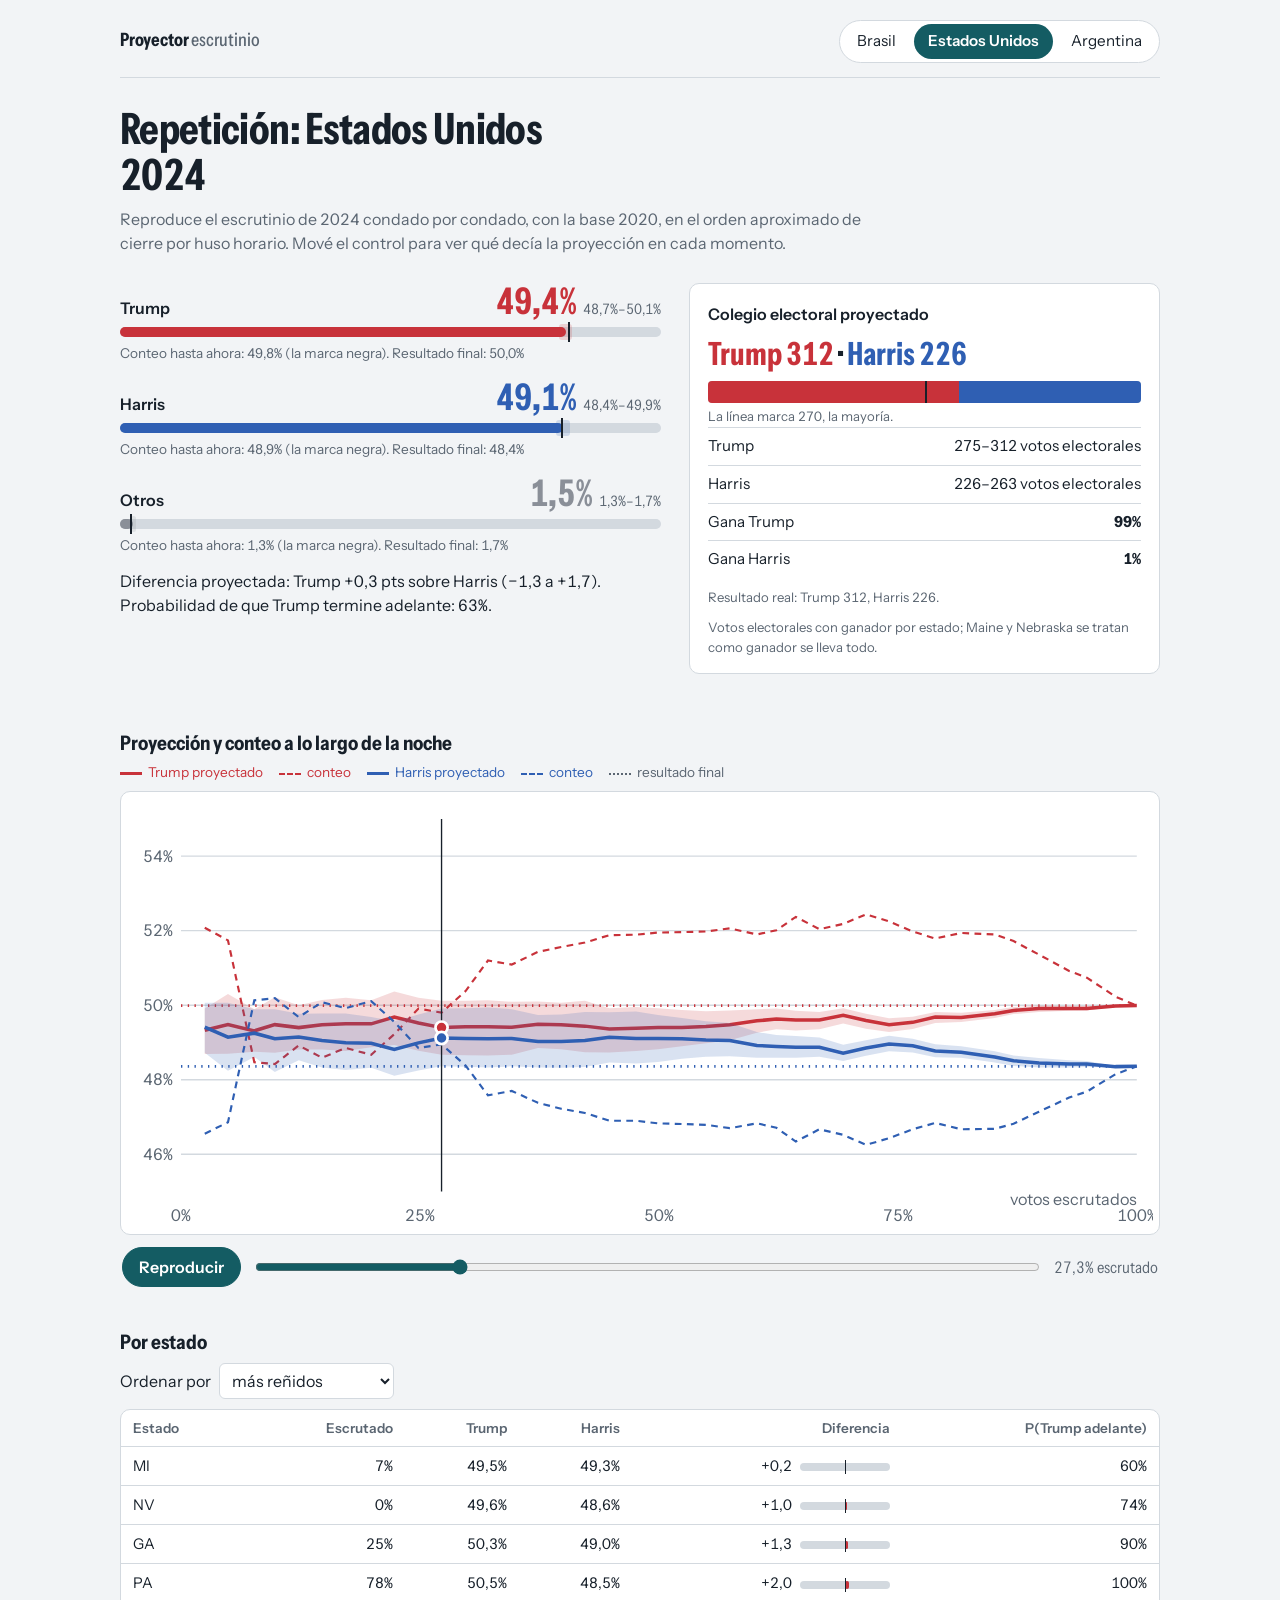
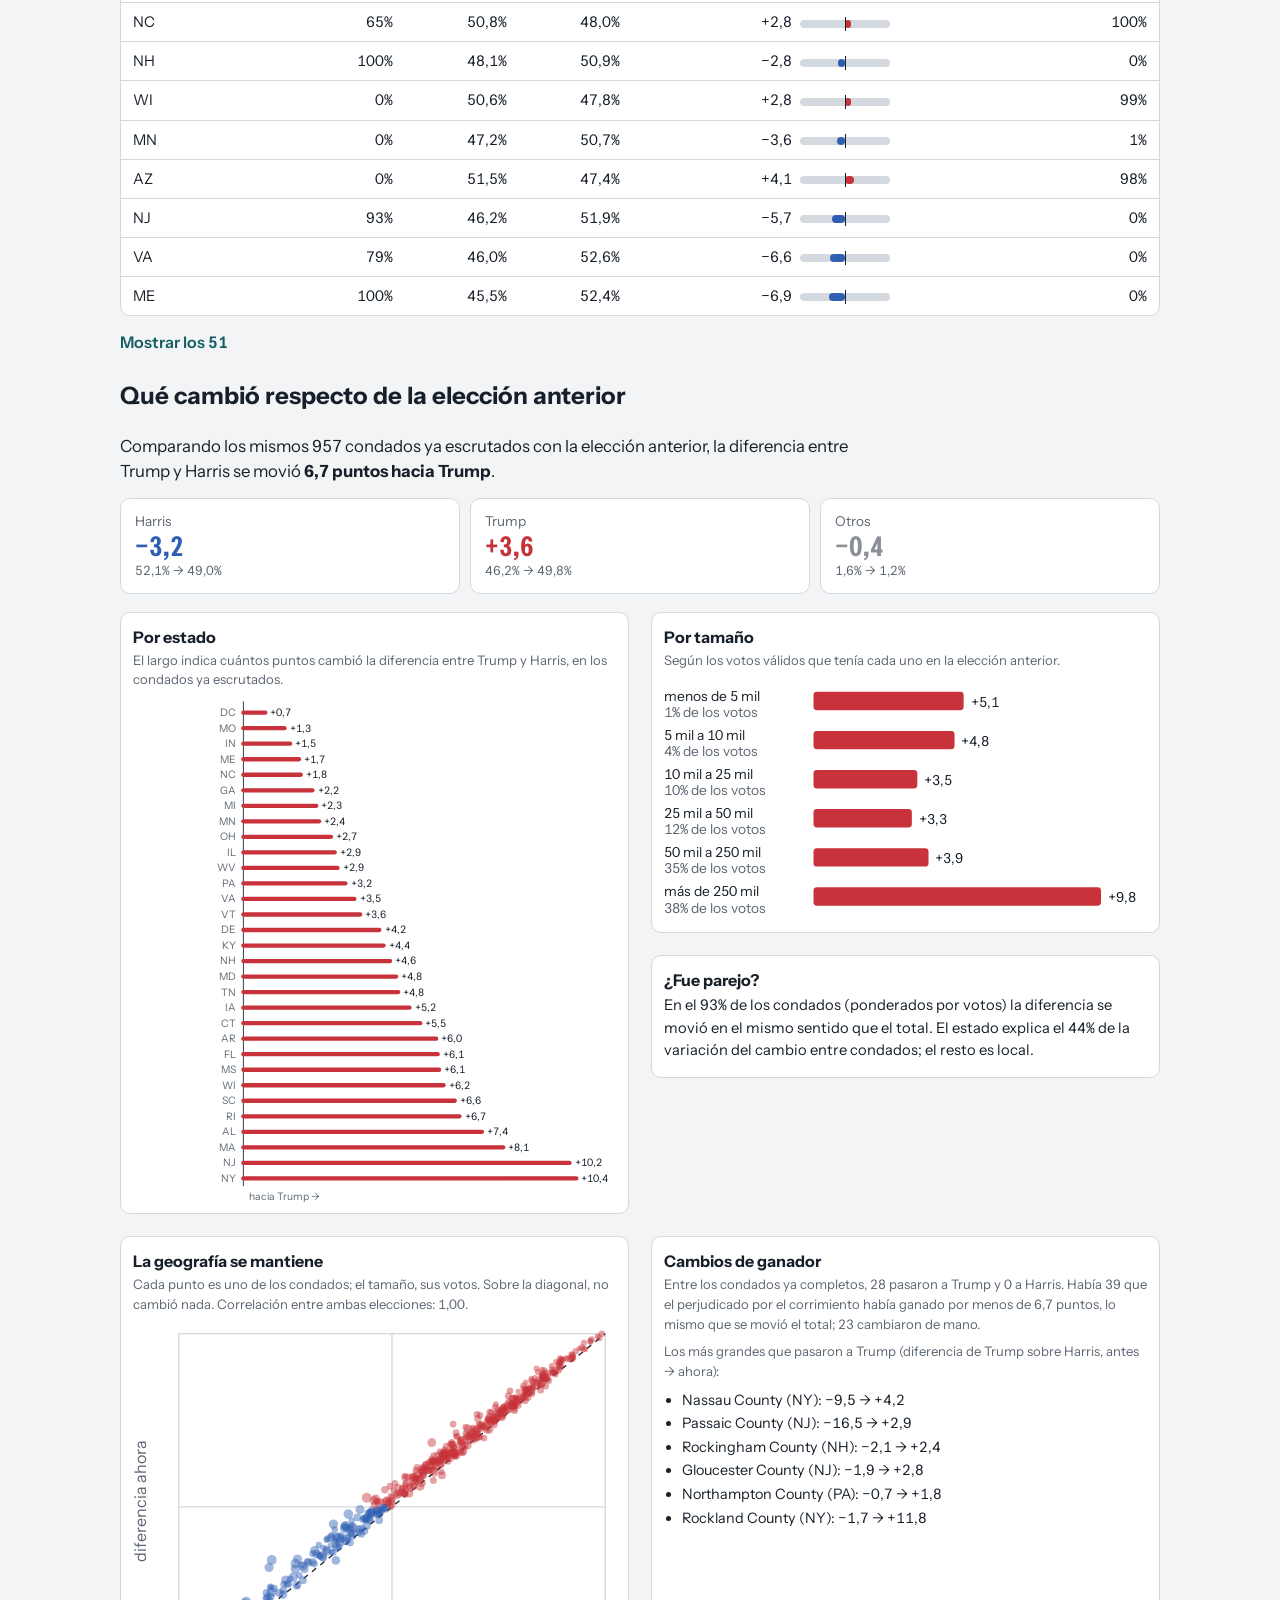
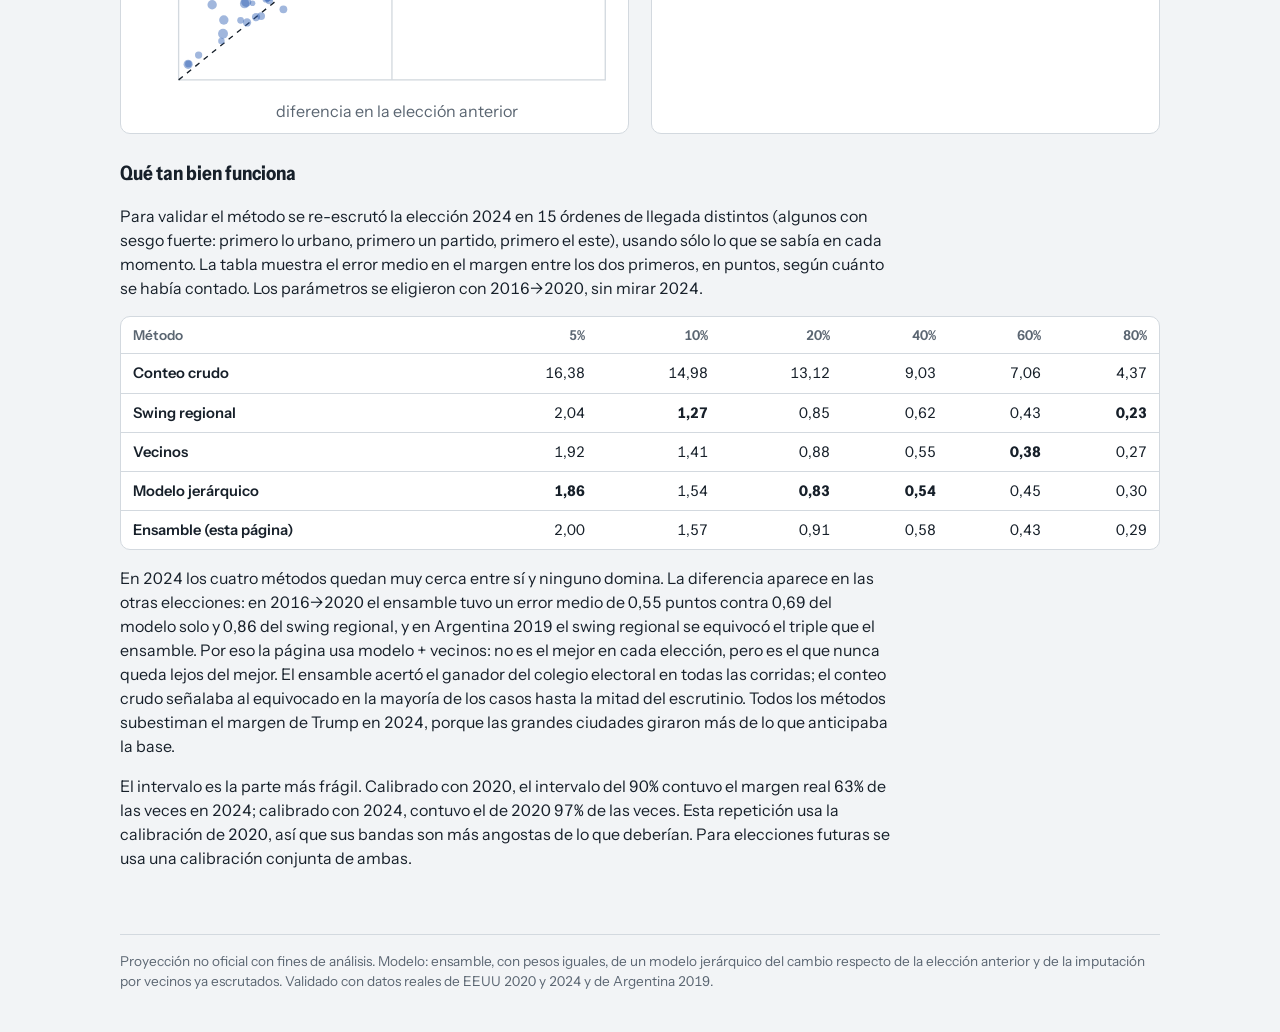
==== site/index.html @ 5b88365a "Brasil: configuración y backtest para la segunda vuelta - config/br.json pasa al balotaje (Lula vs F" ====
<!doctype html>
<html lang="es">
<head>
<meta charset="utf-8">
<meta name="viewport" content="width=device-width, initial-scale=1, viewport-fit=cover">
<title>Proyector electoral</title>
<link rel="preconnect" href="https://fonts.googleapis.com">
<link rel="preconnect" href="https://fonts.gstatic.com" crossorigin>
<link href="https://fonts.googleapis.com/css2?family=Instrument+Sans:wdth,wght@75..100,400..700&display=swap" rel="stylesheet">
<style>
:root{
  --paper:#f2f4f6; --sheet:#ffffff; --ink:#17202a; --muted:#5b6672; --rule:#d3d9df; --ctl:#145c63; --ctl-ink:#ffffff; --band:.18;
  box-sizing:border-box; padding-top:env(safe-area-inset-top,0px); padding-bottom:env(safe-area-inset-bottom,0px);
}
@media (prefers-color-scheme:dark){ :root:not([data-theme="light"]){
  --paper:#11161c; --sheet:#171e26; --ink:#e5e9ed; --muted:#8c97a3; --rule:#2a333d; --ctl:#6fc1c4; --ctl-ink:#0c1216; --band:.28;
}}
:root[data-theme="dark"]{ --paper:#11161c; --sheet:#171e26; --ink:#e5e9ed; --muted:#8c97a3; --rule:#2a333d; --ctl:#6fc1c4; --ctl-ink:#0c1216; --band:.28; }
html{scroll-padding-top:env(safe-area-inset-top,0px)}
*,*::before,*::after{box-sizing:inherit}
body{margin:0;background:var(--paper);color:var(--ink);font-family:"Instrument Sans",system-ui,-apple-system,"Segoe UI",sans-serif;
  font-size:16px;line-height:1.5;font-variant-numeric:tabular-nums;-webkit-text-size-adjust:100%}
.wrap{max-width:1080px;margin:0 auto;padding:0 20px}
a{color:var(--ctl)}
:focus-visible{outline:2px solid var(--ctl);outline-offset:2px;border-radius:3px}

header.top{display:flex;flex-wrap:wrap;align-items:baseline;justify-content:space-between;gap:12px;padding:20px 0 14px;border-bottom:1px solid var(--rule)}
.brand{font-weight:700;font-stretch:80%;font-size:1.15rem;letter-spacing:-.01em}
.brand span{color:var(--muted);font-weight:500}
nav.countries{display:flex;gap:4px;background:var(--sheet);border:1px solid var(--rule);border-radius:999px;padding:3px}
nav.countries button{font:inherit;font-size:.95rem;border:0;background:transparent;color:var(--ink);padding:6px 14px;border-radius:999px;cursor:pointer}
nav.countries button[aria-selected="true"]{background:var(--ctl);color:var(--ctl-ink);font-weight:600}

.headline{padding:28px 0 6px}
.headline h1{font-size:clamp(1.7rem,4.6vw,2.7rem);line-height:1.08;font-stretch:78%;font-weight:700;letter-spacing:-.015em;margin:0 0 8px;max-width:22ch}
.headline p{margin:0;color:var(--muted);max-width:68ch}

.grid{display:grid;grid-template-columns:minmax(0,1.15fr) minmax(0,1fr);gap:28px;padding:22px 0}
@media (max-width:820px){.grid{grid-template-columns:minmax(0,1fr);gap:20px}}

.cands{display:flex;flex-direction:column;gap:16px}
.cand .row1{display:flex;align-items:baseline;justify-content:space-between;gap:10px}
.cand .name{font-weight:600}
.cand .pct{font-stretch:75%;font-weight:700;font-size:2.3rem;line-height:1}
.cand .ci{color:var(--muted);font-size:.9rem;margin-left:6px;font-stretch:90%}
.track{position:relative;height:10px;background:var(--rule);border-radius:5px;margin-top:6px}
.track .bar{position:absolute;left:0;top:0;bottom:0;border-radius:5px}
.track .band{position:absolute;top:-3px;bottom:-3px;border-radius:3px}
.track .tick{position:absolute;top:-5px;width:2px;height:20px;background:var(--ink)}
.cand .sub{font-size:.85rem;color:var(--muted);margin-top:6px}

.outcome{background:var(--sheet);border:1px solid var(--rule);border-radius:10px;padding:18px 18px 16px}
.outcome h2{font-size:1rem;margin:0 0 10px;font-weight:600}
.big{font-stretch:75%;font-weight:700;font-size:2rem;line-height:1.1}
.outcome .line{display:flex;justify-content:space-between;gap:10px;padding:7px 0;border-top:1px solid var(--rule);font-size:.95rem}
.outcome .line:first-of-type{border-top:0}
.outcome .note{font-size:.82rem;color:var(--muted);margin-top:10px}
.ev{display:flex;height:22px;border-radius:4px;overflow:hidden;margin:10px 0 4px;position:relative;background:var(--rule)}
.ev div{height:100%}
.ev .half{position:absolute;left:50%;top:-4px;bottom:-4px;width:2px;background:var(--ink)}

section.chart{padding:8px 0 4px}
.chart h2,.regions h2,.method h2{font-size:1.25rem;font-stretch:85%;margin:24px 0 4px}
.legend{display:flex;flex-wrap:wrap;gap:16px;font-size:.85rem;color:var(--muted);margin:4px 0 8px}
.legend i{display:inline-block;width:22px;height:0;border-top:3px solid currentColor;vertical-align:middle;margin-right:6px}
.legend i.dash{border-top-style:dashed;border-top-width:2px}
.legend i.dot{border-top-style:dotted;border-top-width:2px}
.svgwrap{background:var(--sheet);border:1px solid var(--rule);border-radius:10px;padding:8px 6px 2px}
svg{display:block;width:100%;height:auto}
svg text{font-family:inherit;fill:var(--muted);font-size:12px}
.scrub{display:flex;flex-wrap:wrap;align-items:center;gap:10px 12px;padding:12px 2px}
.scrub button{font:inherit;font-weight:600;border:1px solid var(--ctl);background:var(--ctl);color:var(--ctl-ink);border-radius:999px;padding:7px 16px;cursor:pointer;min-width:96px}
.scrub input{flex:1 1 160px;accent-color:var(--ctl);min-width:0}
.scrub output{font-stretch:85%;min-width:9ch;text-align:right;color:var(--muted)}

.regions .tools{display:flex;flex-wrap:wrap;gap:8px;align-items:center;margin:6px 0 10px}
.regions select{font:inherit;padding:6px 8px;border-radius:6px;border:1px solid var(--rule);background:var(--sheet);color:var(--ink)}
.tablewrap{overflow-x:auto;background:var(--sheet);border:1px solid var(--rule);border-radius:10px}
table{border-collapse:collapse;width:100%;font-size:.92rem}
th,td{padding:8px 12px;text-align:right;border-bottom:1px solid var(--rule);white-space:nowrap}
th:first-child,td:first-child{text-align:left}
th{font-weight:600;color:var(--muted);font-size:.85rem}
tr:last-child td{border-bottom:0}
.mbar{display:inline-block;width:90px;height:8px;background:var(--rule);border-radius:4px;position:relative;vertical-align:middle;margin-left:8px}
.mbar span{position:absolute;top:0;bottom:0;border-radius:4px}
.mbar::after{content:"";position:absolute;left:50%;top:-3px;bottom:-3px;width:1px;background:var(--ink)}
.more{font:inherit;margin-top:10px;background:none;border:0;color:var(--ctl);cursor:pointer;padding:4px 0;font-weight:600}

.method{padding-bottom:48px}
.method p{max-width:70ch}
.method table td:first-child{font-weight:600}
.best{font-weight:700;color:var(--ink)}
.empty{background:var(--sheet);border:1px dashed var(--rule);border-radius:10px;padding:22px;margin:22px 0}
.empty h2{margin-top:0;font-stretch:85%}
.empty code{font-size:.9em;background:var(--paper);padding:1px 5px;border-radius:4px}
.empty ol{padding-left:20px}
footer{border-top:1px solid var(--rule);padding:16px 0 40px;color:var(--muted);font-size:.85rem}
.changes .lead{font-size:1.05rem;max-width:68ch;margin:6px 0 14px}
.cards{display:grid;grid-template-columns:repeat(auto-fit,minmax(170px,1fr));gap:10px;margin:8px 0 18px}
.card{background:var(--sheet);border:1px solid var(--rule);border-radius:10px;padding:12px 14px}
.card .k{font-size:.85rem;color:var(--muted)}
.card .v{font-stretch:75%;font-weight:700;font-size:1.7rem;line-height:1.1}
.card .s{font-size:.8rem;color:var(--muted)}
.two{display:grid;grid-template-columns:minmax(0,1fr) minmax(0,1fr);gap:22px}
@media (max-width:820px){.two{grid-template-columns:minmax(0,1fr)}}
.panel{background:var(--sheet);border:1px solid var(--rule);border-radius:10px;padding:12px 12px 8px}
.panel h3{font-size:1rem;margin:0 0 2px}
.panel .cap{font-size:.82rem;color:var(--muted);margin:0 0 8px}
.flips{font-size:.9rem;margin:0;padding-left:18px}
.flips li{margin:2px 0}
@media (prefers-reduced-motion:reduce){*{transition:none!important}}
</style>
</head>
<body>
<div class="wrap">
  <header class="top">
    <div class="brand">Proyector <span>escrutinio</span></div>
    <nav class="countries" role="tablist" aria-label="País"></nav>
  </header>
  <main id="app"></main>
  <footer>Proyección no oficial con fines de análisis. Modelo: ensamble, con pesos iguales, de un modelo jerárquico del cambio respecto de la elección anterior y de la imputación por vecinos ya escrutados. Validado con datos reales de EEUU 2020 y 2024 y de Argentina 2019.</footer>
</div>

<script>
// Configuración base por país (se usa si no hay datos todavía)
const CONFIGS = {
  br:{country:"br",title:"Brasil",office:"Presidente, 2ª vuelta",candidates:{"Lula":"lula","Flávio Bolsonaro":"bolsonaro"},
      colors:{"Lula":"#c8323a","Flávio Bolsonaro":"#1f4e9c"},rule_kind:"runoff",region_label:"Estado",unit_label:"municipios",
      note:"Segunda vuelta: gana quien tiene más votos válidos. Base: 1ª vuelta 2026, municipio por municipio.",
      setup:["Bajá la 1ª vuelta 2026 por municipio: <code>python -m adapters.br_live data/br_1t_2026.csv --turno 1 --config br_1t</code>.",
             "Armá la base del balotaje: <code>python -m adapters.br base2t data/br_1t_2026.csv</code>.",
             "Durante el escrutinio: <code>python en_vivo.py br --turno 2</code>."]},
  us:{country:"us",title:"Estados Unidos",office:"Presidente",rule_kind:"ec"},
  ar:{country:"ar",title:"Argentina",office:"Presidente, primera vuelta",candidates:{"La Libertad Avanza":"lla","Peronismo":"peronismo","Juntos por el Cambio":"jxc","Otros":"otros"},
      colors:{"La Libertad Avanza":"#6b3fa0","Peronismo":"#2a8fd6","Juntos por el Cambio":"#e0b21b","Otros":"#8a8f98"},rule_kind:"two_round",region_label:"Provincia",unit_label:"circuitos",
      note:"Gana en primera vuelta con 45% de los votos afirmativos, o con 40% y 10 puntos de ventaja. Base: primera vuelta 2023.",
      setup:["Bajá los resultados 2023 por mesa de la DINE y corré <code>python -m adapters.ar archivo.csv</code> (agrega por circuito).",
             "Cuando se oficialicen los candidatos 2027, completá el mapeo de frentes en <code>config/ar.json</code>.",
             "Escribí un conversor del escrutinio provisorio y corré <code>python run_live.py ar escrutinio.csv</code>."]}
};
const ORDER = ["br","us","ar"];
const STATE = {country:"us", data:{}, idx:{}, playing:null, showAll:false, sort:"close"};
const $ = s => document.querySelector(s);
const pct = (x,d=1) => (x*100).toFixed(d).replace(".",",")+"%";
const pts = (x,d=1) => (x>=0?"+":"−")+Math.abs(x*100).toFixed(d).replace(".",",");
const esc = s => String(s).replace(/[&<>"]/g,c=>({"&":"&amp;","<":"&lt;",">":"&gt;",'"':"&quot;"}[c]));

async function load(c){
  if (STATE.data[c] !== undefined) return STATE.data[c];
  let d = (window.__DATA__||{})[c];
  if (!d && !window.__DATA__) { try { const r = await fetch(`data/${c}.json`,{cache:"no-store"}); if (r.ok) d = await r.json(); } catch(e){} }
  STATE.data[c] = d || null;
  if (d) STATE.idx[c] = d.mode === "replay" ? Math.min(10, d.history.length-1) : d.history.length-1;
  return STATE.data[c];
}

function nav(){
  const n = $("nav.countries"); n.innerHTML = "";
  ORDER.forEach(c => {
    const b = document.createElement("button");
    b.textContent = CONFIGS[c].title; b.setAttribute("role","tab");
    b.setAttribute("aria-selected", c===STATE.country); b.onclick = () => { stop(); STATE.country=c; STATE.showAll=false; history.replaceState(null,"","#"+c); render(); };
    n.appendChild(b);
  });
}

async function render(){
  nav();
  const c = STATE.country, d = await load(c), app = $("#app");
  if (!d) { app.innerHTML = emptyView(CONFIGS[c]); return; }
  const cfg = d.config, C = Object.keys(cfg.candidates), f = d.history[STATE.idx[c]];
  const order = C.map((n,i)=>i).sort((a,b)=>f.proj[b]-f.proj[a]);
  const lead = C[order[0]], second = C[order[1]];
  const mg = f.margin;
  const head = d.mode === "replay"
    ? `Repetición: ${esc(cfg.title)}${d.country === "us" ? " 2024" : ""}`
    : `${esc(cfg.title)}: ${esc(lead)} ${mg && mg.p_a_ahead>0.95 ? "proyectado adelante" : "levemente arriba"}`;
  const sub = d.mode === "replay"
    ? (d.replay_sub || `Reproduce el escrutinio de 2024 condado por condado, con la base 2020, en el orden aproximado de cierre por huso horario. Mové el control para ver qué decía la proyección en cada momento.`)
    : `Proyección del resultado final con ${pct(f.counted)} de los votos esperados ya escrutados (${f.units[0].toLocaleString("es-AR")} de ${f.units[1].toLocaleString("es-AR")} ${esc(cfg.unit_label)}). No es un resultado oficial.`;

  app.innerHTML = `
  <div class="headline"><h1>${head}</h1><p>${sub}</p></div>
  <div class="grid">
    <div><div class="cands">${order.map(i=>candRow(cfg,C,i,f,d)).join("")}</div>
      ${mg ? `<p class="cand sub" style="margin-top:14px">Diferencia proyectada: ${esc(mg.a)} ${pts(mg.mid)} pts sobre ${esc(mg.b)} (${pts(mg.lo)} a ${pts(mg.hi)}). Probabilidad de que ${esc(mg.a)} termine adelante: ${pct(mg.p_a_ahead,0)}.</p>`:""}
    </div>
    ${outcome(cfg,C,f,d)}
  </div>
  <section class="chart">
    <h2>Proyección y conteo a lo largo de la noche</h2>
    <div class="legend">${order.slice(0,2).map(i=>`<span style="color:${cfg.colors[C[i]]}"><i></i>${esc(C[i])} proyectado</span><span style="color:${cfg.colors[C[i]]}"><i class="dash"></i>conteo</span>`).join("")}${d.truth?`<span><i class="dot"></i>resultado final</span>`:""}</div>
    <div class="svgwrap">${chart(d,cfg,C,order.slice(0,2))}</div>
    ${d.history.length>1?`<div class="scrub">
      <button id="play" type="button">${STATE.playing?"Pausar":"Reproducir"}</button>
      <input id="slider" type="range" min="0" max="${d.history.length-1}" value="${STATE.idx[c]}" aria-label="Momento del escrutinio">
      <output id="sout">${pct(f.counted)} escrutado</output></div>`:""}
  </section>
  ${regionsView(d,cfg,C,f,order)}
  ${changesView(d,cfg,f)}
  ${d.backtest?methodView(d):""}`;
  const s = $("#slider");
  if (s) { s.oninput = e => { stop(); STATE.idx[c] = +e.target.value; render(); }; $("#play").onclick = togglePlay; }
  const m = $("#more"); if (m) m.onclick = () => { STATE.showAll = !STATE.showAll; render(); };
  const so = $("#sort"); if (so) so.onchange = e => { STATE.sort = e.target.value; render(); };
}

function candRow(cfg,C,i,f,d){
  const col = cfg.colors[C[i]], lo = f.lo?f.lo[i]:null, hi = f.hi?f.hi[i]:null, max = 0.6;
  const x = v => Math.min(100, v/max*100);
  return `<div class="cand">
    <div class="row1"><span class="name">${esc(C[i])}</span><span><span class="pct" style="color:${col}">${pct(f.proj[i])}</span>${lo!=null?`<span class="ci">${pct(lo)}–${pct(hi)}</span>`:""}</span></div>
    <div class="track" aria-hidden="true">
      ${lo!=null?`<div class="band" style="left:${x(lo)}%;width:${Math.max(.6,x(hi)-x(lo))}%;background:${col};opacity:var(--band)"></div>`:""}
      <div class="bar" style="width:${x(f.proj[i])}%;background:${col}"></div>
      <div class="tick" style="left:calc(${x(f.crude[i])}% - 1px)" title="Conteo"></div>
    </div>
    <div class="sub">Conteo hasta ahora: ${pct(f.crude[i])} (la marca negra)${d.truth?`. Resultado final: ${pct(d.truth.shares[i])}`:""}</div>
  </div>`;
}

function outcome(cfg,C,f,d){
  const r = f.rule;
  if (!r) return `<div class="outcome"><h2>Resultado</h2><p class="note">Todavía hay muy pocas unidades escrutadas para simular escenarios.</p></div>`;
  if (cfg.rule_kind === "ec") {
    const evs = C.map(n=>({n, v:r["ev_"+n]})).filter(o=>o.v && o.v.mid>0).sort((a,b)=>b.v.mid-a.v.mid);
    const tot = 538, sum = evs.reduce((s,o)=>s+o.v.mid,0);
    const winners = Object.entries(r.ganador||{}).sort((a,b)=>b[1]-a[1]);
    return `<div class="outcome"><h2>Colegio electoral proyectado</h2>
      <div class="big">${evs.map(o=>`<span style="color:${cfg.colors[o.n]}">${esc(o.n)} ${Math.round(o.v.mid)}</span>`).join(" · ")}</div>
      <div class="ev" role="img" aria-label="Votos electorales proyectados">${evs.map(o=>`<div style="width:${o.v.mid/tot*100}%;background:${cfg.colors[o.n]}"></div>`).join("")}<span class="half"></span></div>
      <div class="note" style="margin-top:0">La línea marca 270, la mayoría.</div>
      ${evs.map(o=>`<div class="line"><span>${esc(o.n)}</span><span>${Math.round(o.v.lo)}–${Math.round(o.v.hi)} votos electorales</span></div>`).join("")}
      ${winners.map(([n,p])=>`<div class="line"><span>${n==="sin mayoría"?"Nadie llega a 270":"Gana "+esc(n)}</span><strong>${pct(p,0)}</strong></div>`).join("")}
      ${d.truth&&d.truth.ev?`<div class="note">Resultado real: Trump 312, Harris 226.</div>`:""}
      <div class="note">${esc(cfg.note||"")}</div></div>`;
  }
  if (cfg.rule_kind === "runoff") {
    const w = Object.entries(r.ganador||{}).sort((a,b)=>b[1]-a[1]);
    return `<div class="outcome"><h2>¿Quién gana?</h2>
      ${w.length?`<div class="big"><span style="color:${cfg.colors[w[0][0]]||"inherit"}">${esc(w[0][0])}</span> ${pct(w[0][1],0)}</div>`:""}
      ${w.map(([k,p])=>`<div class="line"><span>Gana ${esc(k)}</span><strong>${pct(p,0)}</strong></div>`).join("")}
      ${d.truth&&d.truth.text?`<div class="note">${esc(d.truth.text)}</div>`:""}
      <div class="note">${esc(cfg.note||"")}</div></div>`;
  }
  const res = Object.entries(r.resultado||{}).sort((a,b)=>b[1]-a[1]);
  const pb = typeof r.balotaje === "number" ? r.balotaje : null;
  return `<div class="outcome"><h2>¿Hay balotaje?</h2>
    ${pb!=null?`<div class="big">${pct(pb,0)} <span style="font-size:1rem;font-weight:500;font-stretch:100%">de probabilidad de segunda vuelta</span></div>`:""}
    ${res.map(([k,p])=>`<div class="line"><span>${esc(k)}</span><strong>${pct(p,0)}</strong></div>`).join("")}
    ${d.truth&&d.truth.text?`<div class="note">${esc(d.truth.text)}</div>`:""}
    <div class="note">${esc(cfg.note||"")}</div></div>`;
}

function chart(d,cfg,C,idx){
  const H = d.history, W = Math.round(Math.max(340, Math.min(760, (document.querySelector(".wrap").clientWidth||760) - 16))), Ht = W < 520 ? 280 : 320, m = {l:40,r:12,t:14,b:30};
  const xs = v => m.l + v*(W-m.l-m.r);
  let lo = 1, hi = 0;
  H.forEach(f => idx.forEach(i => { [f.proj[i], f.crude[i], f.lo?f.lo[i]:f.proj[i], f.hi?f.hi[i]:f.proj[i]].forEach(v=>{lo=Math.min(lo,v);hi=Math.max(hi,v);}); }));
  if (d.truth) idx.forEach(i=>{lo=Math.min(lo,d.truth.shares[i]);hi=Math.max(hi,d.truth.shares[i]);});
  lo = Math.floor(lo*50)/50 - .01; hi = Math.ceil(hi*50)/50 + .01;
  const ys = v => m.t + (hi-v)/(hi-lo)*(Ht-m.t-m.b);
  const path = (get) => H.map((f,k)=>`${k?"L":"M"}${xs(f.counted).toFixed(1)},${ys(get(f)).toFixed(1)}`).join("");
  let g = "";
  const step = (hi - lo) > .2 ? .04 : .02;
  for (let v = Math.ceil(lo/step)*step; v <= hi + 1e-9; v += step) g += `<line x1="${m.l}" x2="${W-m.r}" y1="${ys(v)}" y2="${ys(v)}" stroke="var(--rule)"/><text x="${m.l-6}" y="${ys(v)+4}" text-anchor="end">${Math.round(v*100)}%</text>`;
  [0,.25,.5,.75,1].forEach(v => g += `<text x="${xs(v)}" y="${Ht-8}" text-anchor="middle">${Math.round(v*100)}%</text>`);
  g += `<text x="${W-m.r}" y="${Ht-20}" text-anchor="end">votos escrutados</text>`;
  idx.forEach(i => {
    const col = cfg.colors[C[i]];
    const withCI = H.filter(f=>f.lo);
    if (withCI.length > 1) {
      const top = withCI.map((f,k)=>`${k?"L":"M"}${xs(f.counted).toFixed(1)},${ys(f.hi[i]).toFixed(1)}`).join("");
      const bot = withCI.slice().reverse().map(f=>`L${xs(f.counted).toFixed(1)},${ys(f.lo[i]).toFixed(1)}`).join("");
      g += `<path d="${top}${bot}Z" fill="${col}" opacity="var(--band)" style="opacity:var(--band)"/>`;
    }
    g += `<path d="${path(f=>f.crude[i])}" fill="none" stroke="${col}" stroke-width="1.6" stroke-dasharray="5 4"/>`;
    g += `<path d="${path(f=>f.proj[i])}" fill="none" stroke="${col}" stroke-width="2.6"/>`;
    if (d.truth) g += `<line x1="${m.l}" x2="${W-m.r}" y1="${ys(d.truth.shares[i])}" y2="${ys(d.truth.shares[i])}" stroke="${col}" stroke-dasharray="1 4" stroke-width="2"/>`;
  });
  const cur = H[STATE.idx[STATE.country]];
  g += `<line x1="${xs(cur.counted)}" x2="${xs(cur.counted)}" y1="${m.t}" y2="${Ht-m.b}" stroke="var(--ink)" stroke-width="1"/>`;
  idx.forEach(i => g += `<circle cx="${xs(cur.counted)}" cy="${ys(cur.proj[i])}" r="4.5" fill="${cfg.colors[C[i]]}" stroke="var(--sheet)" stroke-width="2"/>`);
  return `<svg viewBox="0 0 ${W} ${Ht}" role="img" aria-label="Evolución de la proyección y del conteo">${g}</svg>`;
}

function regionsView(d,cfg,C,f,order){
  const a = order[0], b = order[1], R = d.regions;
  let rows = R.map((name,r)=>({name, cnt:f.regions.counted[r], p:f.regions.proj[r], v:f.regions.votes[r], pa:f.regions.p_ahead?f.regions.p_ahead[r]:null}));
  const key = {close:o=>Math.abs(o.p[a]-o.p[b]), votes:o=>-o.v, counted:o=>o.cnt, name:o=>o.name}[STATE.sort];
  rows.sort((x,y)=> STATE.sort==="name" ? x.name.localeCompare(y.name) : key(x)-key(y));
  const shown = STATE.showAll ? rows : rows.slice(0,12);
  const ca = cfg.colors[C[a]], cb = cfg.colors[C[b]];
  return `<section class="regions"><h2>Por ${esc(cfg.region_label.toLowerCase())}</h2>
  <div class="tools"><label for="sort">Ordenar por</label><select id="sort">
    ${[["close","más reñidos"],["votes","más votos"],["counted","menos escrutados"],["name","nombre"]].map(([k,l])=>`<option value="${k}" ${STATE.sort===k?"selected":""}>${l}</option>`).join("")}</select></div>
  <div class="tablewrap"><table><thead><tr><th>${esc(cfg.region_label)}</th><th>Escrutado</th><th>${esc(C[a])}</th><th>${esc(C[b])}</th><th>Diferencia</th>${rows[0].pa!=null?`<th>P(${esc(C[a])} adelante)</th>`:""}</tr></thead><tbody>
  ${shown.map(o=>{ const dm=o.p[a]-o.p[b], w=Math.min(50,Math.abs(dm)*250);
    return `<tr><td>${esc(o.name)}</td><td>${pct(o.cnt,0)}</td><td>${pct(o.p[a])}</td><td>${pct(o.p[b])}</td>
    <td>${pts(dm)}<span class="mbar"><span style="${dm>=0?`left:50%;width:${w}%;background:${ca}`:`right:50%;width:${w}%;background:${cb}`}"></span></span></td>
    ${o.pa!=null?`<td>${pct(o.pa,0)}</td>`:""}</tr>`;}).join("")}
  </tbody></table></div>
  ${rows.length>12?`<button class="more" id="more" type="button">${STATE.showAll?"Mostrar menos":`Mostrar los ${rows.length}`}</button>`:""}</section>`;
}

function changesView(d,cfg,f){
  const A = f.analysis; if (!A) return "";
  const ca = cfg.colors[A.a], cb = cfg.colors[A.b], md = A.margin_delta, toward = md >= 0 ? A.a : A.b;
  const u = esc(cfg.unit_label||"unidades"), rl = esc((cfg.region_label||"región").toLowerCase());
  const art = /[aá]$|ón$/.test(rl) ? "La" : "El";
  const chg = Object.entries(A.change).filter(([n,v]) => Math.abs(v.delta) > 0.001 || v.now > 0.02);
  const lead = `Comparando los mismos ${A.units.toLocaleString("es-AR")} ${u} ya escrutados con la elección anterior, la diferencia entre ${esc(A.a)} y ${esc(A.b)} se movió <strong>${Math.abs(md*100).toFixed(1).replace(".",",")} puntos hacia ${esc(toward)}</strong>.`;
  const cards = chg.map(([n,v]) => `<div class="card"><div class="k">${esc(n)}${v.shared_group?" (grupo)":""}</div>
     <div class="v" style="color:${cfg.colors[n]||"var(--ink)"}">${pts(v.delta)}</div>
     <div class="s">${pct(v.base)} → ${pct(v.now)}${v.shared_group?", contra el grupo de la base":""}</div></div>`).join("")
   + (A.polls && A.polls.error!=null ? `<div class="card"><div class="k">Contra las encuestas</div><div class="v">${pts(A.polls.error)}</div><div class="s">La proyección da ${esc(A.a)} ${pts(f.margin.mid)}; las encuestas, ${pts(A.polls.margin)}${A.polls.source?` (${esc(A.polls.source)})`:""}</div></div>` : "");
  // flechas por región
  const R = A.by_region, W = 560, rowH = 18, H = R.length*rowH + 30, nameW = 128, valW = 46;
  const lo = Math.min(0, ...R.map(r=>r.delta)), hi = Math.max(0, ...R.map(r=>r.delta)), span = Math.max(hi - lo, .01);
  const xL = nameW + (lo < 0 ? valW : 0), xR = W - (hi > 0 ? valW : 6), sc = (xR - xL)/span, x0 = xL - lo*sc;
  let g = `<line x1="${x0}" x2="${x0}" y1="4" y2="${H-22}" stroke="var(--ink)" stroke-width="1"/>`;
  R.forEach((r,i) => { const y = 8 + i*rowH + rowH/2, x1 = x0 + r.delta*sc, col = r.delta >= 0 ? ca : cb;
    g += `<text x="${nameW-8}" y="${y+4}" text-anchor="end">${esc(r.region)}</text>`;
    g += `<line x1="${x0}" x2="${x1}" y1="${y}" y2="${y}" stroke="${col}" stroke-width="5" stroke-linecap="round"/>`;
    g += `<text x="${x1 + (r.delta>=0?6:-6)}" y="${y+4}" text-anchor="${r.delta>=0?"start":"end"}" style="fill:var(--ink)">${pts(r.delta)}</text>`; });
  g += `${hi>0?`<text x="${x0+6}" y="${H-6}">hacia ${esc(A.a)} →</text>`:""}${lo<0?`<text x="${x0-6}" y="${H-6}" text-anchor="end">← hacia ${esc(A.b)}</text>`:""}`;
  const arrows = `<svg viewBox="0 0 ${W} ${H}" role="img" aria-label="Cambio de la diferencia por ${rl}">${g}</svg>`;
  // por tamaño
  const Z = A.by_size, mz = Math.max(...Z.map(z=>Math.abs(z.delta)), .01), W2 = 420, H2 = Z.length*34 + 10;
  let g2 = ""; Z.forEach((z,i) => { const y = 6 + i*34, w = Math.abs(z.delta)/mz*(W2-170), col = z.delta>=0?ca:cb;
    g2 += `<text x="0" y="${y+14}" style="fill:var(--ink)">${esc(z.label)}</text><text x="0" y="${y+28}" font-size="11">${Math.round(z.share_votes*100)}% de los votos</text>`;
    g2 += `<rect x="130" y="${y+6}" width="${Math.max(2,w)}" height="16" rx="3" fill="${col}"/><text x="${136+w}" y="${y+19}" style="fill:var(--ink)">${pts(z.delta)}</text>`; });
  const sizes = `<svg viewBox="0 0 ${W2} ${H2}" role="img" aria-label="Cambio por tamaño">${g2}</svg>`;
  // persistencia: el frame más cercano con muestra
  let sf = null; const H0 = d.history, k0 = STATE.idx[STATE.country];
  for (let k = k0; k >= 0; k--) if (H0[k].analysis && H0[k].analysis.scatter) { sf = H0[k].analysis; break; }
  let scat = "";
  if (sf) { const P = sf.scatter, Ws = 360, Hs = 300, m = 34, lim = Math.min(1, Math.max(.3, ...P.map(p=>Math.max(Math.abs(p[0]),Math.abs(p[1])))));
    const X = v => m + (v+lim)/(2*lim)*(Ws-m-8), Y = v => 8 + (lim-v)/(2*lim)*(Hs-m-8);
    let gs = `<rect x="${m}" y="8" width="${Ws-m-8}" height="${Hs-m-8}" fill="none" stroke="var(--rule)"/>`;
    gs += `<line x1="${X(0)}" x2="${X(0)}" y1="8" y2="${Hs-m}" stroke="var(--rule)"/><line x1="${m}" x2="${Ws-8}" y1="${Y(0)}" y2="${Y(0)}" stroke="var(--rule)"/>`;
    gs += `<line x1="${X(-lim)}" y1="${Y(-lim)}" x2="${X(lim)}" y2="${Y(lim)}" stroke="var(--ink)" stroke-dasharray="4 4"/>`;
    P.forEach(p => { const col = p[1] >= 0 ? ca : cb; gs += `<circle cx="${X(p[0]).toFixed(1)}" cy="${Y(p[1]).toFixed(1)}" r="${(1+ (p[2]-2)*0.7).toFixed(1)}" fill="${col}" fill-opacity=".45"/>`; });
    gs += `<text x="${(Ws+m)/2}" y="${Hs-6}" text-anchor="middle">diferencia en la elección anterior</text><text x="10" y="${(Hs-m)/2}" transform="rotate(-90 10 ${(Hs-m)/2})" text-anchor="middle">diferencia ahora</text>`;
    scat = `<div class="panel"><h3>La geografía se mantiene</h3><p class="cap">Cada punto es uno de los ${u}; el tamaño, sus votos. Sobre la diagonal, no cambió nada. Correlación entre ambas elecciones: ${sf.persistence.toFixed(2).replace(".",",")}.</p><svg viewBox="0 0 ${Ws} ${Hs}" role="img" aria-label="Diferencia anterior contra actual">${gs}</svg></div>`; }
  const F = A.flips, flipList = (arr, who) => arr.length ? `<ul class="flips">${arr.slice(0,6).map(x=>`<li>${esc(x.name)} (${esc(x.region)}): ${pts(x.base)} → ${pts(x.now)}</li>`).join("")}</ul>` : "";
  const flipsTxt = `<div class="panel"><h3>Cambios de ganador</h3>
    <p class="cap">Entre los ${u} ya completos, ${F.to_a.toLocaleString("es-AR")} pasaron a ${esc(A.a)} y ${F.to_b.toLocaleString("es-AR")} a ${esc(A.b)}. Había ${F.vulnerable.toLocaleString("es-AR")} que el perjudicado por el corrimiento había ganado por menos de ${Math.abs(md*100).toFixed(1).replace(".",",")} puntos, lo mismo que se movió el total; ${F.vulnerable_flipped.toLocaleString("es-AR")} cambiaron de mano.</p>
    ${F.to_a?`<p class="cap" style="margin-top:6px">Los más grandes que pasaron a ${esc(A.a)} (diferencia de ${esc(A.a)} sobre ${esc(A.b)}, antes → ahora):</p>${flipList(F.top_to_a, A.a)}`:""}
    ${F.to_b?`<p class="cap" style="margin-top:6px">Los más grandes que pasaron a ${esc(A.b)}:</p>${flipList(F.top_to_b, A.b)}`:""}</div>`;
  return `<section class="changes"><h2>Qué cambió respecto de la elección anterior</h2>
   <p class="lead">${lead}</p><div class="cards">${cards}</div>
   <div class="two"><div class="panel"><h3>Por ${rl}</h3><p class="cap">El largo indica cuántos puntos cambió la diferencia entre ${esc(A.a)} y ${esc(A.b)}, en los ${u} ya escrutados.</p>${arrows}</div>
   <div style="display:flex;flex-direction:column;gap:22px"><div class="panel"><h3>Por tamaño</h3><p class="cap">Según los votos válidos que tenía cada uno en la elección anterior.</p>${sizes}</div>
   <div class="panel"><h3>¿Fue parejo?</h3><p class="cap" style="font-size:.92rem;color:var(--ink)">En el ${pct(A.same_dir,0)} de los ${u} (ponderados por votos) la diferencia se movió en el mismo sentido que el total. ${art} ${rl} explica el ${pct(Math.max(0,A.r2_region),0)} de la variación del cambio entre ${u}; el resto es local.</p></div></div></div>
   <div class="two" style="margin-top:22px">${scat}${flipsTxt}</div></section>`;
}

function methodView(d){
  if (d.backtest.cal === "EEUU") return methodViewOther(d);
  const bt = d.backtest, show = [0,1,2,4,6,8], names = {crudo:"Conteo crudo",swing_reg:"Swing regional",vecinos:"Vecinos",modelo:"Modelo jerárquico",ensamble:"Ensamble (esta página)"};
  const best = show.map(k => Math.min(...bt.methods.filter(m=>m!=="crudo").map(m=>bt.mae[m][k])));
  return `<section class="method"><h2>Qué tan bien funciona</h2>
  <p>Para validar el método se re-escrutó la elección 2024 en ${bt.n_orders} órdenes de llegada distintos (algunos con sesgo fuerte: primero lo urbano, primero un partido, primero el este), usando sólo lo que se sabía en cada momento. La tabla muestra el error medio en el margen entre los dos primeros, en puntos, según cuánto se había contado. Los parámetros se eligieron con 2016→2020, sin mirar 2024.</p>
  <div class="tablewrap"><table><thead><tr><th>Método</th>${show.map(k=>`<th>${Math.round(bt.cuts[k]*100)}%</th>`).join("")}</tr></thead><tbody>
  ${bt.methods.map(m=>`<tr><td>${names[m]}</td>${show.map((k,j)=>{const v=bt.mae[m][k];return `<td class="${m!=="crudo"&&Math.abs(v-best[j])<1e-9?"best":""}">${v.toFixed(2).replace(".",",")}</td>`;}).join("")}</tr>`).join("")}
  </tbody></table></div>
  <p>En 2024 los cuatro métodos quedan muy cerca entre sí y ninguno domina. La diferencia aparece en las otras elecciones: en 2016→2020 el ensamble tuvo un error medio de ${(bt.mae_2020.ensamble).toFixed(2).replace(".",",")} puntos contra ${(bt.mae_2020.modelo).toFixed(2).replace(".",",")} del modelo solo y ${(bt.mae_2020.swing_reg).toFixed(2).replace(".",",")} del swing regional, y en Argentina 2019 el swing regional se equivocó el triple que el ensamble. Por eso la página usa modelo + vecinos: no es el mejor en cada elección, pero es el que nunca queda lejos del mejor. El ensamble acertó el ganador del colegio electoral en todas las corridas; el conteo crudo señalaba al equivocado en la mayoría de los casos hasta la mitad del escrutinio. Todos los métodos subestiman el margen de Trump en 2024, porque las grandes ciudades giraron más de lo que anticipaba la base.</p>
  <p>El intervalo es la parte más frágil. Calibrado con 2020, el intervalo del 90% contuvo el margen real ${pct(bt.coverage_global,0)} de las veces en 2024; calibrado con 2024, contuvo el de 2020 ${pct(bt.coverage_other,0)} de las veces. Esta repetición usa la calibración de 2020, así que sus bandas son más angostas de lo que deberían. Para elecciones futuras se usa una calibración conjunta de ambas.</p>
  </section>`;
}

function methodViewOther(d){
  const bt = d.backtest, show = [0,1,2,4,6,8], names = {crudo:"Conteo crudo",swing_reg:"Swing regional",vecinos:"Vecinos",modelo:"Modelo jerárquico",ensamble:"Ensamble (esta página)"};
  const best = show.map(k => Math.min(...bt.methods.filter(m=>m!=="crudo").map(m=>bt.mae[m][k])));
  const ok = m => pct(bt.regla[m],0);
  return `<section class="method"><h2>Qué tan bien funciona</h2>
  <p>Se re-escrutó ${esc(bt.eval)} en ${bt.n_orders} órdenes de llegada distintos (${bt.units.toLocaleString("es-AR")} unidades), con los parámetros y la calibración elegidos en Estados Unidos, sin ajustar nada para este país. Es una prueba fuera de muestra doble: otra elección y otro sistema político. La tabla muestra el error medio en el margen entre los dos primeros, en puntos.</p>
  <div class="tablewrap"><table><thead><tr><th>Método</th>${show.map(k=>`<th>${Math.round(bt.cuts[k]*100)}%</th>`).join("")}<th>Escenario correcto</th></tr></thead><tbody>
  ${bt.methods.map(m=>`<tr><td>${names[m]}</td>${show.map((k,j)=>{const v=bt.mae[m][k];return `<td class="${m!=="crudo"&&Math.abs(v-best[j])<1e-9?"best":""}">${v.toFixed(2).replace(".",",")}</td>`;}).join("")}<td>${ok(m)}</td></tr>`).join("")}
  </tbody></table></div>
  ${d.country === "ar" ? `<p>Para 2027 hace falta la base 2023 por mesa de la DINE (<code>python -m adapters.ar archivo.csv</code>), el mapeo de frentes cuando se oficialicen las listas y el feed del escrutinio provisorio (<code>adapters/ar_live.py</code>).</p>` : ""}
  <p>"Escenario correcto" es la proporción de cortes en que el método anticipaba bien ${(d.config||{}).rule_kind==="runoff"?"al ganador":"si había o no segunda vuelta"}. Con la calibración traída de Estados Unidos, el intervalo del 90% contuvo el margen real el ${pct(bt.coverage_global,0)} de las veces. Para la noche electoral, este país usa un promedio de esa calibración y la que surge de su propio backtest.</p>
  </section>`;
}

function emptyView(cfg){
  return `<div class="headline"><h1>${esc(cfg.title)}: sin datos cargados</h1><p>${esc(cfg.office)}. ${esc(cfg.note)}</p></div>
  <div class="empty"><h2>Para activar este país</h2><ol>${cfg.setup.map(s=>`<li>${s}</li>`).join("")}</ol>
  <p>Candidatos configurados: ${Object.keys(cfg.candidates).map(esc).join(", ")}. Hasta tener un backtest propio, el país usa los parámetros y la calibración de Estados Unidos.</p></div>`;
}

function togglePlay(){
  if (STATE.playing) { stop(); render(); return; }
  const c = STATE.country, d = STATE.data[c];
  if (STATE.idx[c] >= d.history.length-1) STATE.idx[c] = 0;
  STATE.playing = setInterval(() => { if (STATE.idx[c] >= d.history.length-1) { stop(); } else STATE.idx[c]++; render(); }, 450);
  render();
}
function stop(){ if (STATE.playing) { clearInterval(STATE.playing); STATE.playing = null; } }

let rz; window.addEventListener("resize", () => { clearTimeout(rz); rz = setTimeout(render, 150); });
const h = location.hash.slice(1); if (ORDER.includes(h)) STATE.country = h;
render();
if (!window.__DATA__) setInterval(async () => { if (STATE.data[STATE.country] && STATE.data[STATE.country].mode === "live") { STATE.data[STATE.country] = undefined; await render(); } }, 120000);
</script>
</body>
</html>
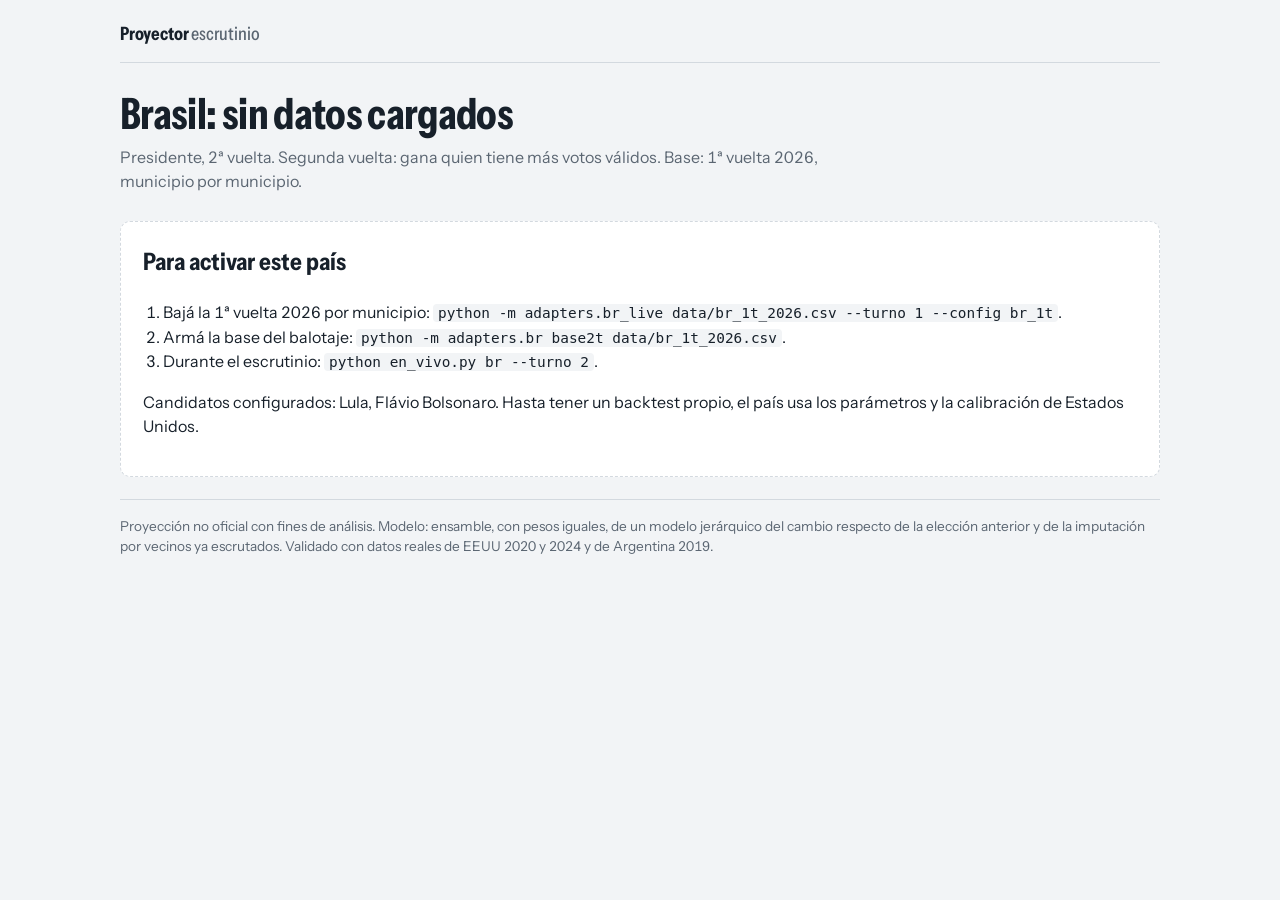
==== commit 530ec1de: "Página: sólo la elección activa (Brasil); las demás con #us o #ar Co-Authored-By: Claude Opus 5.5 (1" ====
--- a/site/index.html
+++ b/site/index.html
@@ -30,6 +30,7 @@
 nav.countries{display:flex;gap:4px;background:var(--sheet);border:1px solid var(--rule);border-radius:999px;padding:3px}
 nav.countries button{font:inherit;font-size:.95rem;border:0;background:transparent;color:var(--ink);padding:6px 14px;border-radius:999px;cursor:pointer}
 nav.countries button[aria-selected="true"]{background:var(--ctl);color:var(--ctl-ink);font-weight:600}
+nav.countries[hidden]{display:none}
 
 .headline{padding:28px 0 6px}
 .headline h1{font-size:clamp(1.7rem,4.6vw,2.7rem);line-height:1.08;font-stretch:78%;font-weight:700;letter-spacing:-.015em;margin:0 0 8px;max-width:22ch}
@@ -138,8 +139,11 @@
              "Cuando se oficialicen los candidatos 2027, completá el mapeo de frentes en <code>config/ar.json</code>.",
              "Escribí un conversor del escrutinio provisorio y corré <code>python run_live.py ar escrutinio.csv</code>."]}
 };
+// Elección que muestra la página. Las demás siguen disponibles con #us o #ar en la dirección,
+// hasta que haya un menú de elecciones.
+const ACTIVE = ["br"];
 const ORDER = ["br","us","ar"];
-const STATE = {country:"us", data:{}, idx:{}, playing:null, showAll:false, sort:"close"};
+const STATE = {country:ACTIVE[0], data:{}, idx:{}, playing:null, showAll:false, sort:"close"};
 const $ = s => document.querySelector(s);
 const pct = (x,d=1) => (x*100).toFixed(d).replace(".",",")+"%";
 const pts = (x,d=1) => (x>=0?"+":"−")+Math.abs(x*100).toFixed(d).replace(".",",");
@@ -156,7 +160,9 @@
 
 function nav(){
   const n = $("nav.countries"); n.innerHTML = "";
-  ORDER.forEach(c => {
+  const tabs = ACTIVE.includes(STATE.country) ? ACTIVE : [STATE.country];
+  n.hidden = tabs.length < 2;
+  tabs.forEach(c => {
     const b = document.createElement("button");
     b.textContent = CONFIGS[c].title; b.setAttribute("role","tab");
     b.setAttribute("aria-selected", c===STATE.country); b.onclick = () => { stop(); STATE.country=c; STATE.showAll=false; history.replaceState(null,"","#"+c); render(); };
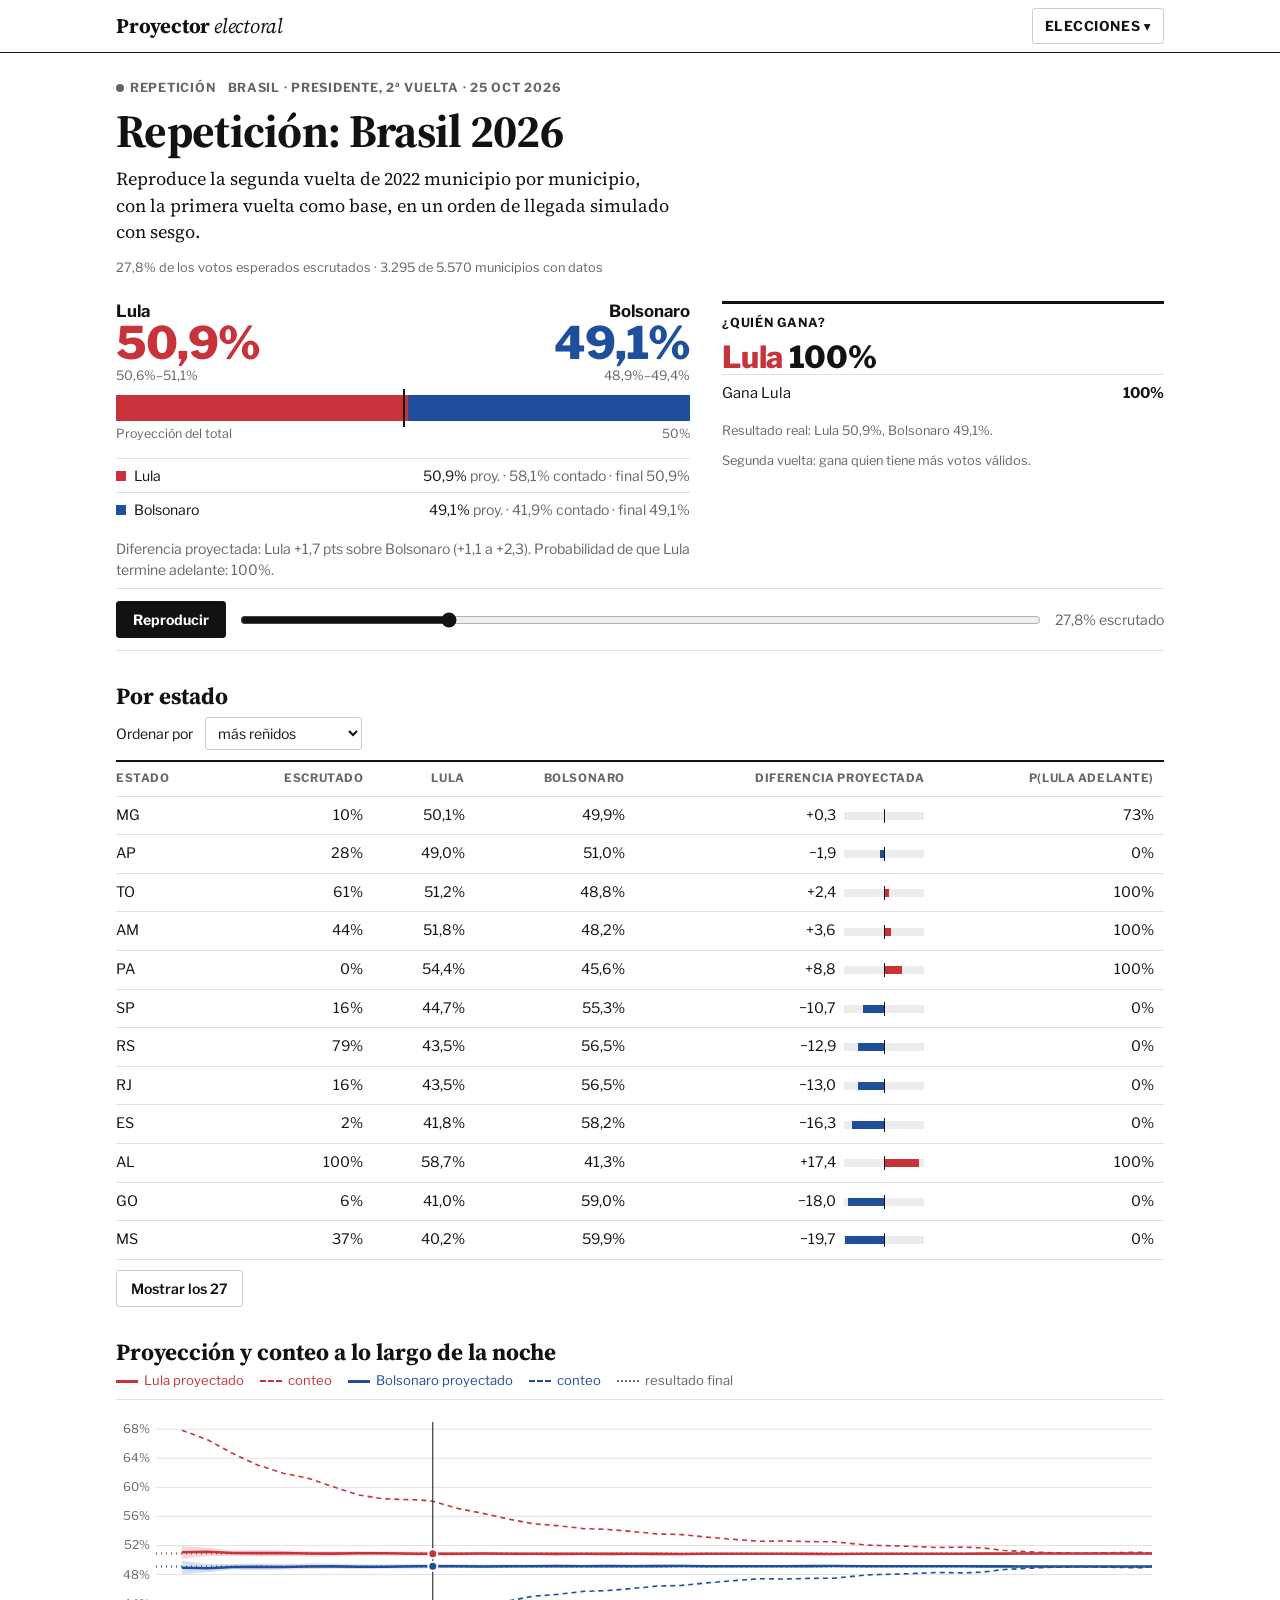
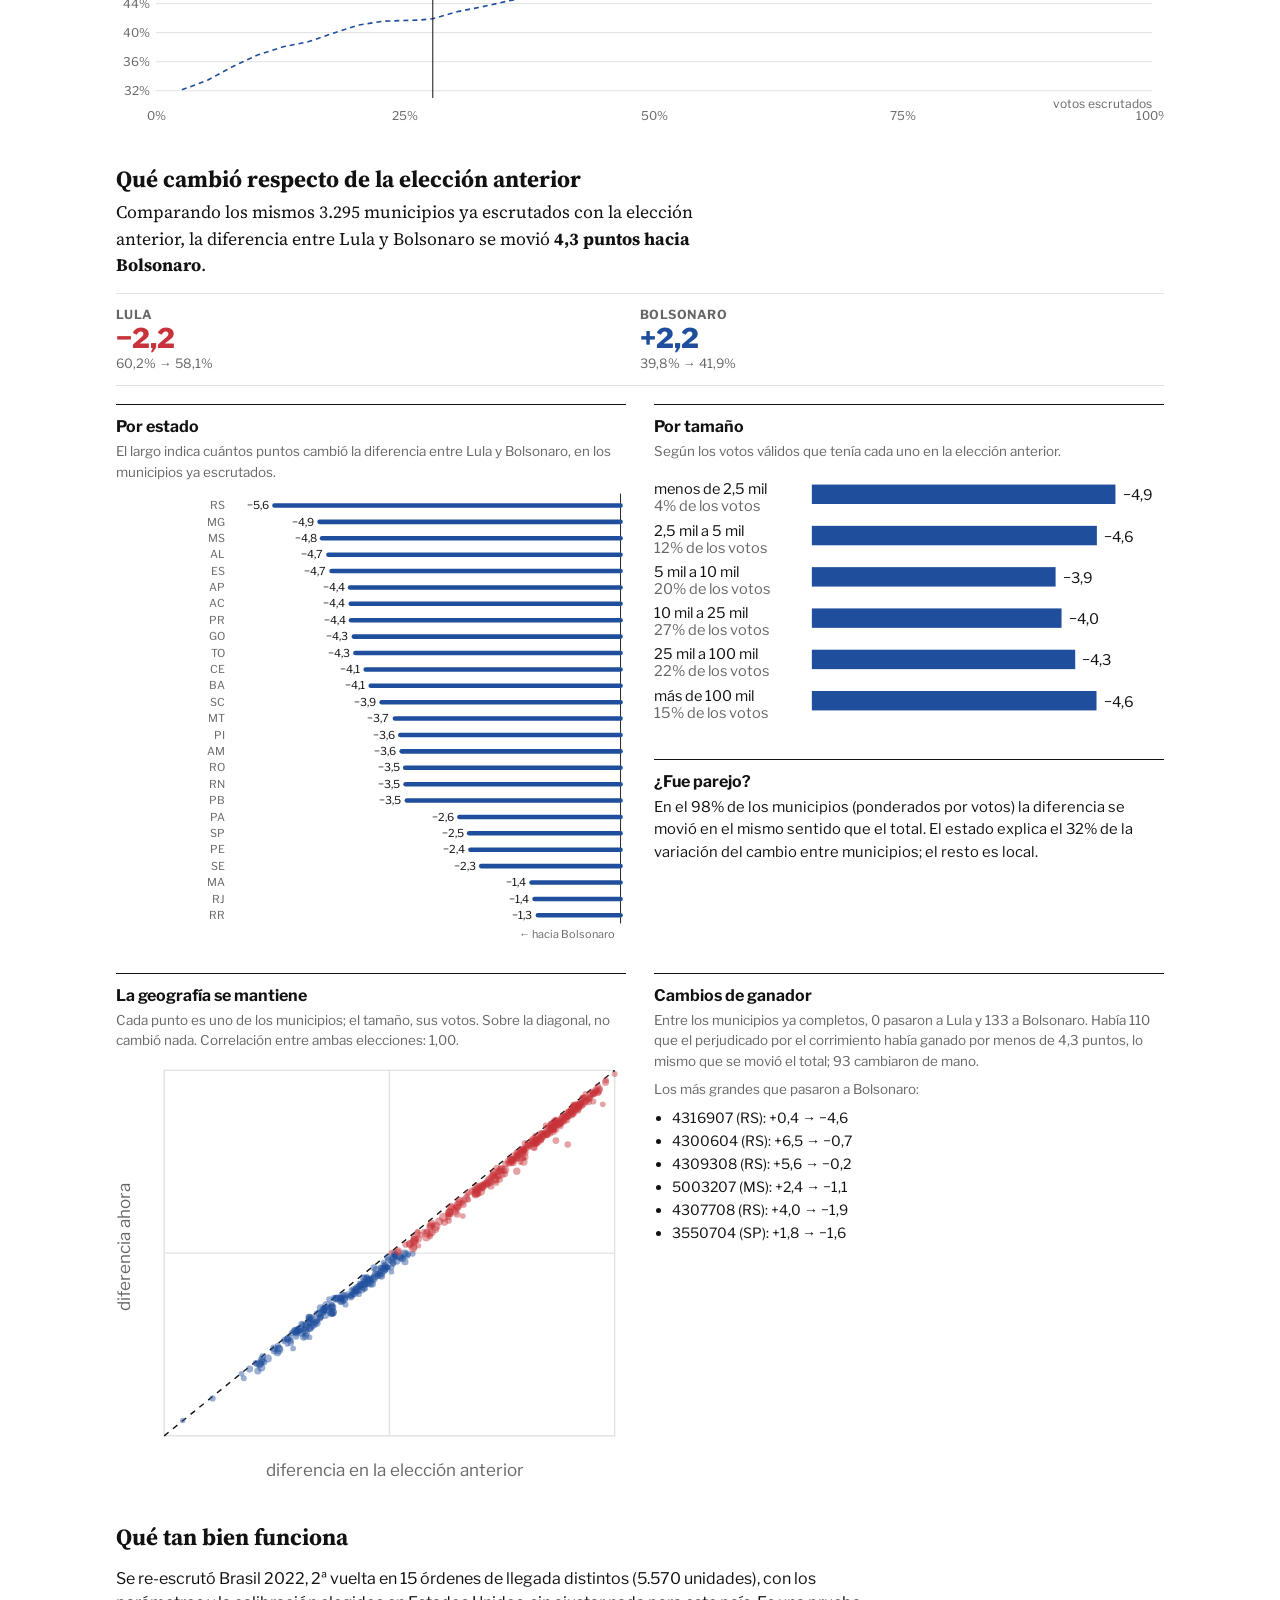
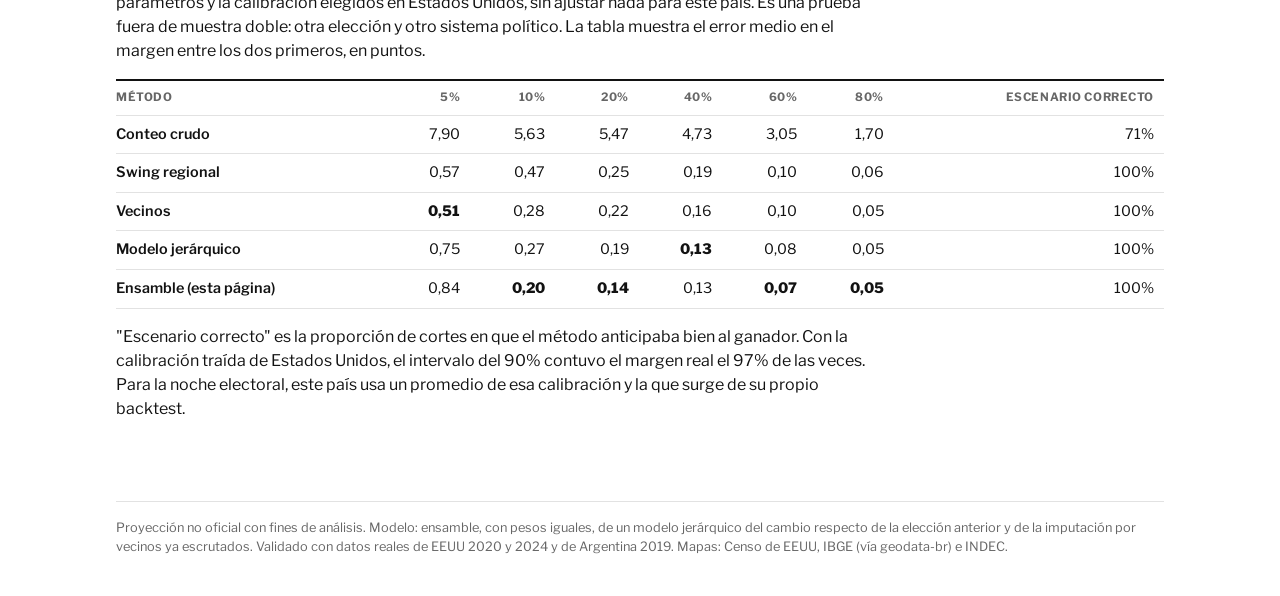
==== commit d518fb09: "Mapas por estado y municipio, página estilo NYT y menú de elecciones - build_maps.py: geometrías pro" ====
--- a/site/index.html
+++ b/site/index.html
@@ -6,409 +6,27 @@
 <title>Proyector electoral</title>
 <link rel="preconnect" href="https://fonts.googleapis.com">
 <link rel="preconnect" href="https://fonts.gstatic.com" crossorigin>
-<link href="https://fonts.googleapis.com/css2?family=Instrument+Sans:wdth,wght@75..100,400..700&display=swap" rel="stylesheet">
-<style>
-:root{
-  --paper:#f2f4f6; --sheet:#ffffff; --ink:#17202a; --muted:#5b6672; --rule:#d3d9df; --ctl:#145c63; --ctl-ink:#ffffff; --band:.18;
-  box-sizing:border-box; padding-top:env(safe-area-inset-top,0px); padding-bottom:env(safe-area-inset-bottom,0px);
-}
-@media (prefers-color-scheme:dark){ :root:not([data-theme="light"]){
-  --paper:#11161c; --sheet:#171e26; --ink:#e5e9ed; --muted:#8c97a3; --rule:#2a333d; --ctl:#6fc1c4; --ctl-ink:#0c1216; --band:.28;
-}}
-:root[data-theme="dark"]{ --paper:#11161c; --sheet:#171e26; --ink:#e5e9ed; --muted:#8c97a3; --rule:#2a333d; --ctl:#6fc1c4; --ctl-ink:#0c1216; --band:.28; }
-html{scroll-padding-top:env(safe-area-inset-top,0px)}
-*,*::before,*::after{box-sizing:inherit}
-body{margin:0;background:var(--paper);color:var(--ink);font-family:"Instrument Sans",system-ui,-apple-system,"Segoe UI",sans-serif;
-  font-size:16px;line-height:1.5;font-variant-numeric:tabular-nums;-webkit-text-size-adjust:100%}
-.wrap{max-width:1080px;margin:0 auto;padding:0 20px}
-a{color:var(--ctl)}
-:focus-visible{outline:2px solid var(--ctl);outline-offset:2px;border-radius:3px}
-
-header.top{display:flex;flex-wrap:wrap;align-items:baseline;justify-content:space-between;gap:12px;padding:20px 0 14px;border-bottom:1px solid var(--rule)}
-.brand{font-weight:700;font-stretch:80%;font-size:1.15rem;letter-spacing:-.01em}
-.brand span{color:var(--muted);font-weight:500}
-nav.countries{display:flex;gap:4px;background:var(--sheet);border:1px solid var(--rule);border-radius:999px;padding:3px}
-nav.countries button{font:inherit;font-size:.95rem;border:0;background:transparent;color:var(--ink);padding:6px 14px;border-radius:999px;cursor:pointer}
-nav.countries button[aria-selected="true"]{background:var(--ctl);color:var(--ctl-ink);font-weight:600}
-nav.countries[hidden]{display:none}
-
-.headline{padding:28px 0 6px}
-.headline h1{font-size:clamp(1.7rem,4.6vw,2.7rem);line-height:1.08;font-stretch:78%;font-weight:700;letter-spacing:-.015em;margin:0 0 8px;max-width:22ch}
-.headline p{margin:0;color:var(--muted);max-width:68ch}
-
-.grid{display:grid;grid-template-columns:minmax(0,1.15fr) minmax(0,1fr);gap:28px;padding:22px 0}
-@media (max-width:820px){.grid{grid-template-columns:minmax(0,1fr);gap:20px}}
-
-.cands{display:flex;flex-direction:column;gap:16px}
-.cand .row1{display:flex;align-items:baseline;justify-content:space-between;gap:10px}
-.cand .name{font-weight:600}
-.cand .pct{font-stretch:75%;font-weight:700;font-size:2.3rem;line-height:1}
-.cand .ci{color:var(--muted);font-size:.9rem;margin-left:6px;font-stretch:90%}
-.track{position:relative;height:10px;background:var(--rule);border-radius:5px;margin-top:6px}
-.track .bar{position:absolute;left:0;top:0;bottom:0;border-radius:5px}
-.track .band{position:absolute;top:-3px;bottom:-3px;border-radius:3px}
-.track .tick{position:absolute;top:-5px;width:2px;height:20px;background:var(--ink)}
-.cand .sub{font-size:.85rem;color:var(--muted);margin-top:6px}
-
-.outcome{background:var(--sheet);border:1px solid var(--rule);border-radius:10px;padding:18px 18px 16px}
-.outcome h2{font-size:1rem;margin:0 0 10px;font-weight:600}
-.big{font-stretch:75%;font-weight:700;font-size:2rem;line-height:1.1}
-.outcome .line{display:flex;justify-content:space-between;gap:10px;padding:7px 0;border-top:1px solid var(--rule);font-size:.95rem}
-.outcome .line:first-of-type{border-top:0}
-.outcome .note{font-size:.82rem;color:var(--muted);margin-top:10px}
-.ev{display:flex;height:22px;border-radius:4px;overflow:hidden;margin:10px 0 4px;position:relative;background:var(--rule)}
-.ev div{height:100%}
-.ev .half{position:absolute;left:50%;top:-4px;bottom:-4px;width:2px;background:var(--ink)}
-
-section.chart{padding:8px 0 4px}
-.chart h2,.regions h2,.method h2{font-size:1.25rem;font-stretch:85%;margin:24px 0 4px}
-.legend{display:flex;flex-wrap:wrap;gap:16px;font-size:.85rem;color:var(--muted);margin:4px 0 8px}
-.legend i{display:inline-block;width:22px;height:0;border-top:3px solid currentColor;vertical-align:middle;margin-right:6px}
-.legend i.dash{border-top-style:dashed;border-top-width:2px}
-.legend i.dot{border-top-style:dotted;border-top-width:2px}
-.svgwrap{background:var(--sheet);border:1px solid var(--rule);border-radius:10px;padding:8px 6px 2px}
-svg{display:block;width:100%;height:auto}
-svg text{font-family:inherit;fill:var(--muted);font-size:12px}
-.scrub{display:flex;flex-wrap:wrap;align-items:center;gap:10px 12px;padding:12px 2px}
-.scrub button{font:inherit;font-weight:600;border:1px solid var(--ctl);background:var(--ctl);color:var(--ctl-ink);border-radius:999px;padding:7px 16px;cursor:pointer;min-width:96px}
-.scrub input{flex:1 1 160px;accent-color:var(--ctl);min-width:0}
-.scrub output{font-stretch:85%;min-width:9ch;text-align:right;color:var(--muted)}
-
-.regions .tools{display:flex;flex-wrap:wrap;gap:8px;align-items:center;margin:6px 0 10px}
-.regions select{font:inherit;padding:6px 8px;border-radius:6px;border:1px solid var(--rule);background:var(--sheet);color:var(--ink)}
-.tablewrap{overflow-x:auto;background:var(--sheet);border:1px solid var(--rule);border-radius:10px}
-table{border-collapse:collapse;width:100%;font-size:.92rem}
-th,td{padding:8px 12px;text-align:right;border-bottom:1px solid var(--rule);white-space:nowrap}
-th:first-child,td:first-child{text-align:left}
-th{font-weight:600;color:var(--muted);font-size:.85rem}
-tr:last-child td{border-bottom:0}
-.mbar{display:inline-block;width:90px;height:8px;background:var(--rule);border-radius:4px;position:relative;vertical-align:middle;margin-left:8px}
-.mbar span{position:absolute;top:0;bottom:0;border-radius:4px}
-.mbar::after{content:"";position:absolute;left:50%;top:-3px;bottom:-3px;width:1px;background:var(--ink)}
-.more{font:inherit;margin-top:10px;background:none;border:0;color:var(--ctl);cursor:pointer;padding:4px 0;font-weight:600}
-
-.method{padding-bottom:48px}
-.method p{max-width:70ch}
-.method table td:first-child{font-weight:600}
-.best{font-weight:700;color:var(--ink)}
-.empty{background:var(--sheet);border:1px dashed var(--rule);border-radius:10px;padding:22px;margin:22px 0}
-.empty h2{margin-top:0;font-stretch:85%}
-.empty code{font-size:.9em;background:var(--paper);padding:1px 5px;border-radius:4px}
-.empty ol{padding-left:20px}
-footer{border-top:1px solid var(--rule);padding:16px 0 40px;color:var(--muted);font-size:.85rem}
-.changes .lead{font-size:1.05rem;max-width:68ch;margin:6px 0 14px}
-.cards{display:grid;grid-template-columns:repeat(auto-fit,minmax(170px,1fr));gap:10px;margin:8px 0 18px}
-.card{background:var(--sheet);border:1px solid var(--rule);border-radius:10px;padding:12px 14px}
-.card .k{font-size:.85rem;color:var(--muted)}
-.card .v{font-stretch:75%;font-weight:700;font-size:1.7rem;line-height:1.1}
-.card .s{font-size:.8rem;color:var(--muted)}
-.two{display:grid;grid-template-columns:minmax(0,1fr) minmax(0,1fr);gap:22px}
-@media (max-width:820px){.two{grid-template-columns:minmax(0,1fr)}}
-.panel{background:var(--sheet);border:1px solid var(--rule);border-radius:10px;padding:12px 12px 8px}
-.panel h3{font-size:1rem;margin:0 0 2px}
-.panel .cap{font-size:.82rem;color:var(--muted);margin:0 0 8px}
-.flips{font-size:.9rem;margin:0;padding-left:18px}
-.flips li{margin:2px 0}
-@media (prefers-reduced-motion:reduce){*{transition:none!important}}
-</style>
+<link href="https://fonts.googleapis.com/css2?family=Libre+Franklin:wght@400..800&family=Source+Serif+4:opsz,wght@8..60,400..700&display=swap" rel="stylesheet">
+<link rel="stylesheet" href="app.css">
 </head>
 <body>
+<header class="mast">
+  <div class="wrap mastin">
+    <a class="brand" href="#">Proyector <span>electoral</span></a>
+    <div class="menu">
+      <button id="menubtn" type="button" aria-expanded="false" aria-controls="menu">Elecciones <span aria-hidden="true">▾</span></button>
+      <div id="menu" class="menupanel" hidden>
+        <input id="menuq" type="search" placeholder="Buscar un país o una elección" aria-label="Buscar un país o una elección" autocomplete="off">
+        <div id="menulist"></div>
+      </div>
+    </div>
+  </div>
+</header>
 <div class="wrap">
-  <header class="top">
-    <div class="brand">Proyector <span>escrutinio</span></div>
-    <nav class="countries" role="tablist" aria-label="País"></nav>
-  </header>
-  <main id="app"></main>
-  <footer>Proyección no oficial con fines de análisis. Modelo: ensamble, con pesos iguales, de un modelo jerárquico del cambio respecto de la elección anterior y de la imputación por vecinos ya escrutados. Validado con datos reales de EEUU 2020 y 2024 y de Argentina 2019.</footer>
+  <main id="app"><p class="loading">Cargando…</p></main>
+  <footer>Proyección no oficial con fines de análisis. Modelo: ensamble, con pesos iguales, de un modelo jerárquico del cambio respecto de la elección anterior y de la imputación por vecinos ya escrutados. Validado con datos reales de EEUU 2020 y 2024 y de Argentina 2019. Mapas: Censo de EEUU, IBGE (vía geodata-br) e INDEC.</footer>
 </div>
-
-<script>
-// Configuración base por país (se usa si no hay datos todavía)
-const CONFIGS = {
-  br:{country:"br",title:"Brasil",office:"Presidente, 2ª vuelta",candidates:{"Lula":"lula","Flávio Bolsonaro":"bolsonaro"},
-      colors:{"Lula":"#c8323a","Flávio Bolsonaro":"#1f4e9c"},rule_kind:"runoff",region_label:"Estado",unit_label:"municipios",
-      note:"Segunda vuelta: gana quien tiene más votos válidos. Base: 1ª vuelta 2026, municipio por municipio.",
-      setup:["Bajá la 1ª vuelta 2026 por municipio: <code>python -m adapters.br_live data/br_1t_2026.csv --turno 1 --config br_1t</code>.",
-             "Armá la base del balotaje: <code>python -m adapters.br base2t data/br_1t_2026.csv</code>.",
-             "Durante el escrutinio: <code>python en_vivo.py br --turno 2</code>."]},
-  us:{country:"us",title:"Estados Unidos",office:"Presidente",rule_kind:"ec"},
-  ar:{country:"ar",title:"Argentina",office:"Presidente, primera vuelta",candidates:{"La Libertad Avanza":"lla","Peronismo":"peronismo","Juntos por el Cambio":"jxc","Otros":"otros"},
-      colors:{"La Libertad Avanza":"#6b3fa0","Peronismo":"#2a8fd6","Juntos por el Cambio":"#e0b21b","Otros":"#8a8f98"},rule_kind:"two_round",region_label:"Provincia",unit_label:"circuitos",
-      note:"Gana en primera vuelta con 45% de los votos afirmativos, o con 40% y 10 puntos de ventaja. Base: primera vuelta 2023.",
-      setup:["Bajá los resultados 2023 por mesa de la DINE y corré <code>python -m adapters.ar archivo.csv</code> (agrega por circuito).",
-             "Cuando se oficialicen los candidatos 2027, completá el mapeo de frentes en <code>config/ar.json</code>.",
-             "Escribí un conversor del escrutinio provisorio y corré <code>python run_live.py ar escrutinio.csv</code>."]}
-};
-// Elección que muestra la página. Las demás siguen disponibles con #us o #ar en la dirección,
-// hasta que haya un menú de elecciones.
-const ACTIVE = ["br"];
-const ORDER = ["br","us","ar"];
-const STATE = {country:ACTIVE[0], data:{}, idx:{}, playing:null, showAll:false, sort:"close"};
-const $ = s => document.querySelector(s);
-const pct = (x,d=1) => (x*100).toFixed(d).replace(".",",")+"%";
-const pts = (x,d=1) => (x>=0?"+":"−")+Math.abs(x*100).toFixed(d).replace(".",",");
-const esc = s => String(s).replace(/[&<>"]/g,c=>({"&":"&amp;","<":"&lt;",">":"&gt;",'"':"&quot;"}[c]));
-
-async function load(c){
-  if (STATE.data[c] !== undefined) return STATE.data[c];
-  let d = (window.__DATA__||{})[c];
-  if (!d && !window.__DATA__) { try { const r = await fetch(`data/${c}.json`,{cache:"no-store"}); if (r.ok) d = await r.json(); } catch(e){} }
-  STATE.data[c] = d || null;
-  if (d) STATE.idx[c] = d.mode === "replay" ? Math.min(10, d.history.length-1) : d.history.length-1;
-  return STATE.data[c];
-}
-
-function nav(){
-  const n = $("nav.countries"); n.innerHTML = "";
-  const tabs = ACTIVE.includes(STATE.country) ? ACTIVE : [STATE.country];
-  n.hidden = tabs.length < 2;
-  tabs.forEach(c => {
-    const b = document.createElement("button");
-    b.textContent = CONFIGS[c].title; b.setAttribute("role","tab");
-    b.setAttribute("aria-selected", c===STATE.country); b.onclick = () => { stop(); STATE.country=c; STATE.showAll=false; history.replaceState(null,"","#"+c); render(); };
-    n.appendChild(b);
-  });
-}
-
-async function render(){
-  nav();
-  const c = STATE.country, d = await load(c), app = $("#app");
-  if (!d) { app.innerHTML = emptyView(CONFIGS[c]); return; }
-  const cfg = d.config, C = Object.keys(cfg.candidates), f = d.history[STATE.idx[c]];
-  const order = C.map((n,i)=>i).sort((a,b)=>f.proj[b]-f.proj[a]);
-  const lead = C[order[0]], second = C[order[1]];
-  const mg = f.margin;
-  const head = d.mode === "replay"
-    ? `Repetición: ${esc(cfg.title)}${d.country === "us" ? " 2024" : ""}`
-    : `${esc(cfg.title)}: ${esc(lead)} ${mg && mg.p_a_ahead>0.95 ? "proyectado adelante" : "levemente arriba"}`;
-  const sub = d.mode === "replay"
-    ? (d.replay_sub || `Reproduce el escrutinio de 2024 condado por condado, con la base 2020, en el orden aproximado de cierre por huso horario. Mové el control para ver qué decía la proyección en cada momento.`)
-    : `Proyección del resultado final con ${pct(f.counted)} de los votos esperados ya escrutados (${f.units[0].toLocaleString("es-AR")} de ${f.units[1].toLocaleString("es-AR")} ${esc(cfg.unit_label)}). No es un resultado oficial.`;
-
-  app.innerHTML = `
-  <div class="headline"><h1>${head}</h1><p>${sub}</p></div>
-  <div class="grid">
-    <div><div class="cands">${order.map(i=>candRow(cfg,C,i,f,d)).join("")}</div>
-      ${mg ? `<p class="cand sub" style="margin-top:14px">Diferencia proyectada: ${esc(mg.a)} ${pts(mg.mid)} pts sobre ${esc(mg.b)} (${pts(mg.lo)} a ${pts(mg.hi)}). Probabilidad de que ${esc(mg.a)} termine adelante: ${pct(mg.p_a_ahead,0)}.</p>`:""}
-    </div>
-    ${outcome(cfg,C,f,d)}
-  </div>
-  <section class="chart">
-    <h2>Proyección y conteo a lo largo de la noche</h2>
-    <div class="legend">${order.slice(0,2).map(i=>`<span style="color:${cfg.colors[C[i]]}"><i></i>${esc(C[i])} proyectado</span><span style="color:${cfg.colors[C[i]]}"><i class="dash"></i>conteo</span>`).join("")}${d.truth?`<span><i class="dot"></i>resultado final</span>`:""}</div>
-    <div class="svgwrap">${chart(d,cfg,C,order.slice(0,2))}</div>
-    ${d.history.length>1?`<div class="scrub">
-      <button id="play" type="button">${STATE.playing?"Pausar":"Reproducir"}</button>
-      <input id="slider" type="range" min="0" max="${d.history.length-1}" value="${STATE.idx[c]}" aria-label="Momento del escrutinio">
-      <output id="sout">${pct(f.counted)} escrutado</output></div>`:""}
-  </section>
-  ${regionsView(d,cfg,C,f,order)}
-  ${changesView(d,cfg,f)}
-  ${d.backtest?methodView(d):""}`;
-  const s = $("#slider");
-  if (s) { s.oninput = e => { stop(); STATE.idx[c] = +e.target.value; render(); }; $("#play").onclick = togglePlay; }
-  const m = $("#more"); if (m) m.onclick = () => { STATE.showAll = !STATE.showAll; render(); };
-  const so = $("#sort"); if (so) so.onchange = e => { STATE.sort = e.target.value; render(); };
-}
-
-function candRow(cfg,C,i,f,d){
-  const col = cfg.colors[C[i]], lo = f.lo?f.lo[i]:null, hi = f.hi?f.hi[i]:null, max = 0.6;
-  const x = v => Math.min(100, v/max*100);
-  return `<div class="cand">
-    <div class="row1"><span class="name">${esc(C[i])}</span><span><span class="pct" style="color:${col}">${pct(f.proj[i])}</span>${lo!=null?`<span class="ci">${pct(lo)}–${pct(hi)}</span>`:""}</span></div>
-    <div class="track" aria-hidden="true">
-      ${lo!=null?`<div class="band" style="left:${x(lo)}%;width:${Math.max(.6,x(hi)-x(lo))}%;background:${col};opacity:var(--band)"></div>`:""}
-      <div class="bar" style="width:${x(f.proj[i])}%;background:${col}"></div>
-      <div class="tick" style="left:calc(${x(f.crude[i])}% - 1px)" title="Conteo"></div>
-    </div>
-    <div class="sub">Conteo hasta ahora: ${pct(f.crude[i])} (la marca negra)${d.truth?`. Resultado final: ${pct(d.truth.shares[i])}`:""}</div>
-  </div>`;
-}
-
-function outcome(cfg,C,f,d){
-  const r = f.rule;
-  if (!r) return `<div class="outcome"><h2>Resultado</h2><p class="note">Todavía hay muy pocas unidades escrutadas para simular escenarios.</p></div>`;
-  if (cfg.rule_kind === "ec") {
-    const evs = C.map(n=>({n, v:r["ev_"+n]})).filter(o=>o.v && o.v.mid>0).sort((a,b)=>b.v.mid-a.v.mid);
-    const tot = 538, sum = evs.reduce((s,o)=>s+o.v.mid,0);
-    const winners = Object.entries(r.ganador||{}).sort((a,b)=>b[1]-a[1]);
-    return `<div class="outcome"><h2>Colegio electoral proyectado</h2>
-      <div class="big">${evs.map(o=>`<span style="color:${cfg.colors[o.n]}">${esc(o.n)} ${Math.round(o.v.mid)}</span>`).join(" · ")}</div>
-      <div class="ev" role="img" aria-label="Votos electorales proyectados">${evs.map(o=>`<div style="width:${o.v.mid/tot*100}%;background:${cfg.colors[o.n]}"></div>`).join("")}<span class="half"></span></div>
-      <div class="note" style="margin-top:0">La línea marca 270, la mayoría.</div>
-      ${evs.map(o=>`<div class="line"><span>${esc(o.n)}</span><span>${Math.round(o.v.lo)}–${Math.round(o.v.hi)} votos electorales</span></div>`).join("")}
-      ${winners.map(([n,p])=>`<div class="line"><span>${n==="sin mayoría"?"Nadie llega a 270":"Gana "+esc(n)}</span><strong>${pct(p,0)}</strong></div>`).join("")}
-      ${d.truth&&d.truth.ev?`<div class="note">Resultado real: Trump 312, Harris 226.</div>`:""}
-      <div class="note">${esc(cfg.note||"")}</div></div>`;
-  }
-  if (cfg.rule_kind === "runoff") {
-    const w = Object.entries(r.ganador||{}).sort((a,b)=>b[1]-a[1]);
-    return `<div class="outcome"><h2>¿Quién gana?</h2>
-      ${w.length?`<div class="big"><span style="color:${cfg.colors[w[0][0]]||"inherit"}">${esc(w[0][0])}</span> ${pct(w[0][1],0)}</div>`:""}
-      ${w.map(([k,p])=>`<div class="line"><span>Gana ${esc(k)}</span><strong>${pct(p,0)}</strong></div>`).join("")}
-      ${d.truth&&d.truth.text?`<div class="note">${esc(d.truth.text)}</div>`:""}
-      <div class="note">${esc(cfg.note||"")}</div></div>`;
-  }
-  const res = Object.entries(r.resultado||{}).sort((a,b)=>b[1]-a[1]);
-  const pb = typeof r.balotaje === "number" ? r.balotaje : null;
-  return `<div class="outcome"><h2>¿Hay balotaje?</h2>
-    ${pb!=null?`<div class="big">${pct(pb,0)} <span style="font-size:1rem;font-weight:500;font-stretch:100%">de probabilidad de segunda vuelta</span></div>`:""}
-    ${res.map(([k,p])=>`<div class="line"><span>${esc(k)}</span><strong>${pct(p,0)}</strong></div>`).join("")}
-    ${d.truth&&d.truth.text?`<div class="note">${esc(d.truth.text)}</div>`:""}
-    <div class="note">${esc(cfg.note||"")}</div></div>`;
-}
-
-function chart(d,cfg,C,idx){
-  const H = d.history, W = Math.round(Math.max(340, Math.min(760, (document.querySelector(".wrap").clientWidth||760) - 16))), Ht = W < 520 ? 280 : 320, m = {l:40,r:12,t:14,b:30};
-  const xs = v => m.l + v*(W-m.l-m.r);
-  let lo = 1, hi = 0;
-  H.forEach(f => idx.forEach(i => { [f.proj[i], f.crude[i], f.lo?f.lo[i]:f.proj[i], f.hi?f.hi[i]:f.proj[i]].forEach(v=>{lo=Math.min(lo,v);hi=Math.max(hi,v);}); }));
-  if (d.truth) idx.forEach(i=>{lo=Math.min(lo,d.truth.shares[i]);hi=Math.max(hi,d.truth.shares[i]);});
-  lo = Math.floor(lo*50)/50 - .01; hi = Math.ceil(hi*50)/50 + .01;
-  const ys = v => m.t + (hi-v)/(hi-lo)*(Ht-m.t-m.b);
-  const path = (get) => H.map((f,k)=>`${k?"L":"M"}${xs(f.counted).toFixed(1)},${ys(get(f)).toFixed(1)}`).join("");
-  let g = "";
-  const step = (hi - lo) > .2 ? .04 : .02;
-  for (let v = Math.ceil(lo/step)*step; v <= hi + 1e-9; v += step) g += `<line x1="${m.l}" x2="${W-m.r}" y1="${ys(v)}" y2="${ys(v)}" stroke="var(--rule)"/><text x="${m.l-6}" y="${ys(v)+4}" text-anchor="end">${Math.round(v*100)}%</text>`;
-  [0,.25,.5,.75,1].forEach(v => g += `<text x="${xs(v)}" y="${Ht-8}" text-anchor="middle">${Math.round(v*100)}%</text>`);
-  g += `<text x="${W-m.r}" y="${Ht-20}" text-anchor="end">votos escrutados</text>`;
-  idx.forEach(i => {
-    const col = cfg.colors[C[i]];
-    const withCI = H.filter(f=>f.lo);
-    if (withCI.length > 1) {
-      const top = withCI.map((f,k)=>`${k?"L":"M"}${xs(f.counted).toFixed(1)},${ys(f.hi[i]).toFixed(1)}`).join("");
-      const bot = withCI.slice().reverse().map(f=>`L${xs(f.counted).toFixed(1)},${ys(f.lo[i]).toFixed(1)}`).join("");
-      g += `<path d="${top}${bot}Z" fill="${col}" opacity="var(--band)" style="opacity:var(--band)"/>`;
-    }
-    g += `<path d="${path(f=>f.crude[i])}" fill="none" stroke="${col}" stroke-width="1.6" stroke-dasharray="5 4"/>`;
-    g += `<path d="${path(f=>f.proj[i])}" fill="none" stroke="${col}" stroke-width="2.6"/>`;
-    if (d.truth) g += `<line x1="${m.l}" x2="${W-m.r}" y1="${ys(d.truth.shares[i])}" y2="${ys(d.truth.shares[i])}" stroke="${col}" stroke-dasharray="1 4" stroke-width="2"/>`;
-  });
-  const cur = H[STATE.idx[STATE.country]];
-  g += `<line x1="${xs(cur.counted)}" x2="${xs(cur.counted)}" y1="${m.t}" y2="${Ht-m.b}" stroke="var(--ink)" stroke-width="1"/>`;
-  idx.forEach(i => g += `<circle cx="${xs(cur.counted)}" cy="${ys(cur.proj[i])}" r="4.5" fill="${cfg.colors[C[i]]}" stroke="var(--sheet)" stroke-width="2"/>`);
-  return `<svg viewBox="0 0 ${W} ${Ht}" role="img" aria-label="Evolución de la proyección y del conteo">${g}</svg>`;
-}
-
-function regionsView(d,cfg,C,f,order){
-  const a = order[0], b = order[1], R = d.regions;
-  let rows = R.map((name,r)=>({name, cnt:f.regions.counted[r], p:f.regions.proj[r], v:f.regions.votes[r], pa:f.regions.p_ahead?f.regions.p_ahead[r]:null}));
-  const key = {close:o=>Math.abs(o.p[a]-o.p[b]), votes:o=>-o.v, counted:o=>o.cnt, name:o=>o.name}[STATE.sort];
-  rows.sort((x,y)=> STATE.sort==="name" ? x.name.localeCompare(y.name) : key(x)-key(y));
-  const shown = STATE.showAll ? rows : rows.slice(0,12);
-  const ca = cfg.colors[C[a]], cb = cfg.colors[C[b]];
-  return `<section class="regions"><h2>Por ${esc(cfg.region_label.toLowerCase())}</h2>
-  <div class="tools"><label for="sort">Ordenar por</label><select id="sort">
-    ${[["close","más reñidos"],["votes","más votos"],["counted","menos escrutados"],["name","nombre"]].map(([k,l])=>`<option value="${k}" ${STATE.sort===k?"selected":""}>${l}</option>`).join("")}</select></div>
-  <div class="tablewrap"><table><thead><tr><th>${esc(cfg.region_label)}</th><th>Escrutado</th><th>${esc(C[a])}</th><th>${esc(C[b])}</th><th>Diferencia</th>${rows[0].pa!=null?`<th>P(${esc(C[a])} adelante)</th>`:""}</tr></thead><tbody>
-  ${shown.map(o=>{ const dm=o.p[a]-o.p[b], w=Math.min(50,Math.abs(dm)*250);
-    return `<tr><td>${esc(o.name)}</td><td>${pct(o.cnt,0)}</td><td>${pct(o.p[a])}</td><td>${pct(o.p[b])}</td>
-    <td>${pts(dm)}<span class="mbar"><span style="${dm>=0?`left:50%;width:${w}%;background:${ca}`:`right:50%;width:${w}%;background:${cb}`}"></span></span></td>
-    ${o.pa!=null?`<td>${pct(o.pa,0)}</td>`:""}</tr>`;}).join("")}
-  </tbody></table></div>
-  ${rows.length>12?`<button class="more" id="more" type="button">${STATE.showAll?"Mostrar menos":`Mostrar los ${rows.length}`}</button>`:""}</section>`;
-}
-
-function changesView(d,cfg,f){
-  const A = f.analysis; if (!A) return "";
-  const ca = cfg.colors[A.a], cb = cfg.colors[A.b], md = A.margin_delta, toward = md >= 0 ? A.a : A.b;
-  const u = esc(cfg.unit_label||"unidades"), rl = esc((cfg.region_label||"región").toLowerCase());
-  const art = /[aá]$|ón$/.test(rl) ? "La" : "El";
-  const chg = Object.entries(A.change).filter(([n,v]) => Math.abs(v.delta) > 0.001 || v.now > 0.02);
-  const lead = `Comparando los mismos ${A.units.toLocaleString("es-AR")} ${u} ya escrutados con la elección anterior, la diferencia entre ${esc(A.a)} y ${esc(A.b)} se movió <strong>${Math.abs(md*100).toFixed(1).replace(".",",")} puntos hacia ${esc(toward)}</strong>.`;
-  const cards = chg.map(([n,v]) => `<div class="card"><div class="k">${esc(n)}${v.shared_group?" (grupo)":""}</div>
-     <div class="v" style="color:${cfg.colors[n]||"var(--ink)"}">${pts(v.delta)}</div>
-     <div class="s">${pct(v.base)} → ${pct(v.now)}${v.shared_group?", contra el grupo de la base":""}</div></div>`).join("")
-   + (A.polls && A.polls.error!=null ? `<div class="card"><div class="k">Contra las encuestas</div><div class="v">${pts(A.polls.error)}</div><div class="s">La proyección da ${esc(A.a)} ${pts(f.margin.mid)}; las encuestas, ${pts(A.polls.margin)}${A.polls.source?` (${esc(A.polls.source)})`:""}</div></div>` : "");
-  // flechas por región
-  const R = A.by_region, W = 560, rowH = 18, H = R.length*rowH + 30, nameW = 128, valW = 46;
-  const lo = Math.min(0, ...R.map(r=>r.delta)), hi = Math.max(0, ...R.map(r=>r.delta)), span = Math.max(hi - lo, .01);
-  const xL = nameW + (lo < 0 ? valW : 0), xR = W - (hi > 0 ? valW : 6), sc = (xR - xL)/span, x0 = xL - lo*sc;
-  let g = `<line x1="${x0}" x2="${x0}" y1="4" y2="${H-22}" stroke="var(--ink)" stroke-width="1"/>`;
-  R.forEach((r,i) => { const y = 8 + i*rowH + rowH/2, x1 = x0 + r.delta*sc, col = r.delta >= 0 ? ca : cb;
-    g += `<text x="${nameW-8}" y="${y+4}" text-anchor="end">${esc(r.region)}</text>`;
-    g += `<line x1="${x0}" x2="${x1}" y1="${y}" y2="${y}" stroke="${col}" stroke-width="5" stroke-linecap="round"/>`;
-    g += `<text x="${x1 + (r.delta>=0?6:-6)}" y="${y+4}" text-anchor="${r.delta>=0?"start":"end"}" style="fill:var(--ink)">${pts(r.delta)}</text>`; });
-  g += `${hi>0?`<text x="${x0+6}" y="${H-6}">hacia ${esc(A.a)} →</text>`:""}${lo<0?`<text x="${x0-6}" y="${H-6}" text-anchor="end">← hacia ${esc(A.b)}</text>`:""}`;
-  const arrows = `<svg viewBox="0 0 ${W} ${H}" role="img" aria-label="Cambio de la diferencia por ${rl}">${g}</svg>`;
-  // por tamaño
-  const Z = A.by_size, mz = Math.max(...Z.map(z=>Math.abs(z.delta)), .01), W2 = 420, H2 = Z.length*34 + 10;
-  let g2 = ""; Z.forEach((z,i) => { const y = 6 + i*34, w = Math.abs(z.delta)/mz*(W2-170), col = z.delta>=0?ca:cb;
-    g2 += `<text x="0" y="${y+14}" style="fill:var(--ink)">${esc(z.label)}</text><text x="0" y="${y+28}" font-size="11">${Math.round(z.share_votes*100)}% de los votos</text>`;
-    g2 += `<rect x="130" y="${y+6}" width="${Math.max(2,w)}" height="16" rx="3" fill="${col}"/><text x="${136+w}" y="${y+19}" style="fill:var(--ink)">${pts(z.delta)}</text>`; });
-  const sizes = `<svg viewBox="0 0 ${W2} ${H2}" role="img" aria-label="Cambio por tamaño">${g2}</svg>`;
-  // persistencia: el frame más cercano con muestra
-  let sf = null; const H0 = d.history, k0 = STATE.idx[STATE.country];
-  for (let k = k0; k >= 0; k--) if (H0[k].analysis && H0[k].analysis.scatter) { sf = H0[k].analysis; break; }
-  let scat = "";
-  if (sf) { const P = sf.scatter, Ws = 360, Hs = 300, m = 34, lim = Math.min(1, Math.max(.3, ...P.map(p=>Math.max(Math.abs(p[0]),Math.abs(p[1])))));
-    const X = v => m + (v+lim)/(2*lim)*(Ws-m-8), Y = v => 8 + (lim-v)/(2*lim)*(Hs-m-8);
-    let gs = `<rect x="${m}" y="8" width="${Ws-m-8}" height="${Hs-m-8}" fill="none" stroke="var(--rule)"/>`;
-    gs += `<line x1="${X(0)}" x2="${X(0)}" y1="8" y2="${Hs-m}" stroke="var(--rule)"/><line x1="${m}" x2="${Ws-8}" y1="${Y(0)}" y2="${Y(0)}" stroke="var(--rule)"/>`;
-    gs += `<line x1="${X(-lim)}" y1="${Y(-lim)}" x2="${X(lim)}" y2="${Y(lim)}" stroke="var(--ink)" stroke-dasharray="4 4"/>`;
-    P.forEach(p => { const col = p[1] >= 0 ? ca : cb; gs += `<circle cx="${X(p[0]).toFixed(1)}" cy="${Y(p[1]).toFixed(1)}" r="${(1+ (p[2]-2)*0.7).toFixed(1)}" fill="${col}" fill-opacity=".45"/>`; });
-    gs += `<text x="${(Ws+m)/2}" y="${Hs-6}" text-anchor="middle">diferencia en la elección anterior</text><text x="10" y="${(Hs-m)/2}" transform="rotate(-90 10 ${(Hs-m)/2})" text-anchor="middle">diferencia ahora</text>`;
-    scat = `<div class="panel"><h3>La geografía se mantiene</h3><p class="cap">Cada punto es uno de los ${u}; el tamaño, sus votos. Sobre la diagonal, no cambió nada. Correlación entre ambas elecciones: ${sf.persistence.toFixed(2).replace(".",",")}.</p><svg viewBox="0 0 ${Ws} ${Hs}" role="img" aria-label="Diferencia anterior contra actual">${gs}</svg></div>`; }
-  const F = A.flips, flipList = (arr, who) => arr.length ? `<ul class="flips">${arr.slice(0,6).map(x=>`<li>${esc(x.name)} (${esc(x.region)}): ${pts(x.base)} → ${pts(x.now)}</li>`).join("")}</ul>` : "";
-  const flipsTxt = `<div class="panel"><h3>Cambios de ganador</h3>
-    <p class="cap">Entre los ${u} ya completos, ${F.to_a.toLocaleString("es-AR")} pasaron a ${esc(A.a)} y ${F.to_b.toLocaleString("es-AR")} a ${esc(A.b)}. Había ${F.vulnerable.toLocaleString("es-AR")} que el perjudicado por el corrimiento había ganado por menos de ${Math.abs(md*100).toFixed(1).replace(".",",")} puntos, lo mismo que se movió el total; ${F.vulnerable_flipped.toLocaleString("es-AR")} cambiaron de mano.</p>
-    ${F.to_a?`<p class="cap" style="margin-top:6px">Los más grandes que pasaron a ${esc(A.a)} (diferencia de ${esc(A.a)} sobre ${esc(A.b)}, antes → ahora):</p>${flipList(F.top_to_a, A.a)}`:""}
-    ${F.to_b?`<p class="cap" style="margin-top:6px">Los más grandes que pasaron a ${esc(A.b)}:</p>${flipList(F.top_to_b, A.b)}`:""}</div>`;
-  return `<section class="changes"><h2>Qué cambió respecto de la elección anterior</h2>
-   <p class="lead">${lead}</p><div class="cards">${cards}</div>
-   <div class="two"><div class="panel"><h3>Por ${rl}</h3><p class="cap">El largo indica cuántos puntos cambió la diferencia entre ${esc(A.a)} y ${esc(A.b)}, en los ${u} ya escrutados.</p>${arrows}</div>
-   <div style="display:flex;flex-direction:column;gap:22px"><div class="panel"><h3>Por tamaño</h3><p class="cap">Según los votos válidos que tenía cada uno en la elección anterior.</p>${sizes}</div>
-   <div class="panel"><h3>¿Fue parejo?</h3><p class="cap" style="font-size:.92rem;color:var(--ink)">En el ${pct(A.same_dir,0)} de los ${u} (ponderados por votos) la diferencia se movió en el mismo sentido que el total. ${art} ${rl} explica el ${pct(Math.max(0,A.r2_region),0)} de la variación del cambio entre ${u}; el resto es local.</p></div></div></div>
-   <div class="two" style="margin-top:22px">${scat}${flipsTxt}</div></section>`;
-}
-
-function methodView(d){
-  if (d.backtest.cal === "EEUU") return methodViewOther(d);
-  const bt = d.backtest, show = [0,1,2,4,6,8], names = {crudo:"Conteo crudo",swing_reg:"Swing regional",vecinos:"Vecinos",modelo:"Modelo jerárquico",ensamble:"Ensamble (esta página)"};
-  const best = show.map(k => Math.min(...bt.methods.filter(m=>m!=="crudo").map(m=>bt.mae[m][k])));
-  return `<section class="method"><h2>Qué tan bien funciona</h2>
-  <p>Para validar el método se re-escrutó la elección 2024 en ${bt.n_orders} órdenes de llegada distintos (algunos con sesgo fuerte: primero lo urbano, primero un partido, primero el este), usando sólo lo que se sabía en cada momento. La tabla muestra el error medio en el margen entre los dos primeros, en puntos, según cuánto se había contado. Los parámetros se eligieron con 2016→2020, sin mirar 2024.</p>
-  <div class="tablewrap"><table><thead><tr><th>Método</th>${show.map(k=>`<th>${Math.round(bt.cuts[k]*100)}%</th>`).join("")}</tr></thead><tbody>
-  ${bt.methods.map(m=>`<tr><td>${names[m]}</td>${show.map((k,j)=>{const v=bt.mae[m][k];return `<td class="${m!=="crudo"&&Math.abs(v-best[j])<1e-9?"best":""}">${v.toFixed(2).replace(".",",")}</td>`;}).join("")}</tr>`).join("")}
-  </tbody></table></div>
-  <p>En 2024 los cuatro métodos quedan muy cerca entre sí y ninguno domina. La diferencia aparece en las otras elecciones: en 2016→2020 el ensamble tuvo un error medio de ${(bt.mae_2020.ensamble).toFixed(2).replace(".",",")} puntos contra ${(bt.mae_2020.modelo).toFixed(2).replace(".",",")} del modelo solo y ${(bt.mae_2020.swing_reg).toFixed(2).replace(".",",")} del swing regional, y en Argentina 2019 el swing regional se equivocó el triple que el ensamble. Por eso la página usa modelo + vecinos: no es el mejor en cada elección, pero es el que nunca queda lejos del mejor. El ensamble acertó el ganador del colegio electoral en todas las corridas; el conteo crudo señalaba al equivocado en la mayoría de los casos hasta la mitad del escrutinio. Todos los métodos subestiman el margen de Trump en 2024, porque las grandes ciudades giraron más de lo que anticipaba la base.</p>
-  <p>El intervalo es la parte más frágil. Calibrado con 2020, el intervalo del 90% contuvo el margen real ${pct(bt.coverage_global,0)} de las veces en 2024; calibrado con 2024, contuvo el de 2020 ${pct(bt.coverage_other,0)} de las veces. Esta repetición usa la calibración de 2020, así que sus bandas son más angostas de lo que deberían. Para elecciones futuras se usa una calibración conjunta de ambas.</p>
-  </section>`;
-}
-
-function methodViewOther(d){
-  const bt = d.backtest, show = [0,1,2,4,6,8], names = {crudo:"Conteo crudo",swing_reg:"Swing regional",vecinos:"Vecinos",modelo:"Modelo jerárquico",ensamble:"Ensamble (esta página)"};
-  const best = show.map(k => Math.min(...bt.methods.filter(m=>m!=="crudo").map(m=>bt.mae[m][k])));
-  const ok = m => pct(bt.regla[m],0);
-  return `<section class="method"><h2>Qué tan bien funciona</h2>
-  <p>Se re-escrutó ${esc(bt.eval)} en ${bt.n_orders} órdenes de llegada distintos (${bt.units.toLocaleString("es-AR")} unidades), con los parámetros y la calibración elegidos en Estados Unidos, sin ajustar nada para este país. Es una prueba fuera de muestra doble: otra elección y otro sistema político. La tabla muestra el error medio en el margen entre los dos primeros, en puntos.</p>
-  <div class="tablewrap"><table><thead><tr><th>Método</th>${show.map(k=>`<th>${Math.round(bt.cuts[k]*100)}%</th>`).join("")}<th>Escenario correcto</th></tr></thead><tbody>
-  ${bt.methods.map(m=>`<tr><td>${names[m]}</td>${show.map((k,j)=>{const v=bt.mae[m][k];return `<td class="${m!=="crudo"&&Math.abs(v-best[j])<1e-9?"best":""}">${v.toFixed(2).replace(".",",")}</td>`;}).join("")}<td>${ok(m)}</td></tr>`).join("")}
-  </tbody></table></div>
-  ${d.country === "ar" ? `<p>Para 2027 hace falta la base 2023 por mesa de la DINE (<code>python -m adapters.ar archivo.csv</code>), el mapeo de frentes cuando se oficialicen las listas y el feed del escrutinio provisorio (<code>adapters/ar_live.py</code>).</p>` : ""}
-  <p>"Escenario correcto" es la proporción de cortes en que el método anticipaba bien ${(d.config||{}).rule_kind==="runoff"?"al ganador":"si había o no segunda vuelta"}. Con la calibración traída de Estados Unidos, el intervalo del 90% contuvo el margen real el ${pct(bt.coverage_global,0)} de las veces. Para la noche electoral, este país usa un promedio de esa calibración y la que surge de su propio backtest.</p>
-  </section>`;
-}
-
-function emptyView(cfg){
-  return `<div class="headline"><h1>${esc(cfg.title)}: sin datos cargados</h1><p>${esc(cfg.office)}. ${esc(cfg.note)}</p></div>
-  <div class="empty"><h2>Para activar este país</h2><ol>${cfg.setup.map(s=>`<li>${s}</li>`).join("")}</ol>
-  <p>Candidatos configurados: ${Object.keys(cfg.candidates).map(esc).join(", ")}. Hasta tener un backtest propio, el país usa los parámetros y la calibración de Estados Unidos.</p></div>`;
-}
-
-function togglePlay(){
-  if (STATE.playing) { stop(); render(); return; }
-  const c = STATE.country, d = STATE.data[c];
-  if (STATE.idx[c] >= d.history.length-1) STATE.idx[c] = 0;
-  STATE.playing = setInterval(() => { if (STATE.idx[c] >= d.history.length-1) { stop(); } else STATE.idx[c]++; render(); }, 450);
-  render();
-}
-function stop(){ if (STATE.playing) { clearInterval(STATE.playing); STATE.playing = null; } }
-
-let rz; window.addEventListener("resize", () => { clearTimeout(rz); rz = setTimeout(render, 150); });
-const h = location.hash.slice(1); if (ORDER.includes(h)) STATE.country = h;
-render();
-if (!window.__DATA__) setInterval(async () => { if (STATE.data[STATE.country] && STATE.data[STATE.country].mode === "live") { STATE.data[STATE.country] = undefined; await render(); } }, 120000);
-</script>
+<div id="tip" class="tip" role="status" hidden></div>
+<script src="app.js"></script>
 </body>
 </html>
--- a/site/app.css
+++ b/site/app.css
@@ -0,0 +1,178 @@
+:root{
+  --paper:#ffffff; --sheet:#ffffff; --ink:#121212; --muted:#666666; --faint:#999999; --rule:#e2e2e2; --rule2:#cccccc;
+  --nodata:#ececec; --nodata2:#f6f6f6; --live:#d0021b; --ctl:#121212; --ctl-ink:#ffffff; --band:.18; --hover:#121212;
+  --serif:"Source Serif 4",Georgia,"Times New Roman",serif;
+  --sans:"Libre Franklin","Helvetica Neue",Arial,system-ui,sans-serif;
+  box-sizing:border-box;
+}
+@media (prefers-color-scheme:dark){ :root:not([data-theme="light"]){
+  --paper:#121212; --sheet:#1b1b1b; --ink:#ececec; --muted:#a3a3a3; --faint:#777; --rule:#333; --rule2:#444;
+  --nodata:#2a2a2a; --nodata2:#202020; --live:#ff4d5e; --ctl:#ececec; --ctl-ink:#121212; --band:.28; --hover:#ffffff;
+}}
+:root[data-theme="dark"]{ --paper:#121212; --sheet:#1b1b1b; --ink:#ececec; --muted:#a3a3a3; --faint:#777; --rule:#333; --rule2:#444;
+  --nodata:#2a2a2a; --nodata2:#202020; --live:#ff4d5e; --ctl:#ececec; --ctl-ink:#121212; --band:.28; --hover:#ffffff; }
+*,*::before,*::after{box-sizing:inherit}
+body{margin:0;background:var(--paper);color:var(--ink);font-family:var(--sans);font-size:16px;line-height:1.5;
+  font-variant-numeric:tabular-nums;-webkit-text-size-adjust:100%;padding-bottom:env(safe-area-inset-bottom,0px)}
+.wrap{max-width:1080px;margin:0 auto;padding:0 16px}
+a{color:inherit}
+:focus-visible{outline:2px solid var(--ink);outline-offset:2px;border-radius:2px}
+code{font-size:.9em;background:var(--nodata2);padding:1px 5px;border-radius:3px}
+
+/* cabecera */
+.mast{border-bottom:1px solid var(--ink);background:var(--paper);position:sticky;top:0;z-index:20;padding-top:env(safe-area-inset-top,0px)}
+.mastin{display:flex;align-items:center;justify-content:space-between;gap:12px;height:52px}
+.brand{font-family:var(--serif);font-weight:700;font-size:1.3rem;text-decoration:none;letter-spacing:-.01em}
+.brand span{font-weight:400;font-style:italic}
+.menu{position:relative}
+#menubtn{font:inherit;font-size:.85rem;font-weight:700;text-transform:uppercase;letter-spacing:.04em;background:none;color:var(--ink);
+  border:1px solid var(--rule2);border-radius:3px;padding:7px 12px;cursor:pointer}
+.menupanel{position:absolute;right:0;top:calc(100% + 8px);width:min(360px,calc(100vw - 32px));max-height:min(70vh,560px);overflow:auto;
+  background:var(--sheet);border:1px solid var(--rule2);box-shadow:0 8px 28px rgba(0,0,0,.18);padding:10px;border-radius:4px}
+.menupanel input{width:100%;font:inherit;padding:8px 10px;border:1px solid var(--rule2);border-radius:3px;background:var(--paper);color:var(--ink)}
+.mgroup{font-size:.72rem;font-weight:700;text-transform:uppercase;letter-spacing:.06em;color:var(--muted);margin:12px 4px 4px}
+.mitem{display:flex;justify-content:space-between;gap:10px;width:100%;text-align:left;font:inherit;background:none;border:0;color:var(--ink);
+  padding:8px 6px;border-radius:3px;cursor:pointer;text-decoration:none}
+.mitem:hover,.mitem:focus-visible{background:var(--nodata2)}
+.mitem small{color:var(--muted);white-space:nowrap}
+.mitem[aria-current="true"]{font-weight:700}
+
+/* titular */
+.kicker{display:flex;flex-wrap:wrap;align-items:center;gap:6px 12px;margin:26px 0 8px;font-size:.78rem;font-weight:700;
+  text-transform:uppercase;letter-spacing:.06em;color:var(--muted)}
+.pill{display:inline-flex;align-items:center;gap:6px;color:var(--live)}
+.pill::before{content:"";width:8px;height:8px;border-radius:50%;background:currentColor}
+.pill.live::before{animation:pulse 1.6s infinite}
+.pill.replay{color:var(--muted)}
+@keyframes pulse{50%{opacity:.25}}
+h1.hed{font-family:var(--serif);font-weight:700;font-size:clamp(1.8rem,4.8vw,2.9rem);line-height:1.08;letter-spacing:-.015em;margin:0 0 10px;max-width:24ch}
+.dek{font-family:var(--serif);font-size:1.15rem;line-height:1.45;color:var(--ink);margin:0;max-width:62ch}
+.meta{font-size:.8rem;color:var(--muted);margin:12px 0 0}
+
+/* tablero de resultados */
+.board{display:grid;grid-template-columns:minmax(0,1.3fr) minmax(0,1fr);gap:32px;padding:24px 0 8px;border-bottom:1px solid var(--rule)}
+@media (max-width:820px){.board{grid-template-columns:minmax(0,1fr);gap:20px}}
+.tops{display:flex;justify-content:space-between;gap:16px;align-items:flex-end}
+.top1{min-width:0}
+.top1.r{text-align:right}
+.top1 .nm{font-weight:700;font-size:1.05rem;line-height:1.2}
+.top1 .pc{font-weight:800;font-size:clamp(2rem,6vw,2.8rem);line-height:1;letter-spacing:-.02em}
+.top1 .ci{font-size:.8rem;color:var(--muted)}
+.check{display:inline-block;margin-left:6px;font-size:.9em}
+.stack{position:relative;display:flex;height:26px;margin:10px 0 4px;background:var(--nodata)}
+.stack div{height:100%}
+.stack .mid{position:absolute;left:50%;top:-6px;bottom:-6px;width:2px;background:var(--ink)}
+.stackcap{display:flex;justify-content:space-between;font-size:.78rem;color:var(--muted)}
+.others{margin-top:14px;font-size:.88rem}
+.others .row{display:flex;justify-content:space-between;border-top:1px solid var(--rule);padding:6px 0}
+.others .sw{display:inline-block;width:10px;height:10px;margin-right:8px;vertical-align:baseline}
+.mline{font-size:.88rem;color:var(--muted);margin:12px 0 0}
+
+.outcome{border-top:3px solid var(--ink);padding:10px 0 4px}
+.outcome h2{font-size:.78rem;font-weight:700;text-transform:uppercase;letter-spacing:.06em;margin:0 0 8px}
+.big{font-weight:800;font-size:1.9rem;line-height:1.1;letter-spacing:-.01em}
+.outcome .line{display:flex;justify-content:space-between;gap:10px;padding:7px 0;border-top:1px solid var(--rule);font-size:.92rem}
+.outcome .line:first-of-type{border-top:0}
+.outcome .note{font-size:.8rem;color:var(--muted);margin-top:10px}
+.ev{display:flex;height:22px;overflow:hidden;margin:10px 0 4px;position:relative;background:var(--nodata)}
+.ev div{height:100%}
+.ev .half{position:absolute;left:50%;top:-4px;bottom:-4px;width:2px;background:var(--ink)}
+
+/* secciones */
+h2.sec{font-family:var(--serif);font-weight:700;font-size:1.45rem;line-height:1.2;margin:32px 0 4px}
+.secdek{color:var(--muted);font-size:.92rem;margin:0 0 12px;max-width:70ch}
+
+/* mapa */
+#mapsec,#tablesec{scroll-margin-top:124px}
+.maptools{display:flex;flex-wrap:wrap;align-items:center;justify-content:space-between;gap:10px;margin:8px 0 10px}
+.seg{display:inline-flex;border:1px solid var(--rule2);border-radius:3px;overflow:hidden}
+@media (max-width:600px){.mapbox .rl{display:none}.maptools{flex-direction:column;align-items:stretch}.seg{display:flex;max-width:100%;overflow-x:auto}.seg button{flex:1 0 auto;padding:7px 8px;font-size:.76rem}}
+.seg button{white-space:nowrap;font:inherit;font-size:.82rem;font-weight:600;background:var(--paper);color:var(--ink);border:0;border-left:1px solid var(--rule2);padding:7px 12px;cursor:pointer}
+.seg button:first-child{border-left:0}
+.seg button[aria-pressed="true"]{background:var(--ctl);color:var(--ctl-ink)}
+.crumbs{display:flex;align-items:center;gap:8px;font-size:.9rem;min-height:30px}
+.crumbs button{font:inherit;font-weight:600;background:none;border:0;color:var(--ink);text-decoration:underline;text-underline-offset:3px;cursor:pointer;padding:4px 0}
+.crumbs strong{font-weight:700}
+.mapbox{position:relative;background:var(--paper)}
+.mapbox svg{display:block;width:100%;height:auto;max-height:78vh;touch-action:manipulation}
+.mapbox .u{stroke:var(--paper);stroke-width:.35;vector-effect:non-scaling-stroke;cursor:pointer}
+.mapbox.detail .u{stroke-width:.6}
+.mapbox .u:hover,.mapbox .u.on{stroke:var(--hover);stroke-width:1.4}
+.mapbox .rg{fill:none;stroke:var(--paper);stroke-width:1.4;vector-effect:non-scaling-stroke;pointer-events:none}
+.mapbox.proy .u{stroke-width:0}
+.mapbox.proy .rg{stroke:var(--paper);stroke-width:1.2}
+.mapbox .ar{fill:none;stroke-width:1.3;vector-effect:non-scaling-stroke;stroke-linecap:round;pointer-events:none}
+.mapbox .rl{font-family:var(--sans);font-size:11px;font-weight:700;fill:var(--ink);paint-order:stroke;stroke:var(--paper);stroke-width:3px;pointer-events:none}
+.mapbox .loading{position:absolute;inset:0;display:grid;place-items:center;color:var(--muted)}
+.legend{display:flex;flex-wrap:wrap;gap:6px 22px;align-items:center;font-size:.78rem;color:var(--muted);margin:10px 0 0}
+.legend .ramp{display:inline-flex;align-items:center;gap:6px}
+.legend .ramp b{font-weight:700;color:var(--ink)}
+.legend .ramp i{display:inline-block;width:18px;height:10px}
+.legend .ramp span{white-space:nowrap}
+.legend svg{display:inline-block;vertical-align:middle;width:auto}
+
+.tip{position:fixed;z-index:30;pointer-events:none;background:var(--sheet);color:var(--ink);border:1px solid var(--rule2);
+  box-shadow:0 4px 16px rgba(0,0,0,.18);padding:10px 12px;min-width:200px;max-width:280px;font-size:.84rem;border-radius:3px}
+.tip h3{margin:0;font-size:.95rem;line-height:1.25}
+.tip .sub{color:var(--muted);font-size:.76rem;margin:1px 0 6px}
+.tip table{width:100%;border-collapse:collapse}
+.tip td{padding:3px 0;border-top:1px solid var(--rule);white-space:nowrap}
+.tip td:last-child{text-align:right;font-weight:700}
+.tip .sw{display:inline-block;width:8px;height:8px;margin-right:6px}
+.tip .hint{color:var(--muted);font-size:.74rem;margin-top:6px}
+
+/* tablas */
+.tools{display:flex;flex-wrap:wrap;gap:8px 12px;align-items:center;margin:6px 0 10px;font-size:.88rem}
+.tools select,.tools input{font:inherit;font-size:.88rem;padding:6px 8px;border-radius:3px;border:1px solid var(--rule2);background:var(--paper);color:var(--ink)}
+.tools input{flex:1 1 200px;max-width:320px}
+.tablewrap{overflow-x:auto;border-top:2px solid var(--ink)}
+table{border-collapse:collapse;width:100%;font-size:.9rem}
+th,td{padding:8px 10px;text-align:right;border-bottom:1px solid var(--rule);white-space:nowrap}
+th:first-child,td:first-child{text-align:left;padding-left:0}
+th{font-weight:700;color:var(--muted);font-size:.72rem;text-transform:uppercase;letter-spacing:.05em}
+td .lnk{font:inherit;background:none;border:0;padding:0;color:var(--ink);text-decoration:underline;text-decoration-color:var(--rule2);text-underline-offset:3px;cursor:pointer;text-align:left}
+td .lnk:hover{text-decoration-color:var(--ink)}
+.chip{display:inline-block;width:10px;height:10px;margin-right:6px}
+.mbar{display:inline-block;width:80px;height:8px;background:var(--nodata);position:relative;vertical-align:middle;margin-left:8px}
+.mbar span{position:absolute;top:0;bottom:0}
+.mbar::after{content:"";position:absolute;left:50%;top:-3px;bottom:-3px;width:1px;background:var(--ink)}
+.more{font:inherit;font-size:.88rem;margin-top:10px;background:none;border:1px solid var(--rule2);border-radius:3px;color:var(--ink);cursor:pointer;padding:7px 14px;font-weight:600}
+
+/* gráfico y análisis (heredados) */
+section.chart{padding:0 0 4px}
+.legend2{display:flex;flex-wrap:wrap;gap:16px;font-size:.82rem;color:var(--muted);margin:4px 0 8px}
+.legend2 i{display:inline-block;width:22px;height:0;border-top:3px solid currentColor;vertical-align:middle;margin-right:6px}
+.legend2 i.dash{border-top-style:dashed;border-top-width:2px}
+.legend2 i.dot{border-top-style:dotted;border-top-width:2px}
+.svgwrap{border-top:1px solid var(--rule);padding:8px 0 2px}
+svg{display:block;width:100%;height:auto}
+svg text{font-family:var(--sans);fill:var(--muted);font-size:12px}
+.scrub{display:flex;flex-wrap:wrap;align-items:center;gap:10px 12px;padding:12px 0}
+.scrub button{font:inherit;font-size:.88rem;font-weight:700;border:1px solid var(--ctl);background:var(--ctl);color:var(--ctl-ink);border-radius:3px;padding:7px 16px;cursor:pointer;min-width:96px}
+.scrub input{flex:1 1 160px;accent-color:var(--ink);min-width:0}
+.scrub output{min-width:9ch;text-align:right;color:var(--muted);font-size:.88rem}
+.sticky{position:sticky;top:52px;z-index:10;background:var(--paper);border-bottom:1px solid var(--rule)}
+.changes .lead{font-family:var(--serif);font-size:1.1rem;max-width:66ch;margin:6px 0 14px}
+.cards{display:grid;grid-template-columns:repeat(auto-fit,minmax(170px,1fr));gap:0;margin:8px 0 18px;border-top:1px solid var(--rule)}
+.card{padding:12px 14px 12px 0;border-bottom:1px solid var(--rule)}
+.card .k{font-size:.78rem;color:var(--muted);text-transform:uppercase;letter-spacing:.04em;font-weight:700}
+.card .v{font-weight:800;font-size:1.7rem;line-height:1.1}
+.card .s{font-size:.8rem;color:var(--muted)}
+.two{display:grid;grid-template-columns:minmax(0,1fr) minmax(0,1fr);gap:28px}
+@media (max-width:820px){.two{grid-template-columns:minmax(0,1fr)}}
+.panel{border-top:1px solid var(--ink);padding:10px 0 8px}
+.panel h3{font-size:1rem;margin:0 0 2px}
+.panel .cap{font-size:.84rem;color:var(--muted);margin:0 0 8px}
+.flips{font-size:.88rem;margin:0;padding-left:18px}
+.flips li{margin:2px 0}
+.method{padding-bottom:40px}
+.method p{max-width:70ch}
+.method table td:first-child{font-weight:600}
+.best{font-weight:800;color:var(--ink)}
+.empty{border-top:3px solid var(--ink);padding:16px 0;margin:22px 0}
+.empty h2{margin-top:0;font-family:var(--serif)}
+.empty ol{padding-left:20px}
+.empty li{margin:4px 0}
+.loading{color:var(--muted);padding:40px 0}
+footer{border-top:1px solid var(--rule);padding:16px 0 40px;color:var(--muted);font-size:.8rem;margin-top:24px}
+@media (prefers-reduced-motion:reduce){*{transition:none!important;animation:none!important}}
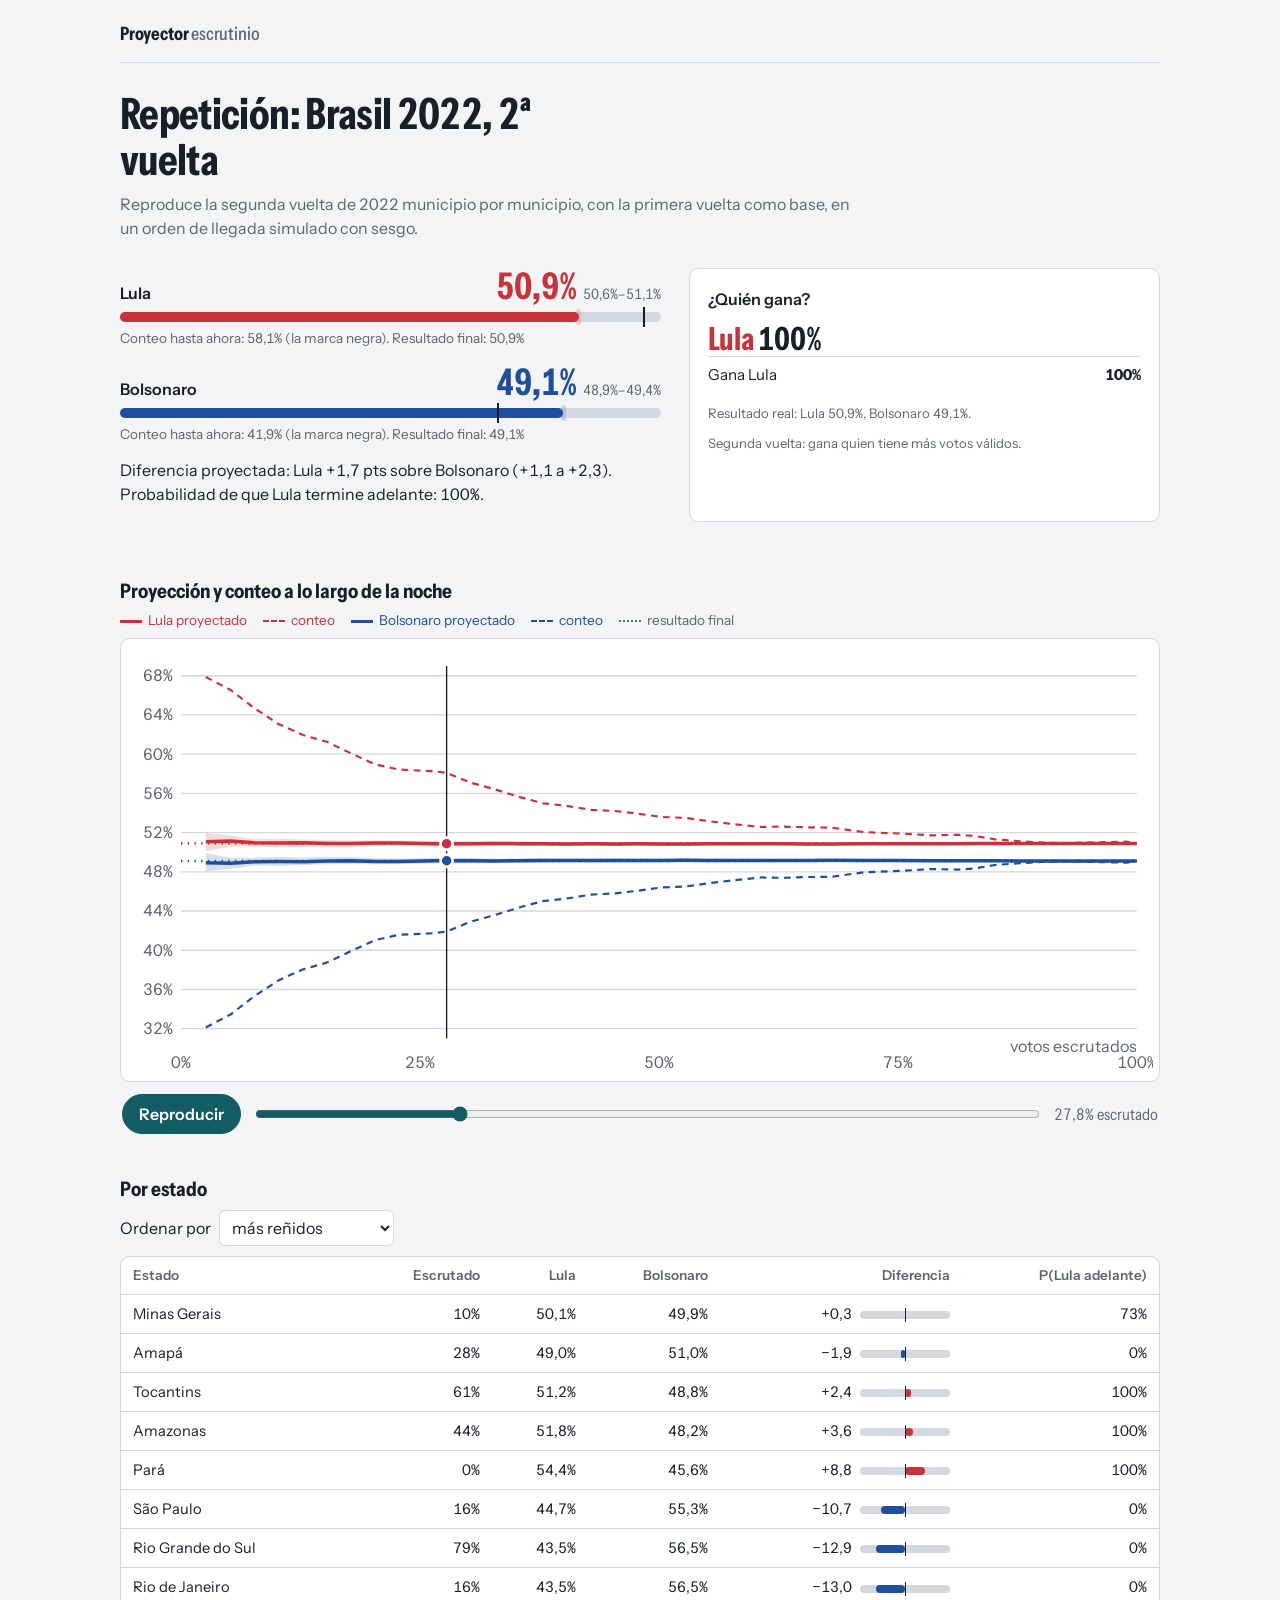
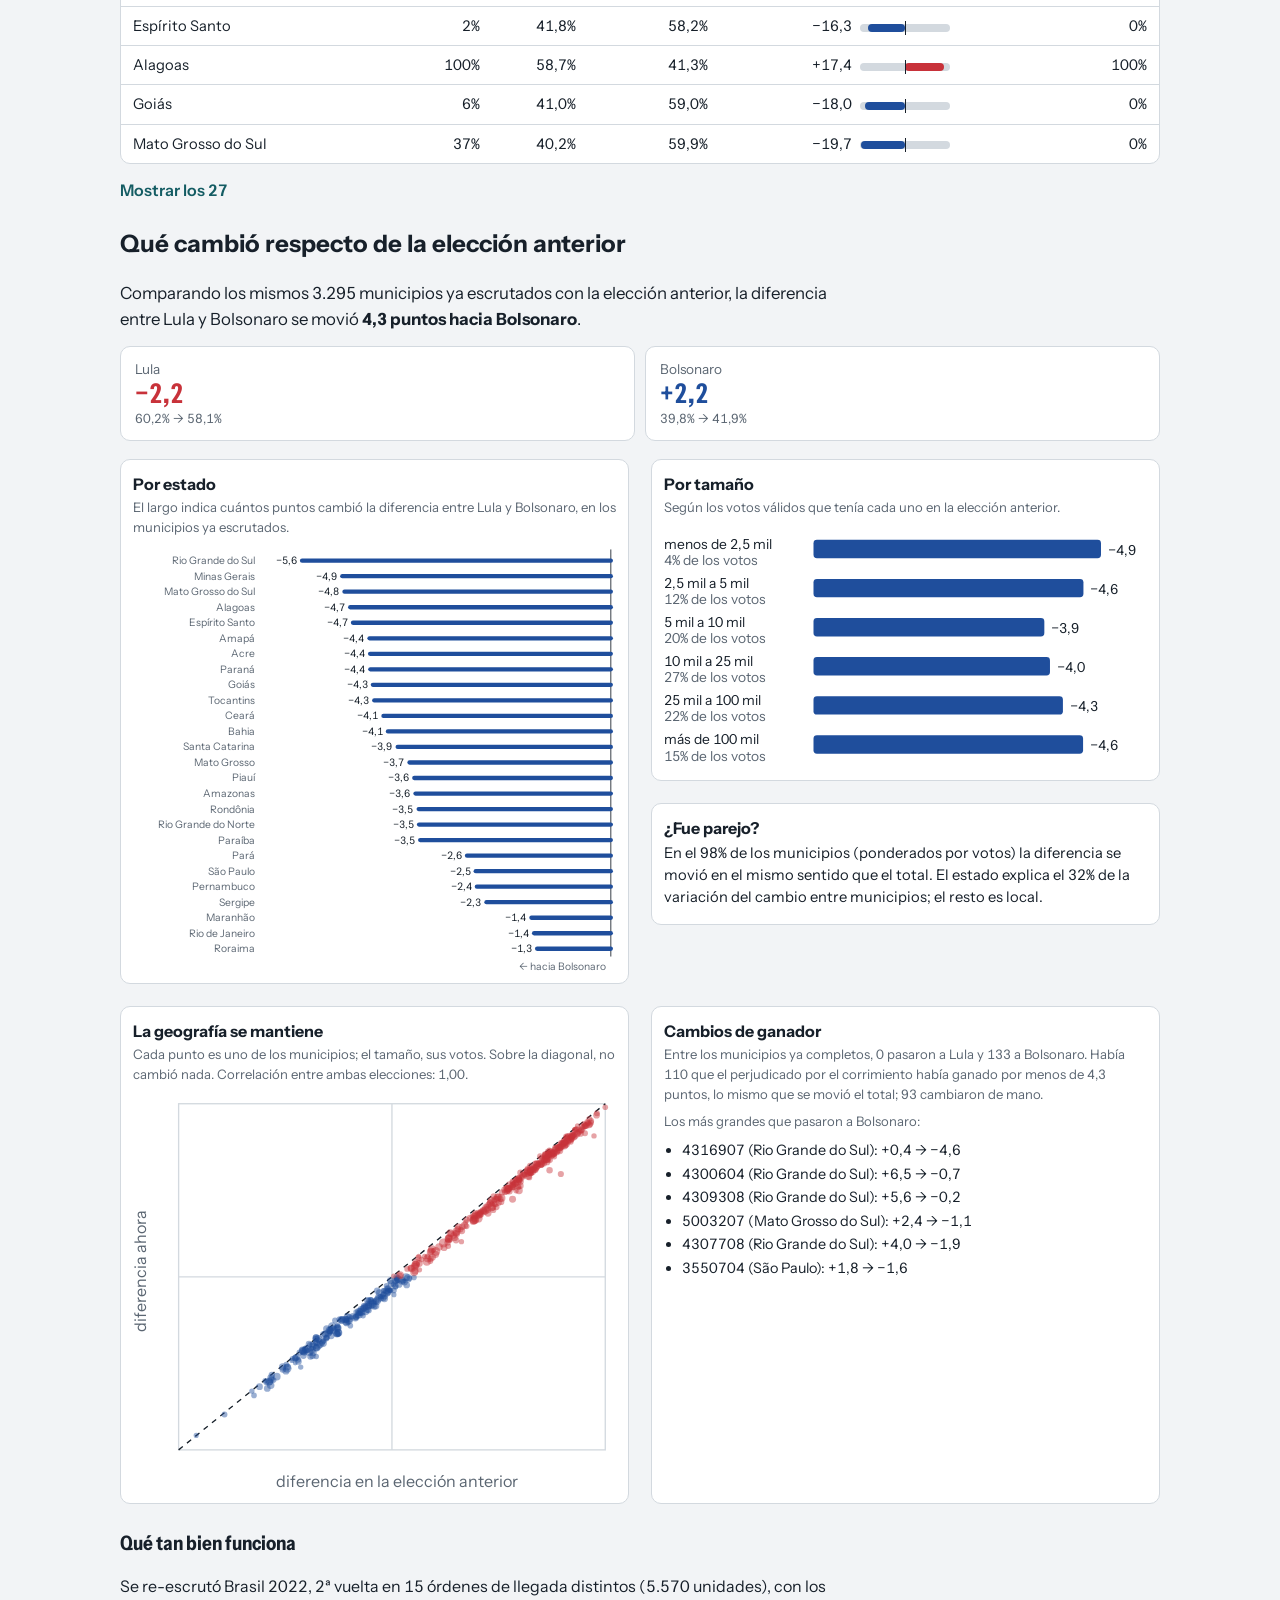
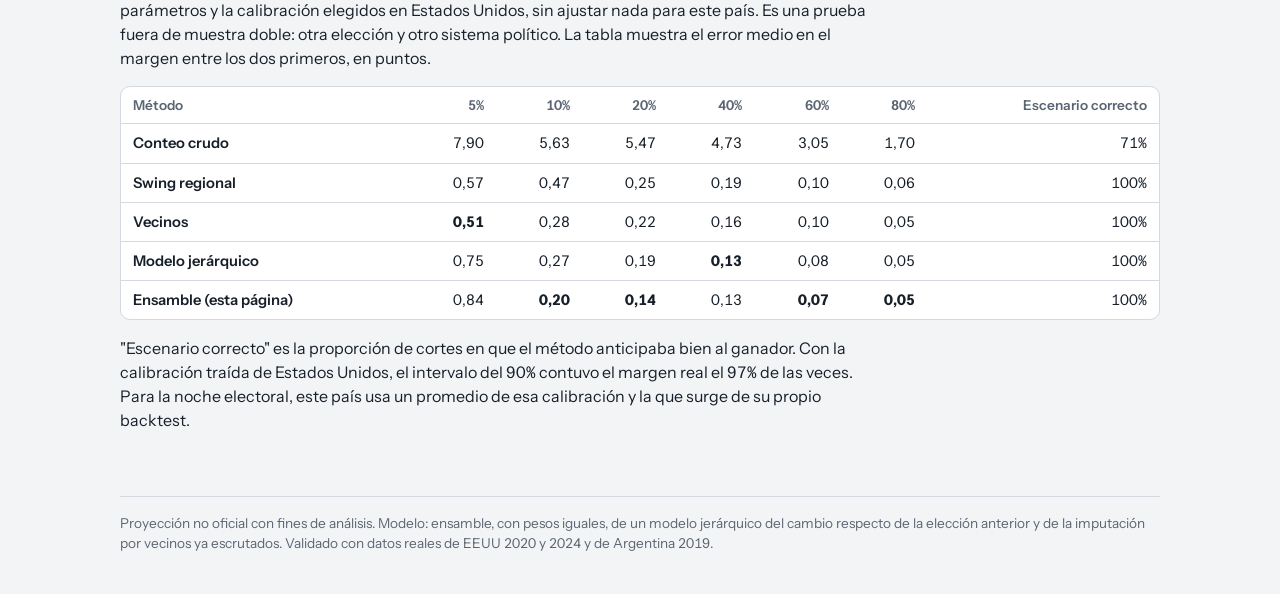
==== commit 6a4d76f7: "Página: nombres completos de los estados (Brasil y EEUU) en lugar de las siglas Co-Authored-By: Clau" ====
--- a/site/index.html
+++ b/site/index.html
@@ -6,27 +6,413 @@
 <title>Proyector electoral</title>
 <link rel="preconnect" href="https://fonts.googleapis.com">
 <link rel="preconnect" href="https://fonts.gstatic.com" crossorigin>
-<link href="https://fonts.googleapis.com/css2?family=Libre+Franklin:wght@400..800&family=Source+Serif+4:opsz,wght@8..60,400..700&display=swap" rel="stylesheet">
-<link rel="stylesheet" href="app.css">
+<link href="https://fonts.googleapis.com/css2?family=Instrument+Sans:wdth,wght@75..100,400..700&display=swap" rel="stylesheet">
+<style>
+:root{
+  --paper:#f2f4f6; --sheet:#ffffff; --ink:#17202a; --muted:#5b6672; --rule:#d3d9df; --ctl:#145c63; --ctl-ink:#ffffff; --band:.18;
+  box-sizing:border-box; padding-top:env(safe-area-inset-top,0px); padding-bottom:env(safe-area-inset-bottom,0px);
+}
+@media (prefers-color-scheme:dark){ :root:not([data-theme="light"]){
+  --paper:#11161c; --sheet:#171e26; --ink:#e5e9ed; --muted:#8c97a3; --rule:#2a333d; --ctl:#6fc1c4; --ctl-ink:#0c1216; --band:.28;
+}}
+:root[data-theme="dark"]{ --paper:#11161c; --sheet:#171e26; --ink:#e5e9ed; --muted:#8c97a3; --rule:#2a333d; --ctl:#6fc1c4; --ctl-ink:#0c1216; --band:.28; }
+html{scroll-padding-top:env(safe-area-inset-top,0px)}
+*,*::before,*::after{box-sizing:inherit}
+body{margin:0;background:var(--paper);color:var(--ink);font-family:"Instrument Sans",system-ui,-apple-system,"Segoe UI",sans-serif;
+  font-size:16px;line-height:1.5;font-variant-numeric:tabular-nums;-webkit-text-size-adjust:100%}
+.wrap{max-width:1080px;margin:0 auto;padding:0 20px}
+a{color:var(--ctl)}
+:focus-visible{outline:2px solid var(--ctl);outline-offset:2px;border-radius:3px}
+
+header.top{display:flex;flex-wrap:wrap;align-items:baseline;justify-content:space-between;gap:12px;padding:20px 0 14px;border-bottom:1px solid var(--rule)}
+.brand{font-weight:700;font-stretch:80%;font-size:1.15rem;letter-spacing:-.01em}
+.brand span{color:var(--muted);font-weight:500}
+nav.countries{display:flex;gap:4px;background:var(--sheet);border:1px solid var(--rule);border-radius:999px;padding:3px}
+nav.countries button{font:inherit;font-size:.95rem;border:0;background:transparent;color:var(--ink);padding:6px 14px;border-radius:999px;cursor:pointer}
+nav.countries button[aria-selected="true"]{background:var(--ctl);color:var(--ctl-ink);font-weight:600}
+nav.countries[hidden]{display:none}
+
+.headline{padding:28px 0 6px}
+.headline h1{font-size:clamp(1.7rem,4.6vw,2.7rem);line-height:1.08;font-stretch:78%;font-weight:700;letter-spacing:-.015em;margin:0 0 8px;max-width:22ch}
+.headline p{margin:0;color:var(--muted);max-width:68ch}
+
+.grid{display:grid;grid-template-columns:minmax(0,1.15fr) minmax(0,1fr);gap:28px;padding:22px 0}
+@media (max-width:820px){.grid{grid-template-columns:minmax(0,1fr);gap:20px}}
+
+.cands{display:flex;flex-direction:column;gap:16px}
+.cand .row1{display:flex;align-items:baseline;justify-content:space-between;gap:10px}
+.cand .name{font-weight:600}
+.cand .pct{font-stretch:75%;font-weight:700;font-size:2.3rem;line-height:1}
+.cand .ci{color:var(--muted);font-size:.9rem;margin-left:6px;font-stretch:90%}
+.track{position:relative;height:10px;background:var(--rule);border-radius:5px;margin-top:6px}
+.track .bar{position:absolute;left:0;top:0;bottom:0;border-radius:5px}
+.track .band{position:absolute;top:-3px;bottom:-3px;border-radius:3px}
+.track .tick{position:absolute;top:-5px;width:2px;height:20px;background:var(--ink)}
+.cand .sub{font-size:.85rem;color:var(--muted);margin-top:6px}
+
+.outcome{background:var(--sheet);border:1px solid var(--rule);border-radius:10px;padding:18px 18px 16px}
+.outcome h2{font-size:1rem;margin:0 0 10px;font-weight:600}
+.big{font-stretch:75%;font-weight:700;font-size:2rem;line-height:1.1}
+.outcome .line{display:flex;justify-content:space-between;gap:10px;padding:7px 0;border-top:1px solid var(--rule);font-size:.95rem}
+.outcome .line:first-of-type{border-top:0}
+.outcome .note{font-size:.82rem;color:var(--muted);margin-top:10px}
+.ev{display:flex;height:22px;border-radius:4px;overflow:hidden;margin:10px 0 4px;position:relative;background:var(--rule)}
+.ev div{height:100%}
+.ev .half{position:absolute;left:50%;top:-4px;bottom:-4px;width:2px;background:var(--ink)}
+
+section.chart{padding:8px 0 4px}
+.chart h2,.regions h2,.method h2{font-size:1.25rem;font-stretch:85%;margin:24px 0 4px}
+.legend{display:flex;flex-wrap:wrap;gap:16px;font-size:.85rem;color:var(--muted);margin:4px 0 8px}
+.legend i{display:inline-block;width:22px;height:0;border-top:3px solid currentColor;vertical-align:middle;margin-right:6px}
+.legend i.dash{border-top-style:dashed;border-top-width:2px}
+.legend i.dot{border-top-style:dotted;border-top-width:2px}
+.svgwrap{background:var(--sheet);border:1px solid var(--rule);border-radius:10px;padding:8px 6px 2px}
+svg{display:block;width:100%;height:auto}
+svg text{font-family:inherit;fill:var(--muted);font-size:12px}
+.scrub{display:flex;flex-wrap:wrap;align-items:center;gap:10px 12px;padding:12px 2px}
+.scrub button{font:inherit;font-weight:600;border:1px solid var(--ctl);background:var(--ctl);color:var(--ctl-ink);border-radius:999px;padding:7px 16px;cursor:pointer;min-width:96px}
+.scrub input{flex:1 1 160px;accent-color:var(--ctl);min-width:0}
+.scrub output{font-stretch:85%;min-width:9ch;text-align:right;color:var(--muted)}
+
+.regions .tools{display:flex;flex-wrap:wrap;gap:8px;align-items:center;margin:6px 0 10px}
+.regions select{font:inherit;padding:6px 8px;border-radius:6px;border:1px solid var(--rule);background:var(--sheet);color:var(--ink)}
+.tablewrap{overflow-x:auto;background:var(--sheet);border:1px solid var(--rule);border-radius:10px}
+table{border-collapse:collapse;width:100%;font-size:.92rem}
+th,td{padding:8px 12px;text-align:right;border-bottom:1px solid var(--rule);white-space:nowrap}
+th:first-child,td:first-child{text-align:left}
+th{font-weight:600;color:var(--muted);font-size:.85rem}
+tr:last-child td{border-bottom:0}
+.mbar{display:inline-block;width:90px;height:8px;background:var(--rule);border-radius:4px;position:relative;vertical-align:middle;margin-left:8px}
+.mbar span{position:absolute;top:0;bottom:0;border-radius:4px}
+.mbar::after{content:"";position:absolute;left:50%;top:-3px;bottom:-3px;width:1px;background:var(--ink)}
+.more{font:inherit;margin-top:10px;background:none;border:0;color:var(--ctl);cursor:pointer;padding:4px 0;font-weight:600}
+
+.method{padding-bottom:48px}
+.method p{max-width:70ch}
+.method table td:first-child{font-weight:600}
+.best{font-weight:700;color:var(--ink)}
+.empty{background:var(--sheet);border:1px dashed var(--rule);border-radius:10px;padding:22px;margin:22px 0}
+.empty h2{margin-top:0;font-stretch:85%}
+.empty code{font-size:.9em;background:var(--paper);padding:1px 5px;border-radius:4px}
+.empty ol{padding-left:20px}
+footer{border-top:1px solid var(--rule);padding:16px 0 40px;color:var(--muted);font-size:.85rem}
+.changes .lead{font-size:1.05rem;max-width:68ch;margin:6px 0 14px}
+.cards{display:grid;grid-template-columns:repeat(auto-fit,minmax(170px,1fr));gap:10px;margin:8px 0 18px}
+.card{background:var(--sheet);border:1px solid var(--rule);border-radius:10px;padding:12px 14px}
+.card .k{font-size:.85rem;color:var(--muted)}
+.card .v{font-stretch:75%;font-weight:700;font-size:1.7rem;line-height:1.1}
+.card .s{font-size:.8rem;color:var(--muted)}
+.two{display:grid;grid-template-columns:minmax(0,1fr) minmax(0,1fr);gap:22px}
+@media (max-width:820px){.two{grid-template-columns:minmax(0,1fr)}}
+.panel{background:var(--sheet);border:1px solid var(--rule);border-radius:10px;padding:12px 12px 8px}
+.panel h3{font-size:1rem;margin:0 0 2px}
+.panel .cap{font-size:.82rem;color:var(--muted);margin:0 0 8px}
+.flips{font-size:.9rem;margin:0;padding-left:18px}
+.flips li{margin:2px 0}
+@media (prefers-reduced-motion:reduce){*{transition:none!important}}
+</style>
 </head>
 <body>
-<header class="mast">
-  <div class="wrap mastin">
-    <a class="brand" href="#">Proyector <span>electoral</span></a>
-    <div class="menu">
-      <button id="menubtn" type="button" aria-expanded="false" aria-controls="menu">Elecciones <span aria-hidden="true">▾</span></button>
-      <div id="menu" class="menupanel" hidden>
-        <input id="menuq" type="search" placeholder="Buscar un país o una elección" aria-label="Buscar un país o una elección" autocomplete="off">
-        <div id="menulist"></div>
-      </div>
+<div class="wrap">
+  <header class="top">
+    <div class="brand">Proyector <span>escrutinio</span></div>
+    <nav class="countries" role="tablist" aria-label="País"></nav>
+  </header>
+  <main id="app"></main>
+  <footer>Proyección no oficial con fines de análisis. Modelo: ensamble, con pesos iguales, de un modelo jerárquico del cambio respecto de la elección anterior y de la imputación por vecinos ya escrutados. Validado con datos reales de EEUU 2020 y 2024 y de Argentina 2019.</footer>
+</div>
+
+<script>
+// Configuración base por país (se usa si no hay datos todavía)
+const CONFIGS = {
+  br:{country:"br",title:"Brasil",office:"Presidente, 2ª vuelta",candidates:{"Lula":"lula","Flávio Bolsonaro":"bolsonaro"},
+      colors:{"Lula":"#c8323a","Flávio Bolsonaro":"#1f4e9c"},rule_kind:"runoff",region_label:"Estado",unit_label:"municipios",
+      note:"Segunda vuelta: gana quien tiene más votos válidos. Base: 1ª vuelta 2026, municipio por municipio.",
+      setup:["Bajá la 1ª vuelta 2026 por municipio: <code>python -m adapters.br_live data/br_1t_2026.csv --turno 1 --config br_1t</code>.",
+             "Armá la base del balotaje: <code>python -m adapters.br base2t data/br_1t_2026.csv</code>.",
+             "Durante el escrutinio: <code>python en_vivo.py br --turno 2</code>."]},
+  us:{country:"us",title:"Estados Unidos",office:"Presidente",rule_kind:"ec"},
+  ar:{country:"ar",title:"Argentina",office:"Presidente, primera vuelta",candidates:{"La Libertad Avanza":"lla","Peronismo":"peronismo","Juntos por el Cambio":"jxc","Otros":"otros"},
+      colors:{"La Libertad Avanza":"#6b3fa0","Peronismo":"#2a8fd6","Juntos por el Cambio":"#e0b21b","Otros":"#8a8f98"},rule_kind:"two_round",region_label:"Provincia",unit_label:"circuitos",
+      note:"Gana en primera vuelta con 45% de los votos afirmativos, o con 40% y 10 puntos de ventaja. Base: primera vuelta 2023.",
+      setup:["Bajá los resultados 2023 por mesa de la DINE y corré <code>python -m adapters.ar archivo.csv</code> (agrega por circuito).",
+             "Cuando se oficialicen los candidatos 2027, completá el mapeo de frentes en <code>config/ar.json</code>.",
+             "Escribí un conversor del escrutinio provisorio y corré <code>python run_live.py ar escrutinio.csv</code>."]}
+};
+// Elección que muestra la página. Las demás siguen disponibles con #us o #ar en la dirección,
+// hasta que haya un menú de elecciones.
+// Nombres completos de las regiones (los datos usan siglas)
+const REGION_NAMES = {br:{"AC": "Acre", "AL": "Alagoas", "AM": "Amazonas", "AP": "Amapá", "BA": "Bahia", "CE": "Ceará", "DF": "Distrito Federal", "ES": "Espírito Santo", "GO": "Goiás", "MA": "Maranhão", "MG": "Minas Gerais", "MS": "Mato Grosso do Sul", "MT": "Mato Grosso", "PA": "Pará", "PB": "Paraíba", "PE": "Pernambuco", "PI": "Piauí", "PR": "Paraná", "RJ": "Rio de Janeiro", "RN": "Rio Grande do Norte", "RO": "Rondônia", "RR": "Roraima", "RS": "Rio Grande do Sul", "SC": "Santa Catarina", "SE": "Sergipe", "SP": "São Paulo", "TO": "Tocantins"},
+  us:{"AL": "Alabama", "AK": "Alaska", "AZ": "Arizona", "AR": "Arkansas", "CA": "California", "CO": "Colorado", "CT": "Connecticut", "DE": "Delaware", "DC": "Washington D. C.", "FL": "Florida", "GA": "Georgia", "HI": "Hawái", "ID": "Idaho", "IL": "Illinois", "IN": "Indiana", "IA": "Iowa", "KS": "Kansas", "KY": "Kentucky", "LA": "Luisiana", "ME": "Maine", "MD": "Maryland", "MA": "Massachusetts", "MI": "Míchigan", "MN": "Minnesota", "MS": "Misisipi", "MO": "Misuri", "MT": "Montana", "NE": "Nebraska", "NV": "Nevada", "NH": "Nuevo Hampshire", "NJ": "Nueva Jersey", "NM": "Nuevo México", "NY": "Nueva York", "NC": "Carolina del Norte", "ND": "Dakota del Norte", "OH": "Ohio", "OK": "Oklahoma", "OR": "Oregón", "PA": "Pensilvania", "RI": "Rhode Island", "SC": "Carolina del Sur", "SD": "Dakota del Sur", "TN": "Tennessee", "TX": "Texas", "UT": "Utah", "VT": "Vermont", "VA": "Virginia", "WA": "Washington", "WV": "Virginia Occidental", "WI": "Wisconsin", "WY": "Wyoming"}};
+const rname = code => ((REGION_NAMES[STATE.country]||{})[code]) || code;
+const ACTIVE = ["br"];
+const ORDER = ["br","us","ar"];
+const STATE = {country:ACTIVE[0], data:{}, idx:{}, playing:null, showAll:false, sort:"close"};
+const $ = s => document.querySelector(s);
+const pct = (x,d=1) => (x*100).toFixed(d).replace(".",",")+"%";
+const pts = (x,d=1) => (x>=0?"+":"−")+Math.abs(x*100).toFixed(d).replace(".",",");
+const esc = s => String(s).replace(/[&<>"]/g,c=>({"&":"&amp;","<":"&lt;",">":"&gt;",'"':"&quot;"}[c]));
+
+async function load(c){
+  if (STATE.data[c] !== undefined) return STATE.data[c];
+  let d = (window.__DATA__||{})[c];
+  if (!d && !window.__DATA__) { try { const r = await fetch(`data/${c}.json`,{cache:"no-store"}); if (r.ok) d = await r.json(); } catch(e){} }
+  STATE.data[c] = d || null;
+  if (d) STATE.idx[c] = d.mode === "replay" ? Math.min(10, d.history.length-1) : d.history.length-1;
+  return STATE.data[c];
+}
+
+function nav(){
+  const n = $("nav.countries"); n.innerHTML = "";
+  const tabs = ACTIVE.includes(STATE.country) ? ACTIVE : [STATE.country];
+  n.hidden = tabs.length < 2;
+  tabs.forEach(c => {
+    const b = document.createElement("button");
+    b.textContent = CONFIGS[c].title; b.setAttribute("role","tab");
+    b.setAttribute("aria-selected", c===STATE.country); b.onclick = () => { stop(); STATE.country=c; STATE.showAll=false; history.replaceState(null,"","#"+c); render(); };
+    n.appendChild(b);
+  });
+}
+
+async function render(){
+  nav();
+  const c = STATE.country, d = await load(c), app = $("#app");
+  if (!d) { app.innerHTML = emptyView(CONFIGS[c]); return; }
+  const cfg = d.config, C = Object.keys(cfg.candidates), f = d.history[STATE.idx[c]];
+  const order = C.map((n,i)=>i).sort((a,b)=>f.proj[b]-f.proj[a]);
+  const lead = C[order[0]], second = C[order[1]];
+  const mg = f.margin;
+  const head = d.mode === "replay"
+    ? `Repetición: ${esc(cfg.title)}${d.country === "us" ? " 2024" : ""}`
+    : `${esc(cfg.title)}: ${esc(lead)} ${mg && mg.p_a_ahead>0.95 ? "proyectado adelante" : "levemente arriba"}`;
+  const sub = d.mode === "replay"
+    ? (d.replay_sub || `Reproduce el escrutinio de 2024 condado por condado, con la base 2020, en el orden aproximado de cierre por huso horario. Mové el control para ver qué decía la proyección en cada momento.`)
+    : `Proyección del resultado final con ${pct(f.counted)} de los votos esperados ya escrutados (${f.units[0].toLocaleString("es-AR")} de ${f.units[1].toLocaleString("es-AR")} ${esc(cfg.unit_label)}). No es un resultado oficial.`;
+
+  app.innerHTML = `
+  <div class="headline"><h1>${head}</h1><p>${sub}</p></div>
+  <div class="grid">
+    <div><div class="cands">${order.map(i=>candRow(cfg,C,i,f,d)).join("")}</div>
+      ${mg ? `<p class="cand sub" style="margin-top:14px">Diferencia proyectada: ${esc(mg.a)} ${pts(mg.mid)} pts sobre ${esc(mg.b)} (${pts(mg.lo)} a ${pts(mg.hi)}). Probabilidad de que ${esc(mg.a)} termine adelante: ${pct(mg.p_a_ahead,0)}.</p>`:""}
     </div>
+    ${outcome(cfg,C,f,d)}
   </div>
-</header>
-<div class="wrap">
-  <main id="app"><p class="loading">Cargando…</p></main>
-  <footer>Proyección no oficial con fines de análisis. Modelo: ensamble, con pesos iguales, de un modelo jerárquico del cambio respecto de la elección anterior y de la imputación por vecinos ya escrutados. Validado con datos reales de EEUU 2020 y 2024 y de Argentina 2019. Mapas: Censo de EEUU, IBGE (vía geodata-br) e INDEC.</footer>
-</div>
-<div id="tip" class="tip" role="status" hidden></div>
-<script src="app.js"></script>
+  <section class="chart">
+    <h2>Proyección y conteo a lo largo de la noche</h2>
+    <div class="legend">${order.slice(0,2).map(i=>`<span style="color:${cfg.colors[C[i]]}"><i></i>${esc(C[i])} proyectado</span><span style="color:${cfg.colors[C[i]]}"><i class="dash"></i>conteo</span>`).join("")}${d.truth?`<span><i class="dot"></i>resultado final</span>`:""}</div>
+    <div class="svgwrap">${chart(d,cfg,C,order.slice(0,2))}</div>
+    ${d.history.length>1?`<div class="scrub">
+      <button id="play" type="button">${STATE.playing?"Pausar":"Reproducir"}</button>
+      <input id="slider" type="range" min="0" max="${d.history.length-1}" value="${STATE.idx[c]}" aria-label="Momento del escrutinio">
+      <output id="sout">${pct(f.counted)} escrutado</output></div>`:""}
+  </section>
+  ${regionsView(d,cfg,C,f,order)}
+  ${changesView(d,cfg,f)}
+  ${d.backtest?methodView(d):""}`;
+  const s = $("#slider");
+  if (s) { s.oninput = e => { stop(); STATE.idx[c] = +e.target.value; render(); }; $("#play").onclick = togglePlay; }
+  const m = $("#more"); if (m) m.onclick = () => { STATE.showAll = !STATE.showAll; render(); };
+  const so = $("#sort"); if (so) so.onchange = e => { STATE.sort = e.target.value; render(); };
+}
+
+function candRow(cfg,C,i,f,d){
+  const col = cfg.colors[C[i]], lo = f.lo?f.lo[i]:null, hi = f.hi?f.hi[i]:null, max = 0.6;
+  const x = v => Math.min(100, v/max*100);
+  return `<div class="cand">
+    <div class="row1"><span class="name">${esc(C[i])}</span><span><span class="pct" style="color:${col}">${pct(f.proj[i])}</span>${lo!=null?`<span class="ci">${pct(lo)}–${pct(hi)}</span>`:""}</span></div>
+    <div class="track" aria-hidden="true">
+      ${lo!=null?`<div class="band" style="left:${x(lo)}%;width:${Math.max(.6,x(hi)-x(lo))}%;background:${col};opacity:var(--band)"></div>`:""}
+      <div class="bar" style="width:${x(f.proj[i])}%;background:${col}"></div>
+      <div class="tick" style="left:calc(${x(f.crude[i])}% - 1px)" title="Conteo"></div>
+    </div>
+    <div class="sub">Conteo hasta ahora: ${pct(f.crude[i])} (la marca negra)${d.truth?`. Resultado final: ${pct(d.truth.shares[i])}`:""}</div>
+  </div>`;
+}
+
+function outcome(cfg,C,f,d){
+  const r = f.rule;
+  if (!r) return `<div class="outcome"><h2>Resultado</h2><p class="note">Todavía hay muy pocas unidades escrutadas para simular escenarios.</p></div>`;
+  if (cfg.rule_kind === "ec") {
+    const evs = C.map(n=>({n, v:r["ev_"+n]})).filter(o=>o.v && o.v.mid>0).sort((a,b)=>b.v.mid-a.v.mid);
+    const tot = 538, sum = evs.reduce((s,o)=>s+o.v.mid,0);
+    const winners = Object.entries(r.ganador||{}).sort((a,b)=>b[1]-a[1]);
+    return `<div class="outcome"><h2>Colegio electoral proyectado</h2>
+      <div class="big">${evs.map(o=>`<span style="color:${cfg.colors[o.n]}">${esc(o.n)} ${Math.round(o.v.mid)}</span>`).join(" · ")}</div>
+      <div class="ev" role="img" aria-label="Votos electorales proyectados">${evs.map(o=>`<div style="width:${o.v.mid/tot*100}%;background:${cfg.colors[o.n]}"></div>`).join("")}<span class="half"></span></div>
+      <div class="note" style="margin-top:0">La línea marca 270, la mayoría.</div>
+      ${evs.map(o=>`<div class="line"><span>${esc(o.n)}</span><span>${Math.round(o.v.lo)}–${Math.round(o.v.hi)} votos electorales</span></div>`).join("")}
+      ${winners.map(([n,p])=>`<div class="line"><span>${n==="sin mayoría"?"Nadie llega a 270":"Gana "+esc(n)}</span><strong>${pct(p,0)}</strong></div>`).join("")}
+      ${d.truth&&d.truth.ev?`<div class="note">Resultado real: Trump 312, Harris 226.</div>`:""}
+      <div class="note">${esc(cfg.note||"")}</div></div>`;
+  }
+  if (cfg.rule_kind === "runoff") {
+    const w = Object.entries(r.ganador||{}).sort((a,b)=>b[1]-a[1]);
+    return `<div class="outcome"><h2>¿Quién gana?</h2>
+      ${w.length?`<div class="big"><span style="color:${cfg.colors[w[0][0]]||"inherit"}">${esc(w[0][0])}</span> ${pct(w[0][1],0)}</div>`:""}
+      ${w.map(([k,p])=>`<div class="line"><span>Gana ${esc(k)}</span><strong>${pct(p,0)}</strong></div>`).join("")}
+      ${d.truth&&d.truth.text?`<div class="note">${esc(d.truth.text)}</div>`:""}
+      <div class="note">${esc(cfg.note||"")}</div></div>`;
+  }
+  const res = Object.entries(r.resultado||{}).sort((a,b)=>b[1]-a[1]);
+  const pb = typeof r.balotaje === "number" ? r.balotaje : null;
+  return `<div class="outcome"><h2>¿Hay balotaje?</h2>
+    ${pb!=null?`<div class="big">${pct(pb,0)} <span style="font-size:1rem;font-weight:500;font-stretch:100%">de probabilidad de segunda vuelta</span></div>`:""}
+    ${res.map(([k,p])=>`<div class="line"><span>${esc(k)}</span><strong>${pct(p,0)}</strong></div>`).join("")}
+    ${d.truth&&d.truth.text?`<div class="note">${esc(d.truth.text)}</div>`:""}
+    <div class="note">${esc(cfg.note||"")}</div></div>`;
+}
+
+function chart(d,cfg,C,idx){
+  const H = d.history, W = Math.round(Math.max(340, Math.min(760, (document.querySelector(".wrap").clientWidth||760) - 16))), Ht = W < 520 ? 280 : 320, m = {l:40,r:12,t:14,b:30};
+  const xs = v => m.l + v*(W-m.l-m.r);
+  let lo = 1, hi = 0;
+  H.forEach(f => idx.forEach(i => { [f.proj[i], f.crude[i], f.lo?f.lo[i]:f.proj[i], f.hi?f.hi[i]:f.proj[i]].forEach(v=>{lo=Math.min(lo,v);hi=Math.max(hi,v);}); }));
+  if (d.truth) idx.forEach(i=>{lo=Math.min(lo,d.truth.shares[i]);hi=Math.max(hi,d.truth.shares[i]);});
+  lo = Math.floor(lo*50)/50 - .01; hi = Math.ceil(hi*50)/50 + .01;
+  const ys = v => m.t + (hi-v)/(hi-lo)*(Ht-m.t-m.b);
+  const path = (get) => H.map((f,k)=>`${k?"L":"M"}${xs(f.counted).toFixed(1)},${ys(get(f)).toFixed(1)}`).join("");
+  let g = "";
+  const step = (hi - lo) > .2 ? .04 : .02;
+  for (let v = Math.ceil(lo/step)*step; v <= hi + 1e-9; v += step) g += `<line x1="${m.l}" x2="${W-m.r}" y1="${ys(v)}" y2="${ys(v)}" stroke="var(--rule)"/><text x="${m.l-6}" y="${ys(v)+4}" text-anchor="end">${Math.round(v*100)}%</text>`;
+  [0,.25,.5,.75,1].forEach(v => g += `<text x="${xs(v)}" y="${Ht-8}" text-anchor="middle">${Math.round(v*100)}%</text>`);
+  g += `<text x="${W-m.r}" y="${Ht-20}" text-anchor="end">votos escrutados</text>`;
+  idx.forEach(i => {
+    const col = cfg.colors[C[i]];
+    const withCI = H.filter(f=>f.lo);
+    if (withCI.length > 1) {
+      const top = withCI.map((f,k)=>`${k?"L":"M"}${xs(f.counted).toFixed(1)},${ys(f.hi[i]).toFixed(1)}`).join("");
+      const bot = withCI.slice().reverse().map(f=>`L${xs(f.counted).toFixed(1)},${ys(f.lo[i]).toFixed(1)}`).join("");
+      g += `<path d="${top}${bot}Z" fill="${col}" opacity="var(--band)" style="opacity:var(--band)"/>`;
+    }
+    g += `<path d="${path(f=>f.crude[i])}" fill="none" stroke="${col}" stroke-width="1.6" stroke-dasharray="5 4"/>`;
+    g += `<path d="${path(f=>f.proj[i])}" fill="none" stroke="${col}" stroke-width="2.6"/>`;
+    if (d.truth) g += `<line x1="${m.l}" x2="${W-m.r}" y1="${ys(d.truth.shares[i])}" y2="${ys(d.truth.shares[i])}" stroke="${col}" stroke-dasharray="1 4" stroke-width="2"/>`;
+  });
+  const cur = H[STATE.idx[STATE.country]];
+  g += `<line x1="${xs(cur.counted)}" x2="${xs(cur.counted)}" y1="${m.t}" y2="${Ht-m.b}" stroke="var(--ink)" stroke-width="1"/>`;
+  idx.forEach(i => g += `<circle cx="${xs(cur.counted)}" cy="${ys(cur.proj[i])}" r="4.5" fill="${cfg.colors[C[i]]}" stroke="var(--sheet)" stroke-width="2"/>`);
+  return `<svg viewBox="0 0 ${W} ${Ht}" role="img" aria-label="Evolución de la proyección y del conteo">${g}</svg>`;
+}
+
+function regionsView(d,cfg,C,f,order){
+  const a = order[0], b = order[1], R = d.regions;
+  let rows = R.map((code,r)=>({name:rname(code), cnt:f.regions.counted[r], p:f.regions.proj[r], v:f.regions.votes[r], pa:f.regions.p_ahead?f.regions.p_ahead[r]:null}));
+  const key = {close:o=>Math.abs(o.p[a]-o.p[b]), votes:o=>-o.v, counted:o=>o.cnt, name:o=>o.name}[STATE.sort];
+  rows.sort((x,y)=> STATE.sort==="name" ? x.name.localeCompare(y.name) : key(x)-key(y));
+  const shown = STATE.showAll ? rows : rows.slice(0,12);
+  const ca = cfg.colors[C[a]], cb = cfg.colors[C[b]];
+  return `<section class="regions"><h2>Por ${esc(cfg.region_label.toLowerCase())}</h2>
+  <div class="tools"><label for="sort">Ordenar por</label><select id="sort">
+    ${[["close","más reñidos"],["votes","más votos"],["counted","menos escrutados"],["name","nombre"]].map(([k,l])=>`<option value="${k}" ${STATE.sort===k?"selected":""}>${l}</option>`).join("")}</select></div>
+  <div class="tablewrap"><table><thead><tr><th>${esc(cfg.region_label)}</th><th>Escrutado</th><th>${esc(C[a])}</th><th>${esc(C[b])}</th><th>Diferencia</th>${rows[0].pa!=null?`<th>P(${esc(C[a])} adelante)</th>`:""}</tr></thead><tbody>
+  ${shown.map(o=>{ const dm=o.p[a]-o.p[b], w=Math.min(50,Math.abs(dm)*250);
+    return `<tr><td>${esc(o.name)}</td><td>${pct(o.cnt,0)}</td><td>${pct(o.p[a])}</td><td>${pct(o.p[b])}</td>
+    <td>${pts(dm)}<span class="mbar"><span style="${dm>=0?`left:50%;width:${w}%;background:${ca}`:`right:50%;width:${w}%;background:${cb}`}"></span></span></td>
+    ${o.pa!=null?`<td>${pct(o.pa,0)}</td>`:""}</tr>`;}).join("")}
+  </tbody></table></div>
+  ${rows.length>12?`<button class="more" id="more" type="button">${STATE.showAll?"Mostrar menos":`Mostrar los ${rows.length}`}</button>`:""}</section>`;
+}
+
+function changesView(d,cfg,f){
+  const A = f.analysis; if (!A) return "";
+  const ca = cfg.colors[A.a], cb = cfg.colors[A.b], md = A.margin_delta, toward = md >= 0 ? A.a : A.b;
+  const u = esc(cfg.unit_label||"unidades"), rl = esc((cfg.region_label||"región").toLowerCase());
+  const art = /[aá]$|ón$/.test(rl) ? "La" : "El";
+  const chg = Object.entries(A.change).filter(([n,v]) => Math.abs(v.delta) > 0.001 || v.now > 0.02);
+  const lead = `Comparando los mismos ${A.units.toLocaleString("es-AR")} ${u} ya escrutados con la elección anterior, la diferencia entre ${esc(A.a)} y ${esc(A.b)} se movió <strong>${Math.abs(md*100).toFixed(1).replace(".",",")} puntos hacia ${esc(toward)}</strong>.`;
+  const cards = chg.map(([n,v]) => `<div class="card"><div class="k">${esc(n)}${v.shared_group?" (grupo)":""}</div>
+     <div class="v" style="color:${cfg.colors[n]||"var(--ink)"}">${pts(v.delta)}</div>
+     <div class="s">${pct(v.base)} → ${pct(v.now)}${v.shared_group?", contra el grupo de la base":""}</div></div>`).join("")
+   + (A.polls && A.polls.error!=null ? `<div class="card"><div class="k">Contra las encuestas</div><div class="v">${pts(A.polls.error)}</div><div class="s">La proyección da ${esc(A.a)} ${pts(f.margin.mid)}; las encuestas, ${pts(A.polls.margin)}${A.polls.source?` (${esc(A.polls.source)})`:""}</div></div>` : "");
+  // flechas por región
+  const R = A.by_region, W = 560, rowH = 18, H = R.length*rowH + 30, nameW = 150, valW = 46;
+  const lo = Math.min(0, ...R.map(r=>r.delta)), hi = Math.max(0, ...R.map(r=>r.delta)), span = Math.max(hi - lo, .01);
+  const xL = nameW + (lo < 0 ? valW : 0), xR = W - (hi > 0 ? valW : 6), sc = (xR - xL)/span, x0 = xL - lo*sc;
+  let g = `<line x1="${x0}" x2="${x0}" y1="4" y2="${H-22}" stroke="var(--ink)" stroke-width="1"/>`;
+  R.forEach((r,i) => { const y = 8 + i*rowH + rowH/2, x1 = x0 + r.delta*sc, col = r.delta >= 0 ? ca : cb;
+    g += `<text x="${nameW-8}" y="${y+4}" text-anchor="end">${esc(rname(r.region))}</text>`;
+    g += `<line x1="${x0}" x2="${x1}" y1="${y}" y2="${y}" stroke="${col}" stroke-width="5" stroke-linecap="round"/>`;
+    g += `<text x="${x1 + (r.delta>=0?6:-6)}" y="${y+4}" text-anchor="${r.delta>=0?"start":"end"}" style="fill:var(--ink)">${pts(r.delta)}</text>`; });
+  g += `${hi>0?`<text x="${x0+6}" y="${H-6}">hacia ${esc(A.a)} →</text>`:""}${lo<0?`<text x="${x0-6}" y="${H-6}" text-anchor="end">← hacia ${esc(A.b)}</text>`:""}`;
+  const arrows = `<svg viewBox="0 0 ${W} ${H}" role="img" aria-label="Cambio de la diferencia por ${rl}">${g}</svg>`;
+  // por tamaño
+  const Z = A.by_size, mz = Math.max(...Z.map(z=>Math.abs(z.delta)), .01), W2 = 420, H2 = Z.length*34 + 10;
+  let g2 = ""; Z.forEach((z,i) => { const y = 6 + i*34, w = Math.abs(z.delta)/mz*(W2-170), col = z.delta>=0?ca:cb;
+    g2 += `<text x="0" y="${y+14}" style="fill:var(--ink)">${esc(z.label)}</text><text x="0" y="${y+28}" font-size="11">${Math.round(z.share_votes*100)}% de los votos</text>`;
+    g2 += `<rect x="130" y="${y+6}" width="${Math.max(2,w)}" height="16" rx="3" fill="${col}"/><text x="${136+w}" y="${y+19}" style="fill:var(--ink)">${pts(z.delta)}</text>`; });
+  const sizes = `<svg viewBox="0 0 ${W2} ${H2}" role="img" aria-label="Cambio por tamaño">${g2}</svg>`;
+  // persistencia: el frame más cercano con muestra
+  let sf = null; const H0 = d.history, k0 = STATE.idx[STATE.country];
+  for (let k = k0; k >= 0; k--) if (H0[k].analysis && H0[k].analysis.scatter) { sf = H0[k].analysis; break; }
+  let scat = "";
+  if (sf) { const P = sf.scatter, Ws = 360, Hs = 300, m = 34, lim = Math.min(1, Math.max(.3, ...P.map(p=>Math.max(Math.abs(p[0]),Math.abs(p[1])))));
+    const X = v => m + (v+lim)/(2*lim)*(Ws-m-8), Y = v => 8 + (lim-v)/(2*lim)*(Hs-m-8);
+    let gs = `<rect x="${m}" y="8" width="${Ws-m-8}" height="${Hs-m-8}" fill="none" stroke="var(--rule)"/>`;
+    gs += `<line x1="${X(0)}" x2="${X(0)}" y1="8" y2="${Hs-m}" stroke="var(--rule)"/><line x1="${m}" x2="${Ws-8}" y1="${Y(0)}" y2="${Y(0)}" stroke="var(--rule)"/>`;
+    gs += `<line x1="${X(-lim)}" y1="${Y(-lim)}" x2="${X(lim)}" y2="${Y(lim)}" stroke="var(--ink)" stroke-dasharray="4 4"/>`;
+    P.forEach(p => { const col = p[1] >= 0 ? ca : cb; gs += `<circle cx="${X(p[0]).toFixed(1)}" cy="${Y(p[1]).toFixed(1)}" r="${(1+ (p[2]-2)*0.7).toFixed(1)}" fill="${col}" fill-opacity=".45"/>`; });
+    gs += `<text x="${(Ws+m)/2}" y="${Hs-6}" text-anchor="middle">diferencia en la elección anterior</text><text x="10" y="${(Hs-m)/2}" transform="rotate(-90 10 ${(Hs-m)/2})" text-anchor="middle">diferencia ahora</text>`;
+    scat = `<div class="panel"><h3>La geografía se mantiene</h3><p class="cap">Cada punto es uno de los ${u}; el tamaño, sus votos. Sobre la diagonal, no cambió nada. Correlación entre ambas elecciones: ${sf.persistence.toFixed(2).replace(".",",")}.</p><svg viewBox="0 0 ${Ws} ${Hs}" role="img" aria-label="Diferencia anterior contra actual">${gs}</svg></div>`; }
+  const F = A.flips, flipList = (arr, who) => arr.length ? `<ul class="flips">${arr.slice(0,6).map(x=>`<li>${esc(x.name)} (${esc(rname(x.region))}): ${pts(x.base)} → ${pts(x.now)}</li>`).join("")}</ul>` : "";
+  const flipsTxt = `<div class="panel"><h3>Cambios de ganador</h3>
+    <p class="cap">Entre los ${u} ya completos, ${F.to_a.toLocaleString("es-AR")} pasaron a ${esc(A.a)} y ${F.to_b.toLocaleString("es-AR")} a ${esc(A.b)}. Había ${F.vulnerable.toLocaleString("es-AR")} que el perjudicado por el corrimiento había ganado por menos de ${Math.abs(md*100).toFixed(1).replace(".",",")} puntos, lo mismo que se movió el total; ${F.vulnerable_flipped.toLocaleString("es-AR")} cambiaron de mano.</p>
+    ${F.to_a?`<p class="cap" style="margin-top:6px">Los más grandes que pasaron a ${esc(A.a)} (diferencia de ${esc(A.a)} sobre ${esc(A.b)}, antes → ahora):</p>${flipList(F.top_to_a, A.a)}`:""}
+    ${F.to_b?`<p class="cap" style="margin-top:6px">Los más grandes que pasaron a ${esc(A.b)}:</p>${flipList(F.top_to_b, A.b)}`:""}</div>`;
+  return `<section class="changes"><h2>Qué cambió respecto de la elección anterior</h2>
+   <p class="lead">${lead}</p><div class="cards">${cards}</div>
+   <div class="two"><div class="panel"><h3>Por ${rl}</h3><p class="cap">El largo indica cuántos puntos cambió la diferencia entre ${esc(A.a)} y ${esc(A.b)}, en los ${u} ya escrutados.</p>${arrows}</div>
+   <div style="display:flex;flex-direction:column;gap:22px"><div class="panel"><h3>Por tamaño</h3><p class="cap">Según los votos válidos que tenía cada uno en la elección anterior.</p>${sizes}</div>
+   <div class="panel"><h3>¿Fue parejo?</h3><p class="cap" style="font-size:.92rem;color:var(--ink)">En el ${pct(A.same_dir,0)} de los ${u} (ponderados por votos) la diferencia se movió en el mismo sentido que el total. ${art} ${rl} explica el ${pct(Math.max(0,A.r2_region),0)} de la variación del cambio entre ${u}; el resto es local.</p></div></div></div>
+   <div class="two" style="margin-top:22px">${scat}${flipsTxt}</div></section>`;
+}
+
+function methodView(d){
+  if (d.backtest.cal === "EEUU") return methodViewOther(d);
+  const bt = d.backtest, show = [0,1,2,4,6,8], names = {crudo:"Conteo crudo",swing_reg:"Swing regional",vecinos:"Vecinos",modelo:"Modelo jerárquico",ensamble:"Ensamble (esta página)"};
+  const best = show.map(k => Math.min(...bt.methods.filter(m=>m!=="crudo").map(m=>bt.mae[m][k])));
+  return `<section class="method"><h2>Qué tan bien funciona</h2>
+  <p>Para validar el método se re-escrutó la elección 2024 en ${bt.n_orders} órdenes de llegada distintos (algunos con sesgo fuerte: primero lo urbano, primero un partido, primero el este), usando sólo lo que se sabía en cada momento. La tabla muestra el error medio en el margen entre los dos primeros, en puntos, según cuánto se había contado. Los parámetros se eligieron con 2016→2020, sin mirar 2024.</p>
+  <div class="tablewrap"><table><thead><tr><th>Método</th>${show.map(k=>`<th>${Math.round(bt.cuts[k]*100)}%</th>`).join("")}</tr></thead><tbody>
+  ${bt.methods.map(m=>`<tr><td>${names[m]}</td>${show.map((k,j)=>{const v=bt.mae[m][k];return `<td class="${m!=="crudo"&&Math.abs(v-best[j])<1e-9?"best":""}">${v.toFixed(2).replace(".",",")}</td>`;}).join("")}</tr>`).join("")}
+  </tbody></table></div>
+  <p>En 2024 los cuatro métodos quedan muy cerca entre sí y ninguno domina. La diferencia aparece en las otras elecciones: en 2016→2020 el ensamble tuvo un error medio de ${(bt.mae_2020.ensamble).toFixed(2).replace(".",",")} puntos contra ${(bt.mae_2020.modelo).toFixed(2).replace(".",",")} del modelo solo y ${(bt.mae_2020.swing_reg).toFixed(2).replace(".",",")} del swing regional, y en Argentina 2019 el swing regional se equivocó el triple que el ensamble. Por eso la página usa modelo + vecinos: no es el mejor en cada elección, pero es el que nunca queda lejos del mejor. El ensamble acertó el ganador del colegio electoral en todas las corridas; el conteo crudo señalaba al equivocado en la mayoría de los casos hasta la mitad del escrutinio. Todos los métodos subestiman el margen de Trump en 2024, porque las grandes ciudades giraron más de lo que anticipaba la base.</p>
+  <p>El intervalo es la parte más frágil. Calibrado con 2020, el intervalo del 90% contuvo el margen real ${pct(bt.coverage_global,0)} de las veces en 2024; calibrado con 2024, contuvo el de 2020 ${pct(bt.coverage_other,0)} de las veces. Esta repetición usa la calibración de 2020, así que sus bandas son más angostas de lo que deberían. Para elecciones futuras se usa una calibración conjunta de ambas.</p>
+  </section>`;
+}
+
+function methodViewOther(d){
+  const bt = d.backtest, show = [0,1,2,4,6,8], names = {crudo:"Conteo crudo",swing_reg:"Swing regional",vecinos:"Vecinos",modelo:"Modelo jerárquico",ensamble:"Ensamble (esta página)"};
+  const best = show.map(k => Math.min(...bt.methods.filter(m=>m!=="crudo").map(m=>bt.mae[m][k])));
+  const ok = m => pct(bt.regla[m],0);
+  return `<section class="method"><h2>Qué tan bien funciona</h2>
+  <p>Se re-escrutó ${esc(bt.eval)} en ${bt.n_orders} órdenes de llegada distintos (${bt.units.toLocaleString("es-AR")} unidades), con los parámetros y la calibración elegidos en Estados Unidos, sin ajustar nada para este país. Es una prueba fuera de muestra doble: otra elección y otro sistema político. La tabla muestra el error medio en el margen entre los dos primeros, en puntos.</p>
+  <div class="tablewrap"><table><thead><tr><th>Método</th>${show.map(k=>`<th>${Math.round(bt.cuts[k]*100)}%</th>`).join("")}<th>Escenario correcto</th></tr></thead><tbody>
+  ${bt.methods.map(m=>`<tr><td>${names[m]}</td>${show.map((k,j)=>{const v=bt.mae[m][k];return `<td class="${m!=="crudo"&&Math.abs(v-best[j])<1e-9?"best":""}">${v.toFixed(2).replace(".",",")}</td>`;}).join("")}<td>${ok(m)}</td></tr>`).join("")}
+  </tbody></table></div>
+  ${d.country === "ar" ? `<p>Para 2027 hace falta la base 2023 por mesa de la DINE (<code>python -m adapters.ar archivo.csv</code>), el mapeo de frentes cuando se oficialicen las listas y el feed del escrutinio provisorio (<code>adapters/ar_live.py</code>).</p>` : ""}
+  <p>"Escenario correcto" es la proporción de cortes en que el método anticipaba bien ${(d.config||{}).rule_kind==="runoff"?"al ganador":"si había o no segunda vuelta"}. Con la calibración traída de Estados Unidos, el intervalo del 90% contuvo el margen real el ${pct(bt.coverage_global,0)} de las veces. Para la noche electoral, este país usa un promedio de esa calibración y la que surge de su propio backtest.</p>
+  </section>`;
+}
+
+function emptyView(cfg){
+  return `<div class="headline"><h1>${esc(cfg.title)}: sin datos cargados</h1><p>${esc(cfg.office)}. ${esc(cfg.note)}</p></div>
+  <div class="empty"><h2>Para activar este país</h2><ol>${cfg.setup.map(s=>`<li>${s}</li>`).join("")}</ol>
+  <p>Candidatos configurados: ${Object.keys(cfg.candidates).map(esc).join(", ")}. Hasta tener un backtest propio, el país usa los parámetros y la calibración de Estados Unidos.</p></div>`;
+}
+
+function togglePlay(){
+  if (STATE.playing) { stop(); render(); return; }
+  const c = STATE.country, d = STATE.data[c];
+  if (STATE.idx[c] >= d.history.length-1) STATE.idx[c] = 0;
+  STATE.playing = setInterval(() => { if (STATE.idx[c] >= d.history.length-1) { stop(); } else STATE.idx[c]++; render(); }, 450);
+  render();
+}
+function stop(){ if (STATE.playing) { clearInterval(STATE.playing); STATE.playing = null; } }
+
+let rz; window.addEventListener("resize", () => { clearTimeout(rz); rz = setTimeout(render, 150); });
+const h = location.hash.slice(1); if (ORDER.includes(h)) STATE.country = h;
+render();
+if (!window.__DATA__) setInterval(async () => { if (STATE.data[STATE.country] && STATE.data[STATE.country].mode === "live") { STATE.data[STATE.country] = undefined; await render(); } }, 120000);
+</script>
 </body>
 </html>
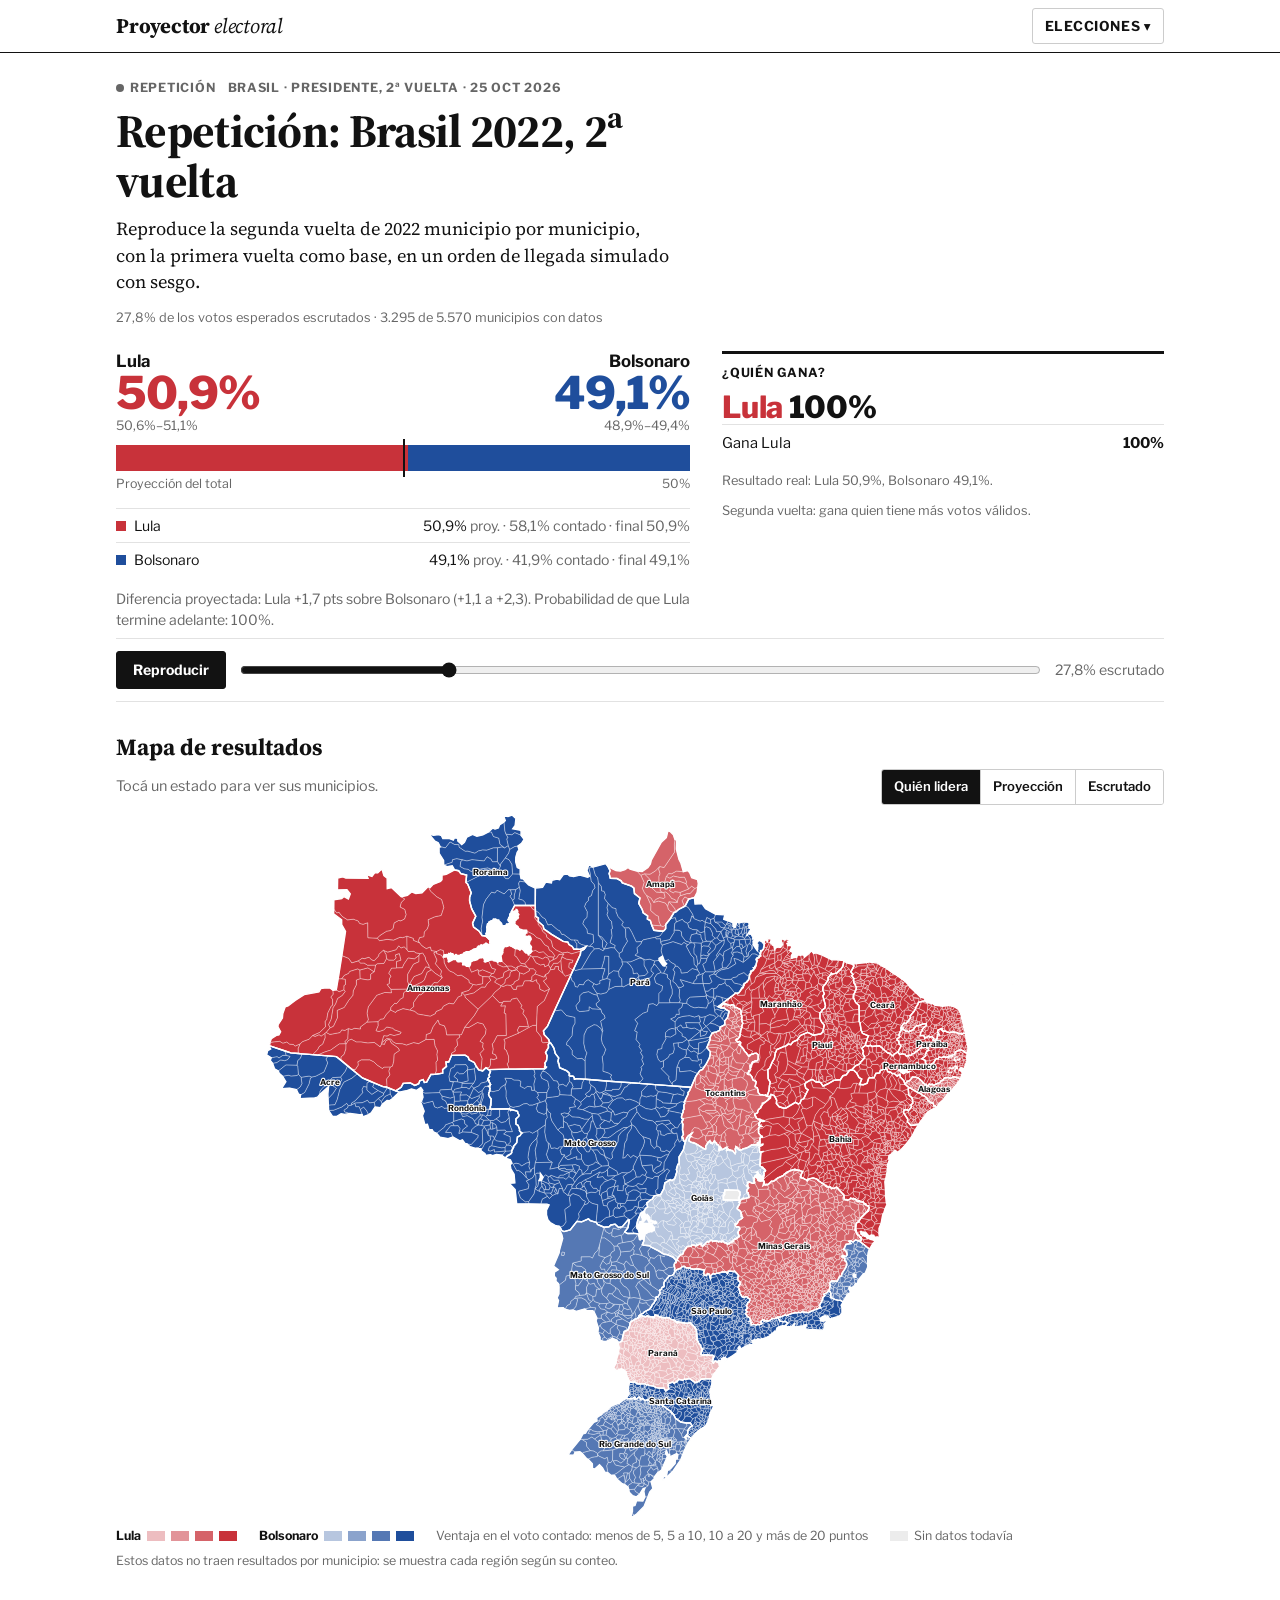
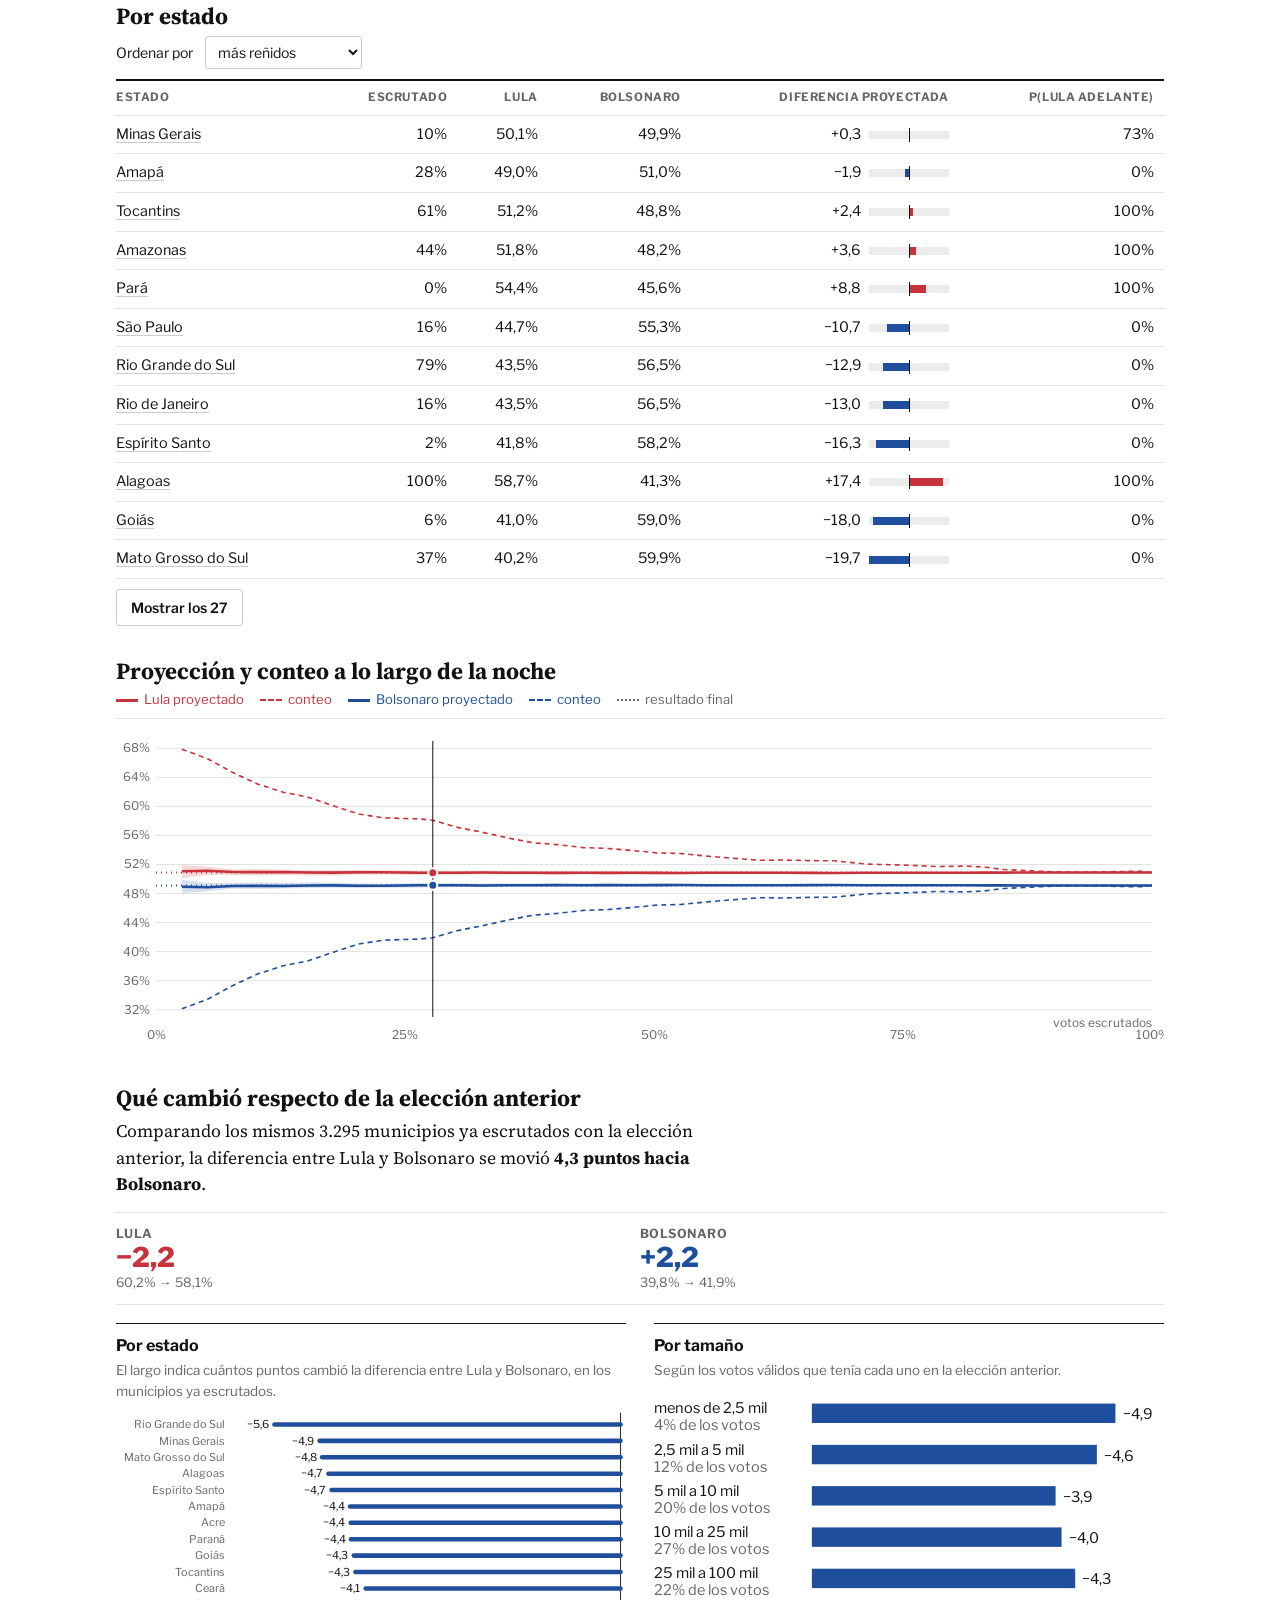
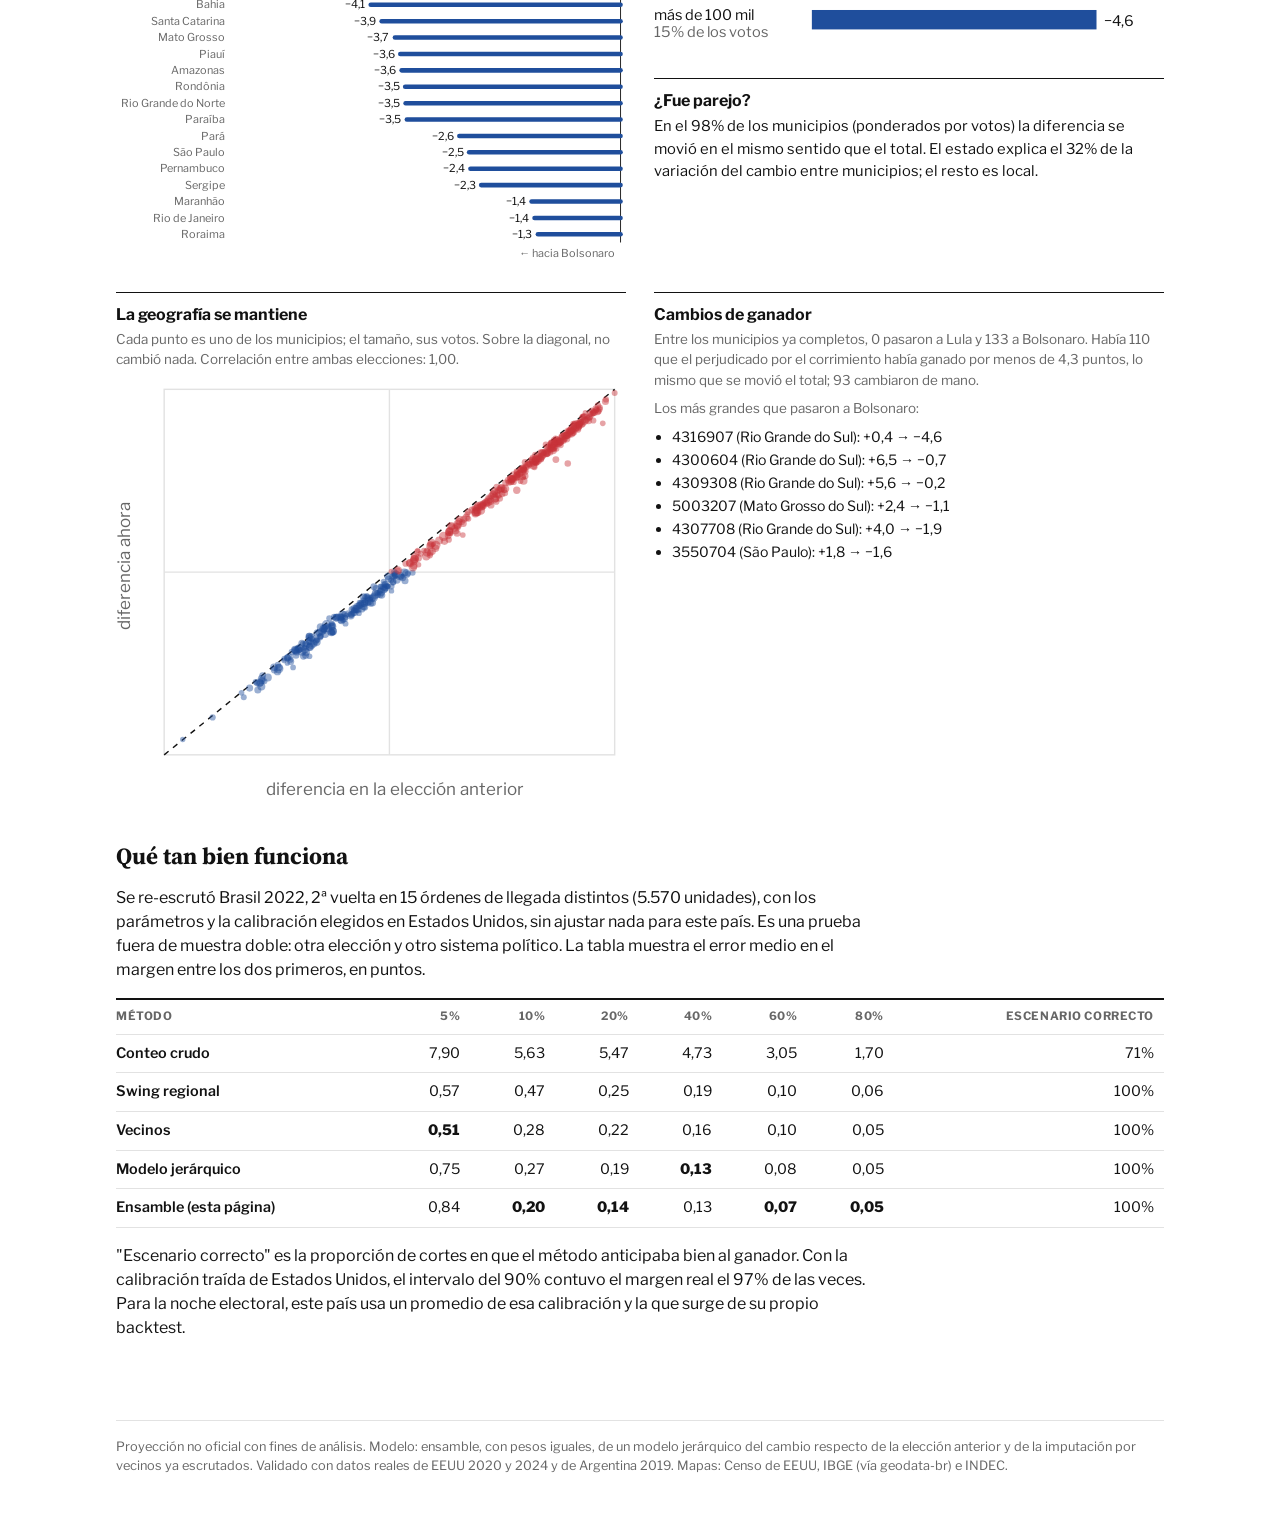
==== commit 5e3d2a8c: "Merge pull request #1 from manoolo/claude/project-thread-hn2o3q Mapas por estado y municipio, página" ====
--- a/site/index.html
+++ b/site/index.html
@@ -6,413 +6,27 @@
 <title>Proyector electoral</title>
 <link rel="preconnect" href="https://fonts.googleapis.com">
 <link rel="preconnect" href="https://fonts.gstatic.com" crossorigin>
-<link href="https://fonts.googleapis.com/css2?family=Instrument+Sans:wdth,wght@75..100,400..700&display=swap" rel="stylesheet">
-<style>
-:root{
-  --paper:#f2f4f6; --sheet:#ffffff; --ink:#17202a; --muted:#5b6672; --rule:#d3d9df; --ctl:#145c63; --ctl-ink:#ffffff; --band:.18;
-  box-sizing:border-box; padding-top:env(safe-area-inset-top,0px); padding-bottom:env(safe-area-inset-bottom,0px);
-}
-@media (prefers-color-scheme:dark){ :root:not([data-theme="light"]){
-  --paper:#11161c; --sheet:#171e26; --ink:#e5e9ed; --muted:#8c97a3; --rule:#2a333d; --ctl:#6fc1c4; --ctl-ink:#0c1216; --band:.28;
-}}
-:root[data-theme="dark"]{ --paper:#11161c; --sheet:#171e26; --ink:#e5e9ed; --muted:#8c97a3; --rule:#2a333d; --ctl:#6fc1c4; --ctl-ink:#0c1216; --band:.28; }
-html{scroll-padding-top:env(safe-area-inset-top,0px)}
-*,*::before,*::after{box-sizing:inherit}
-body{margin:0;background:var(--paper);color:var(--ink);font-family:"Instrument Sans",system-ui,-apple-system,"Segoe UI",sans-serif;
-  font-size:16px;line-height:1.5;font-variant-numeric:tabular-nums;-webkit-text-size-adjust:100%}
-.wrap{max-width:1080px;margin:0 auto;padding:0 20px}
-a{color:var(--ctl)}
-:focus-visible{outline:2px solid var(--ctl);outline-offset:2px;border-radius:3px}
-
-header.top{display:flex;flex-wrap:wrap;align-items:baseline;justify-content:space-between;gap:12px;padding:20px 0 14px;border-bottom:1px solid var(--rule)}
-.brand{font-weight:700;font-stretch:80%;font-size:1.15rem;letter-spacing:-.01em}
-.brand span{color:var(--muted);font-weight:500}
-nav.countries{display:flex;gap:4px;background:var(--sheet);border:1px solid var(--rule);border-radius:999px;padding:3px}
-nav.countries button{font:inherit;font-size:.95rem;border:0;background:transparent;color:var(--ink);padding:6px 14px;border-radius:999px;cursor:pointer}
-nav.countries button[aria-selected="true"]{background:var(--ctl);color:var(--ctl-ink);font-weight:600}
-nav.countries[hidden]{display:none}
-
-.headline{padding:28px 0 6px}
-.headline h1{font-size:clamp(1.7rem,4.6vw,2.7rem);line-height:1.08;font-stretch:78%;font-weight:700;letter-spacing:-.015em;margin:0 0 8px;max-width:22ch}
-.headline p{margin:0;color:var(--muted);max-width:68ch}
-
-.grid{display:grid;grid-template-columns:minmax(0,1.15fr) minmax(0,1fr);gap:28px;padding:22px 0}
-@media (max-width:820px){.grid{grid-template-columns:minmax(0,1fr);gap:20px}}
-
-.cands{display:flex;flex-direction:column;gap:16px}
-.cand .row1{display:flex;align-items:baseline;justify-content:space-between;gap:10px}
-.cand .name{font-weight:600}
-.cand .pct{font-stretch:75%;font-weight:700;font-size:2.3rem;line-height:1}
-.cand .ci{color:var(--muted);font-size:.9rem;margin-left:6px;font-stretch:90%}
-.track{position:relative;height:10px;background:var(--rule);border-radius:5px;margin-top:6px}
-.track .bar{position:absolute;left:0;top:0;bottom:0;border-radius:5px}
-.track .band{position:absolute;top:-3px;bottom:-3px;border-radius:3px}
-.track .tick{position:absolute;top:-5px;width:2px;height:20px;background:var(--ink)}
-.cand .sub{font-size:.85rem;color:var(--muted);margin-top:6px}
-
-.outcome{background:var(--sheet);border:1px solid var(--rule);border-radius:10px;padding:18px 18px 16px}
-.outcome h2{font-size:1rem;margin:0 0 10px;font-weight:600}
-.big{font-stretch:75%;font-weight:700;font-size:2rem;line-height:1.1}
-.outcome .line{display:flex;justify-content:space-between;gap:10px;padding:7px 0;border-top:1px solid var(--rule);font-size:.95rem}
-.outcome .line:first-of-type{border-top:0}
-.outcome .note{font-size:.82rem;color:var(--muted);margin-top:10px}
-.ev{display:flex;height:22px;border-radius:4px;overflow:hidden;margin:10px 0 4px;position:relative;background:var(--rule)}
-.ev div{height:100%}
-.ev .half{position:absolute;left:50%;top:-4px;bottom:-4px;width:2px;background:var(--ink)}
-
-section.chart{padding:8px 0 4px}
-.chart h2,.regions h2,.method h2{font-size:1.25rem;font-stretch:85%;margin:24px 0 4px}
-.legend{display:flex;flex-wrap:wrap;gap:16px;font-size:.85rem;color:var(--muted);margin:4px 0 8px}
-.legend i{display:inline-block;width:22px;height:0;border-top:3px solid currentColor;vertical-align:middle;margin-right:6px}
-.legend i.dash{border-top-style:dashed;border-top-width:2px}
-.legend i.dot{border-top-style:dotted;border-top-width:2px}
-.svgwrap{background:var(--sheet);border:1px solid var(--rule);border-radius:10px;padding:8px 6px 2px}
-svg{display:block;width:100%;height:auto}
-svg text{font-family:inherit;fill:var(--muted);font-size:12px}
-.scrub{display:flex;flex-wrap:wrap;align-items:center;gap:10px 12px;padding:12px 2px}
-.scrub button{font:inherit;font-weight:600;border:1px solid var(--ctl);background:var(--ctl);color:var(--ctl-ink);border-radius:999px;padding:7px 16px;cursor:pointer;min-width:96px}
-.scrub input{flex:1 1 160px;accent-color:var(--ctl);min-width:0}
-.scrub output{font-stretch:85%;min-width:9ch;text-align:right;color:var(--muted)}
-
-.regions .tools{display:flex;flex-wrap:wrap;gap:8px;align-items:center;margin:6px 0 10px}
-.regions select{font:inherit;padding:6px 8px;border-radius:6px;border:1px solid var(--rule);background:var(--sheet);color:var(--ink)}
-.tablewrap{overflow-x:auto;background:var(--sheet);border:1px solid var(--rule);border-radius:10px}
-table{border-collapse:collapse;width:100%;font-size:.92rem}
-th,td{padding:8px 12px;text-align:right;border-bottom:1px solid var(--rule);white-space:nowrap}
-th:first-child,td:first-child{text-align:left}
-th{font-weight:600;color:var(--muted);font-size:.85rem}
-tr:last-child td{border-bottom:0}
-.mbar{display:inline-block;width:90px;height:8px;background:var(--rule);border-radius:4px;position:relative;vertical-align:middle;margin-left:8px}
-.mbar span{position:absolute;top:0;bottom:0;border-radius:4px}
-.mbar::after{content:"";position:absolute;left:50%;top:-3px;bottom:-3px;width:1px;background:var(--ink)}
-.more{font:inherit;margin-top:10px;background:none;border:0;color:var(--ctl);cursor:pointer;padding:4px 0;font-weight:600}
-
-.method{padding-bottom:48px}
-.method p{max-width:70ch}
-.method table td:first-child{font-weight:600}
-.best{font-weight:700;color:var(--ink)}
-.empty{background:var(--sheet);border:1px dashed var(--rule);border-radius:10px;padding:22px;margin:22px 0}
-.empty h2{margin-top:0;font-stretch:85%}
-.empty code{font-size:.9em;background:var(--paper);padding:1px 5px;border-radius:4px}
-.empty ol{padding-left:20px}
-footer{border-top:1px solid var(--rule);padding:16px 0 40px;color:var(--muted);font-size:.85rem}
-.changes .lead{font-size:1.05rem;max-width:68ch;margin:6px 0 14px}
-.cards{display:grid;grid-template-columns:repeat(auto-fit,minmax(170px,1fr));gap:10px;margin:8px 0 18px}
-.card{background:var(--sheet);border:1px solid var(--rule);border-radius:10px;padding:12px 14px}
-.card .k{font-size:.85rem;color:var(--muted)}
-.card .v{font-stretch:75%;font-weight:700;font-size:1.7rem;line-height:1.1}
-.card .s{font-size:.8rem;color:var(--muted)}
-.two{display:grid;grid-template-columns:minmax(0,1fr) minmax(0,1fr);gap:22px}
-@media (max-width:820px){.two{grid-template-columns:minmax(0,1fr)}}
-.panel{background:var(--sheet);border:1px solid var(--rule);border-radius:10px;padding:12px 12px 8px}
-.panel h3{font-size:1rem;margin:0 0 2px}
-.panel .cap{font-size:.82rem;color:var(--muted);margin:0 0 8px}
-.flips{font-size:.9rem;margin:0;padding-left:18px}
-.flips li{margin:2px 0}
-@media (prefers-reduced-motion:reduce){*{transition:none!important}}
-</style>
+<link href="https://fonts.googleapis.com/css2?family=Libre+Franklin:wght@400..800&family=Source+Serif+4:opsz,wght@8..60,400..700&display=swap" rel="stylesheet">
+<link rel="stylesheet" href="app.css">
 </head>
 <body>
+<header class="mast">
+  <div class="wrap mastin">
+    <a class="brand" href="#">Proyector <span>electoral</span></a>
+    <div class="menu">
+      <button id="menubtn" type="button" aria-expanded="false" aria-controls="menu">Elecciones <span aria-hidden="true">▾</span></button>
+      <div id="menu" class="menupanel" hidden>
+        <input id="menuq" type="search" placeholder="Buscar un país o una elección" aria-label="Buscar un país o una elección" autocomplete="off">
+        <div id="menulist"></div>
+      </div>
+    </div>
+  </div>
+</header>
 <div class="wrap">
-  <header class="top">
-    <div class="brand">Proyector <span>escrutinio</span></div>
-    <nav class="countries" role="tablist" aria-label="País"></nav>
-  </header>
-  <main id="app"></main>
-  <footer>Proyección no oficial con fines de análisis. Modelo: ensamble, con pesos iguales, de un modelo jerárquico del cambio respecto de la elección anterior y de la imputación por vecinos ya escrutados. Validado con datos reales de EEUU 2020 y 2024 y de Argentina 2019.</footer>
+  <main id="app"><p class="loading">Cargando…</p></main>
+  <footer>Proyección no oficial con fines de análisis. Modelo: ensamble, con pesos iguales, de un modelo jerárquico del cambio respecto de la elección anterior y de la imputación por vecinos ya escrutados. Validado con datos reales de EEUU 2020 y 2024 y de Argentina 2019. Mapas: Censo de EEUU, IBGE (vía geodata-br) e INDEC.</footer>
 </div>
-
-<script>
-// Configuración base por país (se usa si no hay datos todavía)
-const CONFIGS = {
-  br:{country:"br",title:"Brasil",office:"Presidente, 2ª vuelta",candidates:{"Lula":"lula","Flávio Bolsonaro":"bolsonaro"},
-      colors:{"Lula":"#c8323a","Flávio Bolsonaro":"#1f4e9c"},rule_kind:"runoff",region_label:"Estado",unit_label:"municipios",
-      note:"Segunda vuelta: gana quien tiene más votos válidos. Base: 1ª vuelta 2026, municipio por municipio.",
-      setup:["Bajá la 1ª vuelta 2026 por municipio: <code>python -m adapters.br_live data/br_1t_2026.csv --turno 1 --config br_1t</code>.",
-             "Armá la base del balotaje: <code>python -m adapters.br base2t data/br_1t_2026.csv</code>.",
-             "Durante el escrutinio: <code>python en_vivo.py br --turno 2</code>."]},
-  us:{country:"us",title:"Estados Unidos",office:"Presidente",rule_kind:"ec"},
-  ar:{country:"ar",title:"Argentina",office:"Presidente, primera vuelta",candidates:{"La Libertad Avanza":"lla","Peronismo":"peronismo","Juntos por el Cambio":"jxc","Otros":"otros"},
-      colors:{"La Libertad Avanza":"#6b3fa0","Peronismo":"#2a8fd6","Juntos por el Cambio":"#e0b21b","Otros":"#8a8f98"},rule_kind:"two_round",region_label:"Provincia",unit_label:"circuitos",
-      note:"Gana en primera vuelta con 45% de los votos afirmativos, o con 40% y 10 puntos de ventaja. Base: primera vuelta 2023.",
-      setup:["Bajá los resultados 2023 por mesa de la DINE y corré <code>python -m adapters.ar archivo.csv</code> (agrega por circuito).",
-             "Cuando se oficialicen los candidatos 2027, completá el mapeo de frentes en <code>config/ar.json</code>.",
-             "Escribí un conversor del escrutinio provisorio y corré <code>python run_live.py ar escrutinio.csv</code>."]}
-};
-// Elección que muestra la página. Las demás siguen disponibles con #us o #ar en la dirección,
-// hasta que haya un menú de elecciones.
-// Nombres completos de las regiones (los datos usan siglas)
-const REGION_NAMES = {br:{"AC": "Acre", "AL": "Alagoas", "AM": "Amazonas", "AP": "Amapá", "BA": "Bahia", "CE": "Ceará", "DF": "Distrito Federal", "ES": "Espírito Santo", "GO": "Goiás", "MA": "Maranhão", "MG": "Minas Gerais", "MS": "Mato Grosso do Sul", "MT": "Mato Grosso", "PA": "Pará", "PB": "Paraíba", "PE": "Pernambuco", "PI": "Piauí", "PR": "Paraná", "RJ": "Rio de Janeiro", "RN": "Rio Grande do Norte", "RO": "Rondônia", "RR": "Roraima", "RS": "Rio Grande do Sul", "SC": "Santa Catarina", "SE": "Sergipe", "SP": "São Paulo", "TO": "Tocantins"},
-  us:{"AL": "Alabama", "AK": "Alaska", "AZ": "Arizona", "AR": "Arkansas", "CA": "California", "CO": "Colorado", "CT": "Connecticut", "DE": "Delaware", "DC": "Washington D. C.", "FL": "Florida", "GA": "Georgia", "HI": "Hawái", "ID": "Idaho", "IL": "Illinois", "IN": "Indiana", "IA": "Iowa", "KS": "Kansas", "KY": "Kentucky", "LA": "Luisiana", "ME": "Maine", "MD": "Maryland", "MA": "Massachusetts", "MI": "Míchigan", "MN": "Minnesota", "MS": "Misisipi", "MO": "Misuri", "MT": "Montana", "NE": "Nebraska", "NV": "Nevada", "NH": "Nuevo Hampshire", "NJ": "Nueva Jersey", "NM": "Nuevo México", "NY": "Nueva York", "NC": "Carolina del Norte", "ND": "Dakota del Norte", "OH": "Ohio", "OK": "Oklahoma", "OR": "Oregón", "PA": "Pensilvania", "RI": "Rhode Island", "SC": "Carolina del Sur", "SD": "Dakota del Sur", "TN": "Tennessee", "TX": "Texas", "UT": "Utah", "VT": "Vermont", "VA": "Virginia", "WA": "Washington", "WV": "Virginia Occidental", "WI": "Wisconsin", "WY": "Wyoming"}};
-const rname = code => ((REGION_NAMES[STATE.country]||{})[code]) || code;
-const ACTIVE = ["br"];
-const ORDER = ["br","us","ar"];
-const STATE = {country:ACTIVE[0], data:{}, idx:{}, playing:null, showAll:false, sort:"close"};
-const $ = s => document.querySelector(s);
-const pct = (x,d=1) => (x*100).toFixed(d).replace(".",",")+"%";
-const pts = (x,d=1) => (x>=0?"+":"−")+Math.abs(x*100).toFixed(d).replace(".",",");
-const esc = s => String(s).replace(/[&<>"]/g,c=>({"&":"&amp;","<":"&lt;",">":"&gt;",'"':"&quot;"}[c]));
-
-async function load(c){
-  if (STATE.data[c] !== undefined) return STATE.data[c];
-  let d = (window.__DATA__||{})[c];
-  if (!d && !window.__DATA__) { try { const r = await fetch(`data/${c}.json`,{cache:"no-store"}); if (r.ok) d = await r.json(); } catch(e){} }
-  STATE.data[c] = d || null;
-  if (d) STATE.idx[c] = d.mode === "replay" ? Math.min(10, d.history.length-1) : d.history.length-1;
-  return STATE.data[c];
-}
-
-function nav(){
-  const n = $("nav.countries"); n.innerHTML = "";
-  const tabs = ACTIVE.includes(STATE.country) ? ACTIVE : [STATE.country];
-  n.hidden = tabs.length < 2;
-  tabs.forEach(c => {
-    const b = document.createElement("button");
-    b.textContent = CONFIGS[c].title; b.setAttribute("role","tab");
-    b.setAttribute("aria-selected", c===STATE.country); b.onclick = () => { stop(); STATE.country=c; STATE.showAll=false; history.replaceState(null,"","#"+c); render(); };
-    n.appendChild(b);
-  });
-}
-
-async function render(){
-  nav();
-  const c = STATE.country, d = await load(c), app = $("#app");
-  if (!d) { app.innerHTML = emptyView(CONFIGS[c]); return; }
-  const cfg = d.config, C = Object.keys(cfg.candidates), f = d.history[STATE.idx[c]];
-  const order = C.map((n,i)=>i).sort((a,b)=>f.proj[b]-f.proj[a]);
-  const lead = C[order[0]], second = C[order[1]];
-  const mg = f.margin;
-  const head = d.mode === "replay"
-    ? `Repetición: ${esc(cfg.title)}${d.country === "us" ? " 2024" : ""}`
-    : `${esc(cfg.title)}: ${esc(lead)} ${mg && mg.p_a_ahead>0.95 ? "proyectado adelante" : "levemente arriba"}`;
-  const sub = d.mode === "replay"
-    ? (d.replay_sub || `Reproduce el escrutinio de 2024 condado por condado, con la base 2020, en el orden aproximado de cierre por huso horario. Mové el control para ver qué decía la proyección en cada momento.`)
-    : `Proyección del resultado final con ${pct(f.counted)} de los votos esperados ya escrutados (${f.units[0].toLocaleString("es-AR")} de ${f.units[1].toLocaleString("es-AR")} ${esc(cfg.unit_label)}). No es un resultado oficial.`;
-
-  app.innerHTML = `
-  <div class="headline"><h1>${head}</h1><p>${sub}</p></div>
-  <div class="grid">
-    <div><div class="cands">${order.map(i=>candRow(cfg,C,i,f,d)).join("")}</div>
-      ${mg ? `<p class="cand sub" style="margin-top:14px">Diferencia proyectada: ${esc(mg.a)} ${pts(mg.mid)} pts sobre ${esc(mg.b)} (${pts(mg.lo)} a ${pts(mg.hi)}). Probabilidad de que ${esc(mg.a)} termine adelante: ${pct(mg.p_a_ahead,0)}.</p>`:""}
-    </div>
-    ${outcome(cfg,C,f,d)}
-  </div>
-  <section class="chart">
-    <h2>Proyección y conteo a lo largo de la noche</h2>
-    <div class="legend">${order.slice(0,2).map(i=>`<span style="color:${cfg.colors[C[i]]}"><i></i>${esc(C[i])} proyectado</span><span style="color:${cfg.colors[C[i]]}"><i class="dash"></i>conteo</span>`).join("")}${d.truth?`<span><i class="dot"></i>resultado final</span>`:""}</div>
-    <div class="svgwrap">${chart(d,cfg,C,order.slice(0,2))}</div>
-    ${d.history.length>1?`<div class="scrub">
-      <button id="play" type="button">${STATE.playing?"Pausar":"Reproducir"}</button>
-      <input id="slider" type="range" min="0" max="${d.history.length-1}" value="${STATE.idx[c]}" aria-label="Momento del escrutinio">
-      <output id="sout">${pct(f.counted)} escrutado</output></div>`:""}
-  </section>
-  ${regionsView(d,cfg,C,f,order)}
-  ${changesView(d,cfg,f)}
-  ${d.backtest?methodView(d):""}`;
-  const s = $("#slider");
-  if (s) { s.oninput = e => { stop(); STATE.idx[c] = +e.target.value; render(); }; $("#play").onclick = togglePlay; }
-  const m = $("#more"); if (m) m.onclick = () => { STATE.showAll = !STATE.showAll; render(); };
-  const so = $("#sort"); if (so) so.onchange = e => { STATE.sort = e.target.value; render(); };
-}
-
-function candRow(cfg,C,i,f,d){
-  const col = cfg.colors[C[i]], lo = f.lo?f.lo[i]:null, hi = f.hi?f.hi[i]:null, max = 0.6;
-  const x = v => Math.min(100, v/max*100);
-  return `<div class="cand">
-    <div class="row1"><span class="name">${esc(C[i])}</span><span><span class="pct" style="color:${col}">${pct(f.proj[i])}</span>${lo!=null?`<span class="ci">${pct(lo)}–${pct(hi)}</span>`:""}</span></div>
-    <div class="track" aria-hidden="true">
-      ${lo!=null?`<div class="band" style="left:${x(lo)}%;width:${Math.max(.6,x(hi)-x(lo))}%;background:${col};opacity:var(--band)"></div>`:""}
-      <div class="bar" style="width:${x(f.proj[i])}%;background:${col}"></div>
-      <div class="tick" style="left:calc(${x(f.crude[i])}% - 1px)" title="Conteo"></div>
-    </div>
-    <div class="sub">Conteo hasta ahora: ${pct(f.crude[i])} (la marca negra)${d.truth?`. Resultado final: ${pct(d.truth.shares[i])}`:""}</div>
-  </div>`;
-}
-
-function outcome(cfg,C,f,d){
-  const r = f.rule;
-  if (!r) return `<div class="outcome"><h2>Resultado</h2><p class="note">Todavía hay muy pocas unidades escrutadas para simular escenarios.</p></div>`;
-  if (cfg.rule_kind === "ec") {
-    const evs = C.map(n=>({n, v:r["ev_"+n]})).filter(o=>o.v && o.v.mid>0).sort((a,b)=>b.v.mid-a.v.mid);
-    const tot = 538, sum = evs.reduce((s,o)=>s+o.v.mid,0);
-    const winners = Object.entries(r.ganador||{}).sort((a,b)=>b[1]-a[1]);
-    return `<div class="outcome"><h2>Colegio electoral proyectado</h2>
-      <div class="big">${evs.map(o=>`<span style="color:${cfg.colors[o.n]}">${esc(o.n)} ${Math.round(o.v.mid)}</span>`).join(" · ")}</div>
-      <div class="ev" role="img" aria-label="Votos electorales proyectados">${evs.map(o=>`<div style="width:${o.v.mid/tot*100}%;background:${cfg.colors[o.n]}"></div>`).join("")}<span class="half"></span></div>
-      <div class="note" style="margin-top:0">La línea marca 270, la mayoría.</div>
-      ${evs.map(o=>`<div class="line"><span>${esc(o.n)}</span><span>${Math.round(o.v.lo)}–${Math.round(o.v.hi)} votos electorales</span></div>`).join("")}
-      ${winners.map(([n,p])=>`<div class="line"><span>${n==="sin mayoría"?"Nadie llega a 270":"Gana "+esc(n)}</span><strong>${pct(p,0)}</strong></div>`).join("")}
-      ${d.truth&&d.truth.ev?`<div class="note">Resultado real: Trump 312, Harris 226.</div>`:""}
-      <div class="note">${esc(cfg.note||"")}</div></div>`;
-  }
-  if (cfg.rule_kind === "runoff") {
-    const w = Object.entries(r.ganador||{}).sort((a,b)=>b[1]-a[1]);
-    return `<div class="outcome"><h2>¿Quién gana?</h2>
-      ${w.length?`<div class="big"><span style="color:${cfg.colors[w[0][0]]||"inherit"}">${esc(w[0][0])}</span> ${pct(w[0][1],0)}</div>`:""}
-      ${w.map(([k,p])=>`<div class="line"><span>Gana ${esc(k)}</span><strong>${pct(p,0)}</strong></div>`).join("")}
-      ${d.truth&&d.truth.text?`<div class="note">${esc(d.truth.text)}</div>`:""}
-      <div class="note">${esc(cfg.note||"")}</div></div>`;
-  }
-  const res = Object.entries(r.resultado||{}).sort((a,b)=>b[1]-a[1]);
-  const pb = typeof r.balotaje === "number" ? r.balotaje : null;
-  return `<div class="outcome"><h2>¿Hay balotaje?</h2>
-    ${pb!=null?`<div class="big">${pct(pb,0)} <span style="font-size:1rem;font-weight:500;font-stretch:100%">de probabilidad de segunda vuelta</span></div>`:""}
-    ${res.map(([k,p])=>`<div class="line"><span>${esc(k)}</span><strong>${pct(p,0)}</strong></div>`).join("")}
-    ${d.truth&&d.truth.text?`<div class="note">${esc(d.truth.text)}</div>`:""}
-    <div class="note">${esc(cfg.note||"")}</div></div>`;
-}
-
-function chart(d,cfg,C,idx){
-  const H = d.history, W = Math.round(Math.max(340, Math.min(760, (document.querySelector(".wrap").clientWidth||760) - 16))), Ht = W < 520 ? 280 : 320, m = {l:40,r:12,t:14,b:30};
-  const xs = v => m.l + v*(W-m.l-m.r);
-  let lo = 1, hi = 0;
-  H.forEach(f => idx.forEach(i => { [f.proj[i], f.crude[i], f.lo?f.lo[i]:f.proj[i], f.hi?f.hi[i]:f.proj[i]].forEach(v=>{lo=Math.min(lo,v);hi=Math.max(hi,v);}); }));
-  if (d.truth) idx.forEach(i=>{lo=Math.min(lo,d.truth.shares[i]);hi=Math.max(hi,d.truth.shares[i]);});
-  lo = Math.floor(lo*50)/50 - .01; hi = Math.ceil(hi*50)/50 + .01;
-  const ys = v => m.t + (hi-v)/(hi-lo)*(Ht-m.t-m.b);
-  const path = (get) => H.map((f,k)=>`${k?"L":"M"}${xs(f.counted).toFixed(1)},${ys(get(f)).toFixed(1)}`).join("");
-  let g = "";
-  const step = (hi - lo) > .2 ? .04 : .02;
-  for (let v = Math.ceil(lo/step)*step; v <= hi + 1e-9; v += step) g += `<line x1="${m.l}" x2="${W-m.r}" y1="${ys(v)}" y2="${ys(v)}" stroke="var(--rule)"/><text x="${m.l-6}" y="${ys(v)+4}" text-anchor="end">${Math.round(v*100)}%</text>`;
-  [0,.25,.5,.75,1].forEach(v => g += `<text x="${xs(v)}" y="${Ht-8}" text-anchor="middle">${Math.round(v*100)}%</text>`);
-  g += `<text x="${W-m.r}" y="${Ht-20}" text-anchor="end">votos escrutados</text>`;
-  idx.forEach(i => {
-    const col = cfg.colors[C[i]];
-    const withCI = H.filter(f=>f.lo);
-    if (withCI.length > 1) {
-      const top = withCI.map((f,k)=>`${k?"L":"M"}${xs(f.counted).toFixed(1)},${ys(f.hi[i]).toFixed(1)}`).join("");
-      const bot = withCI.slice().reverse().map(f=>`L${xs(f.counted).toFixed(1)},${ys(f.lo[i]).toFixed(1)}`).join("");
-      g += `<path d="${top}${bot}Z" fill="${col}" opacity="var(--band)" style="opacity:var(--band)"/>`;
-    }
-    g += `<path d="${path(f=>f.crude[i])}" fill="none" stroke="${col}" stroke-width="1.6" stroke-dasharray="5 4"/>`;
-    g += `<path d="${path(f=>f.proj[i])}" fill="none" stroke="${col}" stroke-width="2.6"/>`;
-    if (d.truth) g += `<line x1="${m.l}" x2="${W-m.r}" y1="${ys(d.truth.shares[i])}" y2="${ys(d.truth.shares[i])}" stroke="${col}" stroke-dasharray="1 4" stroke-width="2"/>`;
-  });
-  const cur = H[STATE.idx[STATE.country]];
-  g += `<line x1="${xs(cur.counted)}" x2="${xs(cur.counted)}" y1="${m.t}" y2="${Ht-m.b}" stroke="var(--ink)" stroke-width="1"/>`;
-  idx.forEach(i => g += `<circle cx="${xs(cur.counted)}" cy="${ys(cur.proj[i])}" r="4.5" fill="${cfg.colors[C[i]]}" stroke="var(--sheet)" stroke-width="2"/>`);
-  return `<svg viewBox="0 0 ${W} ${Ht}" role="img" aria-label="Evolución de la proyección y del conteo">${g}</svg>`;
-}
-
-function regionsView(d,cfg,C,f,order){
-  const a = order[0], b = order[1], R = d.regions;
-  let rows = R.map((code,r)=>({name:rname(code), cnt:f.regions.counted[r], p:f.regions.proj[r], v:f.regions.votes[r], pa:f.regions.p_ahead?f.regions.p_ahead[r]:null}));
-  const key = {close:o=>Math.abs(o.p[a]-o.p[b]), votes:o=>-o.v, counted:o=>o.cnt, name:o=>o.name}[STATE.sort];
-  rows.sort((x,y)=> STATE.sort==="name" ? x.name.localeCompare(y.name) : key(x)-key(y));
-  const shown = STATE.showAll ? rows : rows.slice(0,12);
-  const ca = cfg.colors[C[a]], cb = cfg.colors[C[b]];
-  return `<section class="regions"><h2>Por ${esc(cfg.region_label.toLowerCase())}</h2>
-  <div class="tools"><label for="sort">Ordenar por</label><select id="sort">
-    ${[["close","más reñidos"],["votes","más votos"],["counted","menos escrutados"],["name","nombre"]].map(([k,l])=>`<option value="${k}" ${STATE.sort===k?"selected":""}>${l}</option>`).join("")}</select></div>
-  <div class="tablewrap"><table><thead><tr><th>${esc(cfg.region_label)}</th><th>Escrutado</th><th>${esc(C[a])}</th><th>${esc(C[b])}</th><th>Diferencia</th>${rows[0].pa!=null?`<th>P(${esc(C[a])} adelante)</th>`:""}</tr></thead><tbody>
-  ${shown.map(o=>{ const dm=o.p[a]-o.p[b], w=Math.min(50,Math.abs(dm)*250);
-    return `<tr><td>${esc(o.name)}</td><td>${pct(o.cnt,0)}</td><td>${pct(o.p[a])}</td><td>${pct(o.p[b])}</td>
-    <td>${pts(dm)}<span class="mbar"><span style="${dm>=0?`left:50%;width:${w}%;background:${ca}`:`right:50%;width:${w}%;background:${cb}`}"></span></span></td>
-    ${o.pa!=null?`<td>${pct(o.pa,0)}</td>`:""}</tr>`;}).join("")}
-  </tbody></table></div>
-  ${rows.length>12?`<button class="more" id="more" type="button">${STATE.showAll?"Mostrar menos":`Mostrar los ${rows.length}`}</button>`:""}</section>`;
-}
-
-function changesView(d,cfg,f){
-  const A = f.analysis; if (!A) return "";
-  const ca = cfg.colors[A.a], cb = cfg.colors[A.b], md = A.margin_delta, toward = md >= 0 ? A.a : A.b;
-  const u = esc(cfg.unit_label||"unidades"), rl = esc((cfg.region_label||"región").toLowerCase());
-  const art = /[aá]$|ón$/.test(rl) ? "La" : "El";
-  const chg = Object.entries(A.change).filter(([n,v]) => Math.abs(v.delta) > 0.001 || v.now > 0.02);
-  const lead = `Comparando los mismos ${A.units.toLocaleString("es-AR")} ${u} ya escrutados con la elección anterior, la diferencia entre ${esc(A.a)} y ${esc(A.b)} se movió <strong>${Math.abs(md*100).toFixed(1).replace(".",",")} puntos hacia ${esc(toward)}</strong>.`;
-  const cards = chg.map(([n,v]) => `<div class="card"><div class="k">${esc(n)}${v.shared_group?" (grupo)":""}</div>
-     <div class="v" style="color:${cfg.colors[n]||"var(--ink)"}">${pts(v.delta)}</div>
-     <div class="s">${pct(v.base)} → ${pct(v.now)}${v.shared_group?", contra el grupo de la base":""}</div></div>`).join("")
-   + (A.polls && A.polls.error!=null ? `<div class="card"><div class="k">Contra las encuestas</div><div class="v">${pts(A.polls.error)}</div><div class="s">La proyección da ${esc(A.a)} ${pts(f.margin.mid)}; las encuestas, ${pts(A.polls.margin)}${A.polls.source?` (${esc(A.polls.source)})`:""}</div></div>` : "");
-  // flechas por región
-  const R = A.by_region, W = 560, rowH = 18, H = R.length*rowH + 30, nameW = 150, valW = 46;
-  const lo = Math.min(0, ...R.map(r=>r.delta)), hi = Math.max(0, ...R.map(r=>r.delta)), span = Math.max(hi - lo, .01);
-  const xL = nameW + (lo < 0 ? valW : 0), xR = W - (hi > 0 ? valW : 6), sc = (xR - xL)/span, x0 = xL - lo*sc;
-  let g = `<line x1="${x0}" x2="${x0}" y1="4" y2="${H-22}" stroke="var(--ink)" stroke-width="1"/>`;
-  R.forEach((r,i) => { const y = 8 + i*rowH + rowH/2, x1 = x0 + r.delta*sc, col = r.delta >= 0 ? ca : cb;
-    g += `<text x="${nameW-8}" y="${y+4}" text-anchor="end">${esc(rname(r.region))}</text>`;
-    g += `<line x1="${x0}" x2="${x1}" y1="${y}" y2="${y}" stroke="${col}" stroke-width="5" stroke-linecap="round"/>`;
-    g += `<text x="${x1 + (r.delta>=0?6:-6)}" y="${y+4}" text-anchor="${r.delta>=0?"start":"end"}" style="fill:var(--ink)">${pts(r.delta)}</text>`; });
-  g += `${hi>0?`<text x="${x0+6}" y="${H-6}">hacia ${esc(A.a)} →</text>`:""}${lo<0?`<text x="${x0-6}" y="${H-6}" text-anchor="end">← hacia ${esc(A.b)}</text>`:""}`;
-  const arrows = `<svg viewBox="0 0 ${W} ${H}" role="img" aria-label="Cambio de la diferencia por ${rl}">${g}</svg>`;
-  // por tamaño
-  const Z = A.by_size, mz = Math.max(...Z.map(z=>Math.abs(z.delta)), .01), W2 = 420, H2 = Z.length*34 + 10;
-  let g2 = ""; Z.forEach((z,i) => { const y = 6 + i*34, w = Math.abs(z.delta)/mz*(W2-170), col = z.delta>=0?ca:cb;
-    g2 += `<text x="0" y="${y+14}" style="fill:var(--ink)">${esc(z.label)}</text><text x="0" y="${y+28}" font-size="11">${Math.round(z.share_votes*100)}% de los votos</text>`;
-    g2 += `<rect x="130" y="${y+6}" width="${Math.max(2,w)}" height="16" rx="3" fill="${col}"/><text x="${136+w}" y="${y+19}" style="fill:var(--ink)">${pts(z.delta)}</text>`; });
-  const sizes = `<svg viewBox="0 0 ${W2} ${H2}" role="img" aria-label="Cambio por tamaño">${g2}</svg>`;
-  // persistencia: el frame más cercano con muestra
-  let sf = null; const H0 = d.history, k0 = STATE.idx[STATE.country];
-  for (let k = k0; k >= 0; k--) if (H0[k].analysis && H0[k].analysis.scatter) { sf = H0[k].analysis; break; }
-  let scat = "";
-  if (sf) { const P = sf.scatter, Ws = 360, Hs = 300, m = 34, lim = Math.min(1, Math.max(.3, ...P.map(p=>Math.max(Math.abs(p[0]),Math.abs(p[1])))));
-    const X = v => m + (v+lim)/(2*lim)*(Ws-m-8), Y = v => 8 + (lim-v)/(2*lim)*(Hs-m-8);
-    let gs = `<rect x="${m}" y="8" width="${Ws-m-8}" height="${Hs-m-8}" fill="none" stroke="var(--rule)"/>`;
-    gs += `<line x1="${X(0)}" x2="${X(0)}" y1="8" y2="${Hs-m}" stroke="var(--rule)"/><line x1="${m}" x2="${Ws-8}" y1="${Y(0)}" y2="${Y(0)}" stroke="var(--rule)"/>`;
-    gs += `<line x1="${X(-lim)}" y1="${Y(-lim)}" x2="${X(lim)}" y2="${Y(lim)}" stroke="var(--ink)" stroke-dasharray="4 4"/>`;
-    P.forEach(p => { const col = p[1] >= 0 ? ca : cb; gs += `<circle cx="${X(p[0]).toFixed(1)}" cy="${Y(p[1]).toFixed(1)}" r="${(1+ (p[2]-2)*0.7).toFixed(1)}" fill="${col}" fill-opacity=".45"/>`; });
-    gs += `<text x="${(Ws+m)/2}" y="${Hs-6}" text-anchor="middle">diferencia en la elección anterior</text><text x="10" y="${(Hs-m)/2}" transform="rotate(-90 10 ${(Hs-m)/2})" text-anchor="middle">diferencia ahora</text>`;
-    scat = `<div class="panel"><h3>La geografía se mantiene</h3><p class="cap">Cada punto es uno de los ${u}; el tamaño, sus votos. Sobre la diagonal, no cambió nada. Correlación entre ambas elecciones: ${sf.persistence.toFixed(2).replace(".",",")}.</p><svg viewBox="0 0 ${Ws} ${Hs}" role="img" aria-label="Diferencia anterior contra actual">${gs}</svg></div>`; }
-  const F = A.flips, flipList = (arr, who) => arr.length ? `<ul class="flips">${arr.slice(0,6).map(x=>`<li>${esc(x.name)} (${esc(rname(x.region))}): ${pts(x.base)} → ${pts(x.now)}</li>`).join("")}</ul>` : "";
-  const flipsTxt = `<div class="panel"><h3>Cambios de ganador</h3>
-    <p class="cap">Entre los ${u} ya completos, ${F.to_a.toLocaleString("es-AR")} pasaron a ${esc(A.a)} y ${F.to_b.toLocaleString("es-AR")} a ${esc(A.b)}. Había ${F.vulnerable.toLocaleString("es-AR")} que el perjudicado por el corrimiento había ganado por menos de ${Math.abs(md*100).toFixed(1).replace(".",",")} puntos, lo mismo que se movió el total; ${F.vulnerable_flipped.toLocaleString("es-AR")} cambiaron de mano.</p>
-    ${F.to_a?`<p class="cap" style="margin-top:6px">Los más grandes que pasaron a ${esc(A.a)} (diferencia de ${esc(A.a)} sobre ${esc(A.b)}, antes → ahora):</p>${flipList(F.top_to_a, A.a)}`:""}
-    ${F.to_b?`<p class="cap" style="margin-top:6px">Los más grandes que pasaron a ${esc(A.b)}:</p>${flipList(F.top_to_b, A.b)}`:""}</div>`;
-  return `<section class="changes"><h2>Qué cambió respecto de la elección anterior</h2>
-   <p class="lead">${lead}</p><div class="cards">${cards}</div>
-   <div class="two"><div class="panel"><h3>Por ${rl}</h3><p class="cap">El largo indica cuántos puntos cambió la diferencia entre ${esc(A.a)} y ${esc(A.b)}, en los ${u} ya escrutados.</p>${arrows}</div>
-   <div style="display:flex;flex-direction:column;gap:22px"><div class="panel"><h3>Por tamaño</h3><p class="cap">Según los votos válidos que tenía cada uno en la elección anterior.</p>${sizes}</div>
-   <div class="panel"><h3>¿Fue parejo?</h3><p class="cap" style="font-size:.92rem;color:var(--ink)">En el ${pct(A.same_dir,0)} de los ${u} (ponderados por votos) la diferencia se movió en el mismo sentido que el total. ${art} ${rl} explica el ${pct(Math.max(0,A.r2_region),0)} de la variación del cambio entre ${u}; el resto es local.</p></div></div></div>
-   <div class="two" style="margin-top:22px">${scat}${flipsTxt}</div></section>`;
-}
-
-function methodView(d){
-  if (d.backtest.cal === "EEUU") return methodViewOther(d);
-  const bt = d.backtest, show = [0,1,2,4,6,8], names = {crudo:"Conteo crudo",swing_reg:"Swing regional",vecinos:"Vecinos",modelo:"Modelo jerárquico",ensamble:"Ensamble (esta página)"};
-  const best = show.map(k => Math.min(...bt.methods.filter(m=>m!=="crudo").map(m=>bt.mae[m][k])));
-  return `<section class="method"><h2>Qué tan bien funciona</h2>
-  <p>Para validar el método se re-escrutó la elección 2024 en ${bt.n_orders} órdenes de llegada distintos (algunos con sesgo fuerte: primero lo urbano, primero un partido, primero el este), usando sólo lo que se sabía en cada momento. La tabla muestra el error medio en el margen entre los dos primeros, en puntos, según cuánto se había contado. Los parámetros se eligieron con 2016→2020, sin mirar 2024.</p>
-  <div class="tablewrap"><table><thead><tr><th>Método</th>${show.map(k=>`<th>${Math.round(bt.cuts[k]*100)}%</th>`).join("")}</tr></thead><tbody>
-  ${bt.methods.map(m=>`<tr><td>${names[m]}</td>${show.map((k,j)=>{const v=bt.mae[m][k];return `<td class="${m!=="crudo"&&Math.abs(v-best[j])<1e-9?"best":""}">${v.toFixed(2).replace(".",",")}</td>`;}).join("")}</tr>`).join("")}
-  </tbody></table></div>
-  <p>En 2024 los cuatro métodos quedan muy cerca entre sí y ninguno domina. La diferencia aparece en las otras elecciones: en 2016→2020 el ensamble tuvo un error medio de ${(bt.mae_2020.ensamble).toFixed(2).replace(".",",")} puntos contra ${(bt.mae_2020.modelo).toFixed(2).replace(".",",")} del modelo solo y ${(bt.mae_2020.swing_reg).toFixed(2).replace(".",",")} del swing regional, y en Argentina 2019 el swing regional se equivocó el triple que el ensamble. Por eso la página usa modelo + vecinos: no es el mejor en cada elección, pero es el que nunca queda lejos del mejor. El ensamble acertó el ganador del colegio electoral en todas las corridas; el conteo crudo señalaba al equivocado en la mayoría de los casos hasta la mitad del escrutinio. Todos los métodos subestiman el margen de Trump en 2024, porque las grandes ciudades giraron más de lo que anticipaba la base.</p>
-  <p>El intervalo es la parte más frágil. Calibrado con 2020, el intervalo del 90% contuvo el margen real ${pct(bt.coverage_global,0)} de las veces en 2024; calibrado con 2024, contuvo el de 2020 ${pct(bt.coverage_other,0)} de las veces. Esta repetición usa la calibración de 2020, así que sus bandas son más angostas de lo que deberían. Para elecciones futuras se usa una calibración conjunta de ambas.</p>
-  </section>`;
-}
-
-function methodViewOther(d){
-  const bt = d.backtest, show = [0,1,2,4,6,8], names = {crudo:"Conteo crudo",swing_reg:"Swing regional",vecinos:"Vecinos",modelo:"Modelo jerárquico",ensamble:"Ensamble (esta página)"};
-  const best = show.map(k => Math.min(...bt.methods.filter(m=>m!=="crudo").map(m=>bt.mae[m][k])));
-  const ok = m => pct(bt.regla[m],0);
-  return `<section class="method"><h2>Qué tan bien funciona</h2>
-  <p>Se re-escrutó ${esc(bt.eval)} en ${bt.n_orders} órdenes de llegada distintos (${bt.units.toLocaleString("es-AR")} unidades), con los parámetros y la calibración elegidos en Estados Unidos, sin ajustar nada para este país. Es una prueba fuera de muestra doble: otra elección y otro sistema político. La tabla muestra el error medio en el margen entre los dos primeros, en puntos.</p>
-  <div class="tablewrap"><table><thead><tr><th>Método</th>${show.map(k=>`<th>${Math.round(bt.cuts[k]*100)}%</th>`).join("")}<th>Escenario correcto</th></tr></thead><tbody>
-  ${bt.methods.map(m=>`<tr><td>${names[m]}</td>${show.map((k,j)=>{const v=bt.mae[m][k];return `<td class="${m!=="crudo"&&Math.abs(v-best[j])<1e-9?"best":""}">${v.toFixed(2).replace(".",",")}</td>`;}).join("")}<td>${ok(m)}</td></tr>`).join("")}
-  </tbody></table></div>
-  ${d.country === "ar" ? `<p>Para 2027 hace falta la base 2023 por mesa de la DINE (<code>python -m adapters.ar archivo.csv</code>), el mapeo de frentes cuando se oficialicen las listas y el feed del escrutinio provisorio (<code>adapters/ar_live.py</code>).</p>` : ""}
-  <p>"Escenario correcto" es la proporción de cortes en que el método anticipaba bien ${(d.config||{}).rule_kind==="runoff"?"al ganador":"si había o no segunda vuelta"}. Con la calibración traída de Estados Unidos, el intervalo del 90% contuvo el margen real el ${pct(bt.coverage_global,0)} de las veces. Para la noche electoral, este país usa un promedio de esa calibración y la que surge de su propio backtest.</p>
-  </section>`;
-}
-
-function emptyView(cfg){
-  return `<div class="headline"><h1>${esc(cfg.title)}: sin datos cargados</h1><p>${esc(cfg.office)}. ${esc(cfg.note)}</p></div>
-  <div class="empty"><h2>Para activar este país</h2><ol>${cfg.setup.map(s=>`<li>${s}</li>`).join("")}</ol>
-  <p>Candidatos configurados: ${Object.keys(cfg.candidates).map(esc).join(", ")}. Hasta tener un backtest propio, el país usa los parámetros y la calibración de Estados Unidos.</p></div>`;
-}
-
-function togglePlay(){
-  if (STATE.playing) { stop(); render(); return; }
-  const c = STATE.country, d = STATE.data[c];
-  if (STATE.idx[c] >= d.history.length-1) STATE.idx[c] = 0;
-  STATE.playing = setInterval(() => { if (STATE.idx[c] >= d.history.length-1) { stop(); } else STATE.idx[c]++; render(); }, 450);
-  render();
-}
-function stop(){ if (STATE.playing) { clearInterval(STATE.playing); STATE.playing = null; } }
-
-let rz; window.addEventListener("resize", () => { clearTimeout(rz); rz = setTimeout(render, 150); });
-const h = location.hash.slice(1); if (ORDER.includes(h)) STATE.country = h;
-render();
-if (!window.__DATA__) setInterval(async () => { if (STATE.data[STATE.country] && STATE.data[STATE.country].mode === "live") { STATE.data[STATE.country] = undefined; await render(); } }, 120000);
-</script>
+<div id="tip" class="tip" role="status" hidden></div>
+<script src="app.js"></script>
 </body>
 </html>
--- a/site/app.css
+++ b/site/app.css
@@ -0,0 +1,178 @@
+:root{
+  --paper:#ffffff; --sheet:#ffffff; --ink:#121212; --muted:#666666; --faint:#999999; --rule:#e2e2e2; --rule2:#cccccc;
+  --nodata:#ececec; --nodata2:#f6f6f6; --live:#d0021b; --ctl:#121212; --ctl-ink:#ffffff; --band:.18; --hover:#121212;
+  --serif:"Source Serif 4",Georgia,"Times New Roman",serif;
+  --sans:"Libre Franklin","Helvetica Neue",Arial,system-ui,sans-serif;
+  box-sizing:border-box;
+}
+@media (prefers-color-scheme:dark){ :root:not([data-theme="light"]){
+  --paper:#121212; --sheet:#1b1b1b; --ink:#ececec; --muted:#a3a3a3; --faint:#777; --rule:#333; --rule2:#444;
+  --nodata:#2a2a2a; --nodata2:#202020; --live:#ff4d5e; --ctl:#ececec; --ctl-ink:#121212; --band:.28; --hover:#ffffff;
+}}
+:root[data-theme="dark"]{ --paper:#121212; --sheet:#1b1b1b; --ink:#ececec; --muted:#a3a3a3; --faint:#777; --rule:#333; --rule2:#444;
+  --nodata:#2a2a2a; --nodata2:#202020; --live:#ff4d5e; --ctl:#ececec; --ctl-ink:#121212; --band:.28; --hover:#ffffff; }
+*,*::before,*::after{box-sizing:inherit}
+body{margin:0;background:var(--paper);color:var(--ink);font-family:var(--sans);font-size:16px;line-height:1.5;
+  font-variant-numeric:tabular-nums;-webkit-text-size-adjust:100%;padding-bottom:env(safe-area-inset-bottom,0px)}
+.wrap{max-width:1080px;margin:0 auto;padding:0 16px}
+a{color:inherit}
+:focus-visible{outline:2px solid var(--ink);outline-offset:2px;border-radius:2px}
+code{font-size:.9em;background:var(--nodata2);padding:1px 5px;border-radius:3px}
+
+/* cabecera */
+.mast{border-bottom:1px solid var(--ink);background:var(--paper);position:sticky;top:0;z-index:20;padding-top:env(safe-area-inset-top,0px)}
+.mastin{display:flex;align-items:center;justify-content:space-between;gap:12px;height:52px}
+.brand{font-family:var(--serif);font-weight:700;font-size:1.3rem;text-decoration:none;letter-spacing:-.01em}
+.brand span{font-weight:400;font-style:italic}
+.menu{position:relative}
+#menubtn{font:inherit;font-size:.85rem;font-weight:700;text-transform:uppercase;letter-spacing:.04em;background:none;color:var(--ink);
+  border:1px solid var(--rule2);border-radius:3px;padding:7px 12px;cursor:pointer}
+.menupanel{position:absolute;right:0;top:calc(100% + 8px);width:min(360px,calc(100vw - 32px));max-height:min(70vh,560px);overflow:auto;
+  background:var(--sheet);border:1px solid var(--rule2);box-shadow:0 8px 28px rgba(0,0,0,.18);padding:10px;border-radius:4px}
+.menupanel input{width:100%;font:inherit;padding:8px 10px;border:1px solid var(--rule2);border-radius:3px;background:var(--paper);color:var(--ink)}
+.mgroup{font-size:.72rem;font-weight:700;text-transform:uppercase;letter-spacing:.06em;color:var(--muted);margin:12px 4px 4px}
+.mitem{display:flex;justify-content:space-between;gap:10px;width:100%;text-align:left;font:inherit;background:none;border:0;color:var(--ink);
+  padding:8px 6px;border-radius:3px;cursor:pointer;text-decoration:none}
+.mitem:hover,.mitem:focus-visible{background:var(--nodata2)}
+.mitem small{color:var(--muted);white-space:nowrap}
+.mitem[aria-current="true"]{font-weight:700}
+
+/* titular */
+.kicker{display:flex;flex-wrap:wrap;align-items:center;gap:6px 12px;margin:26px 0 8px;font-size:.78rem;font-weight:700;
+  text-transform:uppercase;letter-spacing:.06em;color:var(--muted)}
+.pill{display:inline-flex;align-items:center;gap:6px;color:var(--live)}
+.pill::before{content:"";width:8px;height:8px;border-radius:50%;background:currentColor}
+.pill.live::before{animation:pulse 1.6s infinite}
+.pill.replay{color:var(--muted)}
+@keyframes pulse{50%{opacity:.25}}
+h1.hed{font-family:var(--serif);font-weight:700;font-size:clamp(1.8rem,4.8vw,2.9rem);line-height:1.08;letter-spacing:-.015em;margin:0 0 10px;max-width:24ch}
+.dek{font-family:var(--serif);font-size:1.15rem;line-height:1.45;color:var(--ink);margin:0;max-width:62ch}
+.meta{font-size:.8rem;color:var(--muted);margin:12px 0 0}
+
+/* tablero de resultados */
+.board{display:grid;grid-template-columns:minmax(0,1.3fr) minmax(0,1fr);gap:32px;padding:24px 0 8px;border-bottom:1px solid var(--rule)}
+@media (max-width:820px){.board{grid-template-columns:minmax(0,1fr);gap:20px}}
+.tops{display:flex;justify-content:space-between;gap:16px;align-items:flex-end}
+.top1{min-width:0}
+.top1.r{text-align:right}
+.top1 .nm{font-weight:700;font-size:1.05rem;line-height:1.2}
+.top1 .pc{font-weight:800;font-size:clamp(2rem,6vw,2.8rem);line-height:1;letter-spacing:-.02em}
+.top1 .ci{font-size:.8rem;color:var(--muted)}
+.check{display:inline-block;margin-left:6px;font-size:.9em}
+.stack{position:relative;display:flex;height:26px;margin:10px 0 4px;background:var(--nodata)}
+.stack div{height:100%}
+.stack .mid{position:absolute;left:50%;top:-6px;bottom:-6px;width:2px;background:var(--ink)}
+.stackcap{display:flex;justify-content:space-between;font-size:.78rem;color:var(--muted)}
+.others{margin-top:14px;font-size:.88rem}
+.others .row{display:flex;justify-content:space-between;border-top:1px solid var(--rule);padding:6px 0}
+.others .sw{display:inline-block;width:10px;height:10px;margin-right:8px;vertical-align:baseline}
+.mline{font-size:.88rem;color:var(--muted);margin:12px 0 0}
+
+.outcome{border-top:3px solid var(--ink);padding:10px 0 4px}
+.outcome h2{font-size:.78rem;font-weight:700;text-transform:uppercase;letter-spacing:.06em;margin:0 0 8px}
+.big{font-weight:800;font-size:1.9rem;line-height:1.1;letter-spacing:-.01em}
+.outcome .line{display:flex;justify-content:space-between;gap:10px;padding:7px 0;border-top:1px solid var(--rule);font-size:.92rem}
+.outcome .line:first-of-type{border-top:0}
+.outcome .note{font-size:.8rem;color:var(--muted);margin-top:10px}
+.ev{display:flex;height:22px;overflow:hidden;margin:10px 0 4px;position:relative;background:var(--nodata)}
+.ev div{height:100%}
+.ev .half{position:absolute;left:50%;top:-4px;bottom:-4px;width:2px;background:var(--ink)}
+
+/* secciones */
+h2.sec{font-family:var(--serif);font-weight:700;font-size:1.45rem;line-height:1.2;margin:32px 0 4px}
+.secdek{color:var(--muted);font-size:.92rem;margin:0 0 12px;max-width:70ch}
+
+/* mapa */
+#mapsec,#tablesec{scroll-margin-top:124px}
+.maptools{display:flex;flex-wrap:wrap;align-items:center;justify-content:space-between;gap:10px;margin:8px 0 10px}
+.seg{display:inline-flex;border:1px solid var(--rule2);border-radius:3px;overflow:hidden}
+@media (max-width:600px){.mapbox .rl{display:none}.maptools{flex-direction:column;align-items:stretch}.seg{display:flex;max-width:100%;overflow-x:auto}.seg button{flex:1 0 auto;padding:7px 8px;font-size:.76rem}}
+.seg button{white-space:nowrap;font:inherit;font-size:.82rem;font-weight:600;background:var(--paper);color:var(--ink);border:0;border-left:1px solid var(--rule2);padding:7px 12px;cursor:pointer}
+.seg button:first-child{border-left:0}
+.seg button[aria-pressed="true"]{background:var(--ctl);color:var(--ctl-ink)}
+.crumbs{display:flex;align-items:center;gap:8px;font-size:.9rem;min-height:30px}
+.crumbs button{font:inherit;font-weight:600;background:none;border:0;color:var(--ink);text-decoration:underline;text-underline-offset:3px;cursor:pointer;padding:4px 0}
+.crumbs strong{font-weight:700}
+.mapbox{position:relative;background:var(--paper)}
+.mapbox svg{display:block;width:100%;height:auto;max-height:78vh;touch-action:manipulation}
+.mapbox .u{stroke:var(--paper);stroke-width:.35;vector-effect:non-scaling-stroke;cursor:pointer}
+.mapbox.detail .u{stroke-width:.6}
+.mapbox .u:hover,.mapbox .u.on{stroke:var(--hover);stroke-width:1.4}
+.mapbox .rg{fill:none;stroke:var(--paper);stroke-width:1.4;vector-effect:non-scaling-stroke;pointer-events:none}
+.mapbox.proy .u{stroke-width:0}
+.mapbox.proy .rg{stroke:var(--paper);stroke-width:1.2}
+.mapbox .ar{fill:none;stroke-width:1.3;vector-effect:non-scaling-stroke;stroke-linecap:round;pointer-events:none}
+.mapbox .rl{font-family:var(--sans);font-size:11px;font-weight:700;fill:var(--ink);paint-order:stroke;stroke:var(--paper);stroke-width:3px;pointer-events:none}
+.mapbox .loading{position:absolute;inset:0;display:grid;place-items:center;color:var(--muted)}
+.legend{display:flex;flex-wrap:wrap;gap:6px 22px;align-items:center;font-size:.78rem;color:var(--muted);margin:10px 0 0}
+.legend .ramp{display:inline-flex;align-items:center;gap:6px}
+.legend .ramp b{font-weight:700;color:var(--ink)}
+.legend .ramp i{display:inline-block;width:18px;height:10px}
+.legend .ramp span{white-space:nowrap}
+.legend svg{display:inline-block;vertical-align:middle;width:auto}
+
+.tip{position:fixed;z-index:30;pointer-events:none;background:var(--sheet);color:var(--ink);border:1px solid var(--rule2);
+  box-shadow:0 4px 16px rgba(0,0,0,.18);padding:10px 12px;min-width:200px;max-width:280px;font-size:.84rem;border-radius:3px}
+.tip h3{margin:0;font-size:.95rem;line-height:1.25}
+.tip .sub{color:var(--muted);font-size:.76rem;margin:1px 0 6px}
+.tip table{width:100%;border-collapse:collapse}
+.tip td{padding:3px 0;border-top:1px solid var(--rule);white-space:nowrap}
+.tip td:last-child{text-align:right;font-weight:700}
+.tip .sw{display:inline-block;width:8px;height:8px;margin-right:6px}
+.tip .hint{color:var(--muted);font-size:.74rem;margin-top:6px}
+
+/* tablas */
+.tools{display:flex;flex-wrap:wrap;gap:8px 12px;align-items:center;margin:6px 0 10px;font-size:.88rem}
+.tools select,.tools input{font:inherit;font-size:.88rem;padding:6px 8px;border-radius:3px;border:1px solid var(--rule2);background:var(--paper);color:var(--ink)}
+.tools input{flex:1 1 200px;max-width:320px}
+.tablewrap{overflow-x:auto;border-top:2px solid var(--ink)}
+table{border-collapse:collapse;width:100%;font-size:.9rem}
+th,td{padding:8px 10px;text-align:right;border-bottom:1px solid var(--rule);white-space:nowrap}
+th:first-child,td:first-child{text-align:left;padding-left:0}
+th{font-weight:700;color:var(--muted);font-size:.72rem;text-transform:uppercase;letter-spacing:.05em}
+td .lnk{font:inherit;background:none;border:0;padding:0;color:var(--ink);text-decoration:underline;text-decoration-color:var(--rule2);text-underline-offset:3px;cursor:pointer;text-align:left}
+td .lnk:hover{text-decoration-color:var(--ink)}
+.chip{display:inline-block;width:10px;height:10px;margin-right:6px}
+.mbar{display:inline-block;width:80px;height:8px;background:var(--nodata);position:relative;vertical-align:middle;margin-left:8px}
+.mbar span{position:absolute;top:0;bottom:0}
+.mbar::after{content:"";position:absolute;left:50%;top:-3px;bottom:-3px;width:1px;background:var(--ink)}
+.more{font:inherit;font-size:.88rem;margin-top:10px;background:none;border:1px solid var(--rule2);border-radius:3px;color:var(--ink);cursor:pointer;padding:7px 14px;font-weight:600}
+
+/* gráfico y análisis (heredados) */
+section.chart{padding:0 0 4px}
+.legend2{display:flex;flex-wrap:wrap;gap:16px;font-size:.82rem;color:var(--muted);margin:4px 0 8px}
+.legend2 i{display:inline-block;width:22px;height:0;border-top:3px solid currentColor;vertical-align:middle;margin-right:6px}
+.legend2 i.dash{border-top-style:dashed;border-top-width:2px}
+.legend2 i.dot{border-top-style:dotted;border-top-width:2px}
+.svgwrap{border-top:1px solid var(--rule);padding:8px 0 2px}
+svg{display:block;width:100%;height:auto}
+svg text{font-family:var(--sans);fill:var(--muted);font-size:12px}
+.scrub{display:flex;flex-wrap:wrap;align-items:center;gap:10px 12px;padding:12px 0}
+.scrub button{font:inherit;font-size:.88rem;font-weight:700;border:1px solid var(--ctl);background:var(--ctl);color:var(--ctl-ink);border-radius:3px;padding:7px 16px;cursor:pointer;min-width:96px}
+.scrub input{flex:1 1 160px;accent-color:var(--ink);min-width:0}
+.scrub output{min-width:9ch;text-align:right;color:var(--muted);font-size:.88rem}
+.sticky{position:sticky;top:52px;z-index:10;background:var(--paper);border-bottom:1px solid var(--rule)}
+.changes .lead{font-family:var(--serif);font-size:1.1rem;max-width:66ch;margin:6px 0 14px}
+.cards{display:grid;grid-template-columns:repeat(auto-fit,minmax(170px,1fr));gap:0;margin:8px 0 18px;border-top:1px solid var(--rule)}
+.card{padding:12px 14px 12px 0;border-bottom:1px solid var(--rule)}
+.card .k{font-size:.78rem;color:var(--muted);text-transform:uppercase;letter-spacing:.04em;font-weight:700}
+.card .v{font-weight:800;font-size:1.7rem;line-height:1.1}
+.card .s{font-size:.8rem;color:var(--muted)}
+.two{display:grid;grid-template-columns:minmax(0,1fr) minmax(0,1fr);gap:28px}
+@media (max-width:820px){.two{grid-template-columns:minmax(0,1fr)}}
+.panel{border-top:1px solid var(--ink);padding:10px 0 8px}
+.panel h3{font-size:1rem;margin:0 0 2px}
+.panel .cap{font-size:.84rem;color:var(--muted);margin:0 0 8px}
+.flips{font-size:.88rem;margin:0;padding-left:18px}
+.flips li{margin:2px 0}
+.method{padding-bottom:40px}
+.method p{max-width:70ch}
+.method table td:first-child{font-weight:600}
+.best{font-weight:800;color:var(--ink)}
+.empty{border-top:3px solid var(--ink);padding:16px 0;margin:22px 0}
+.empty h2{margin-top:0;font-family:var(--serif)}
+.empty ol{padding-left:20px}
+.empty li{margin:4px 0}
+.loading{color:var(--muted);padding:40px 0}
+footer{border-top:1px solid var(--rule);padding:16px 0 40px;color:var(--muted);font-size:.8rem;margin-top:24px}
+@media (prefers-reduced-motion:reduce){*{transition:none!important;animation:none!important}}
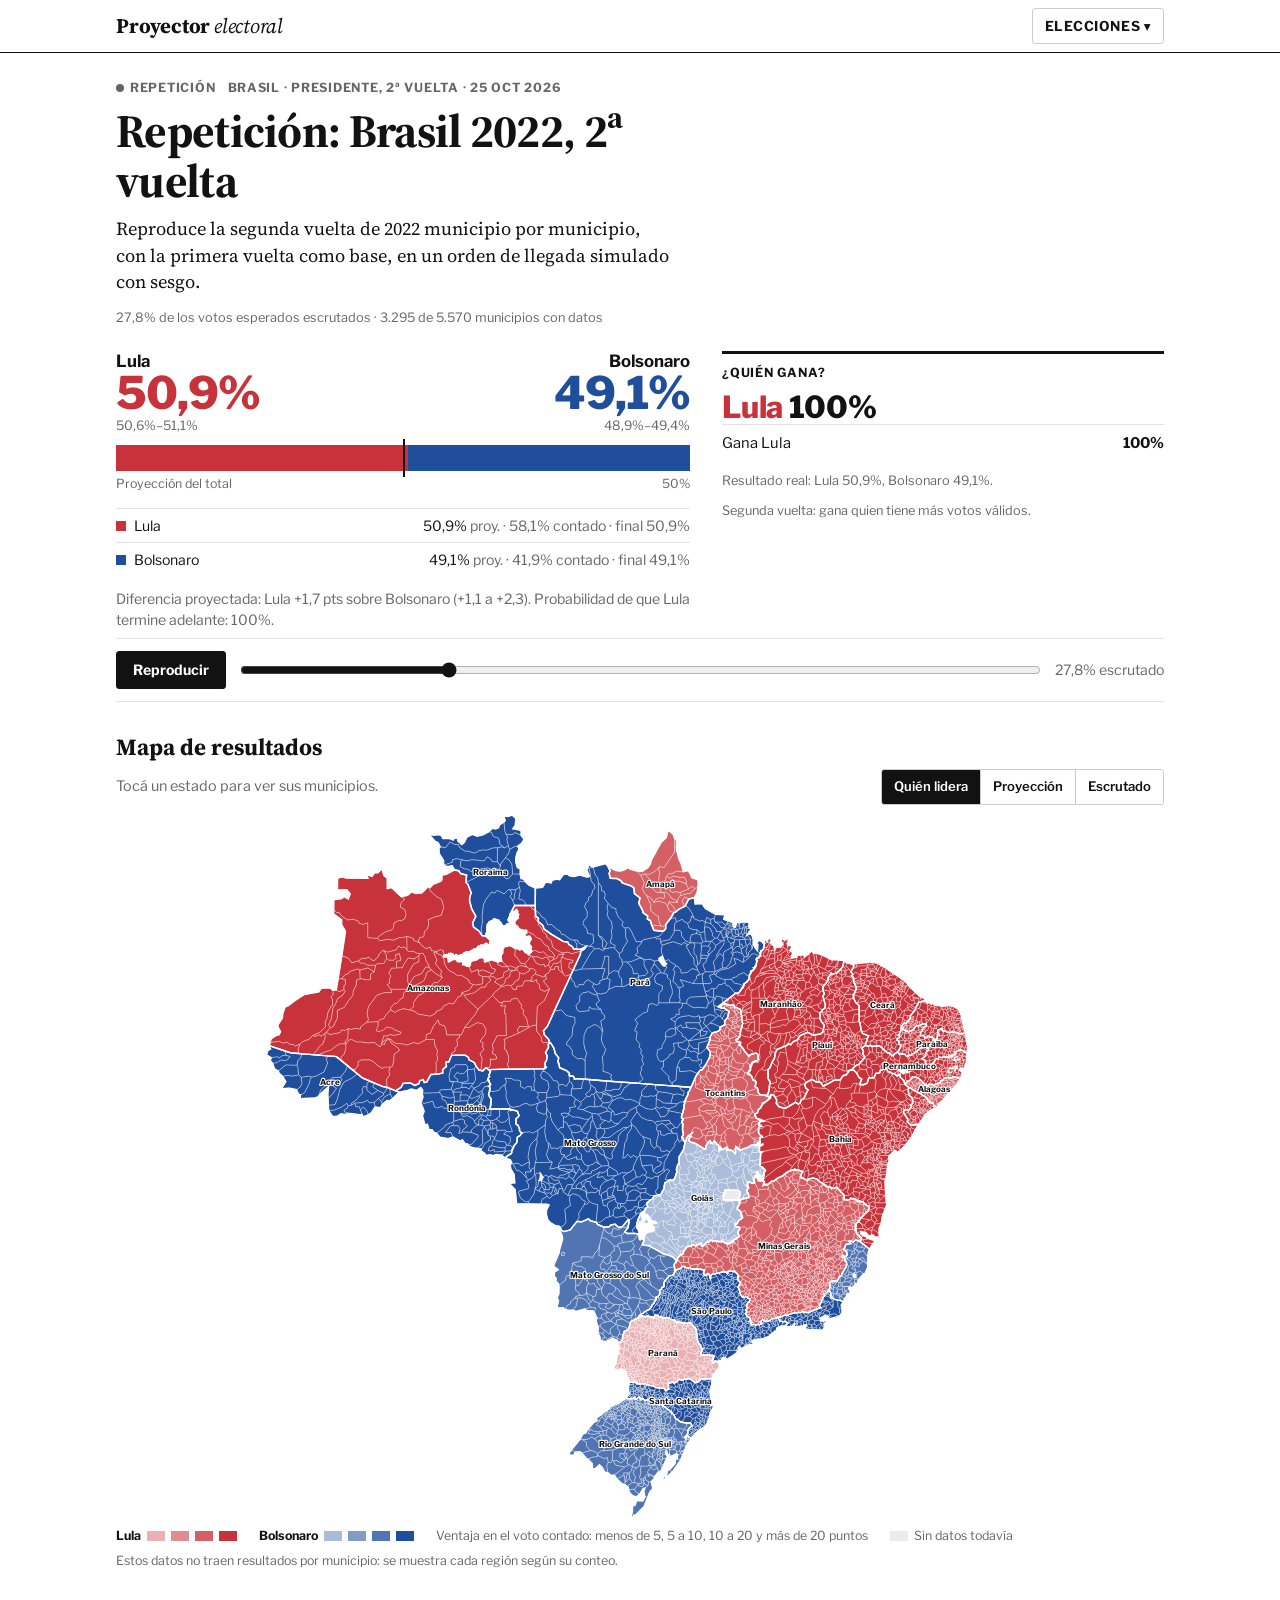
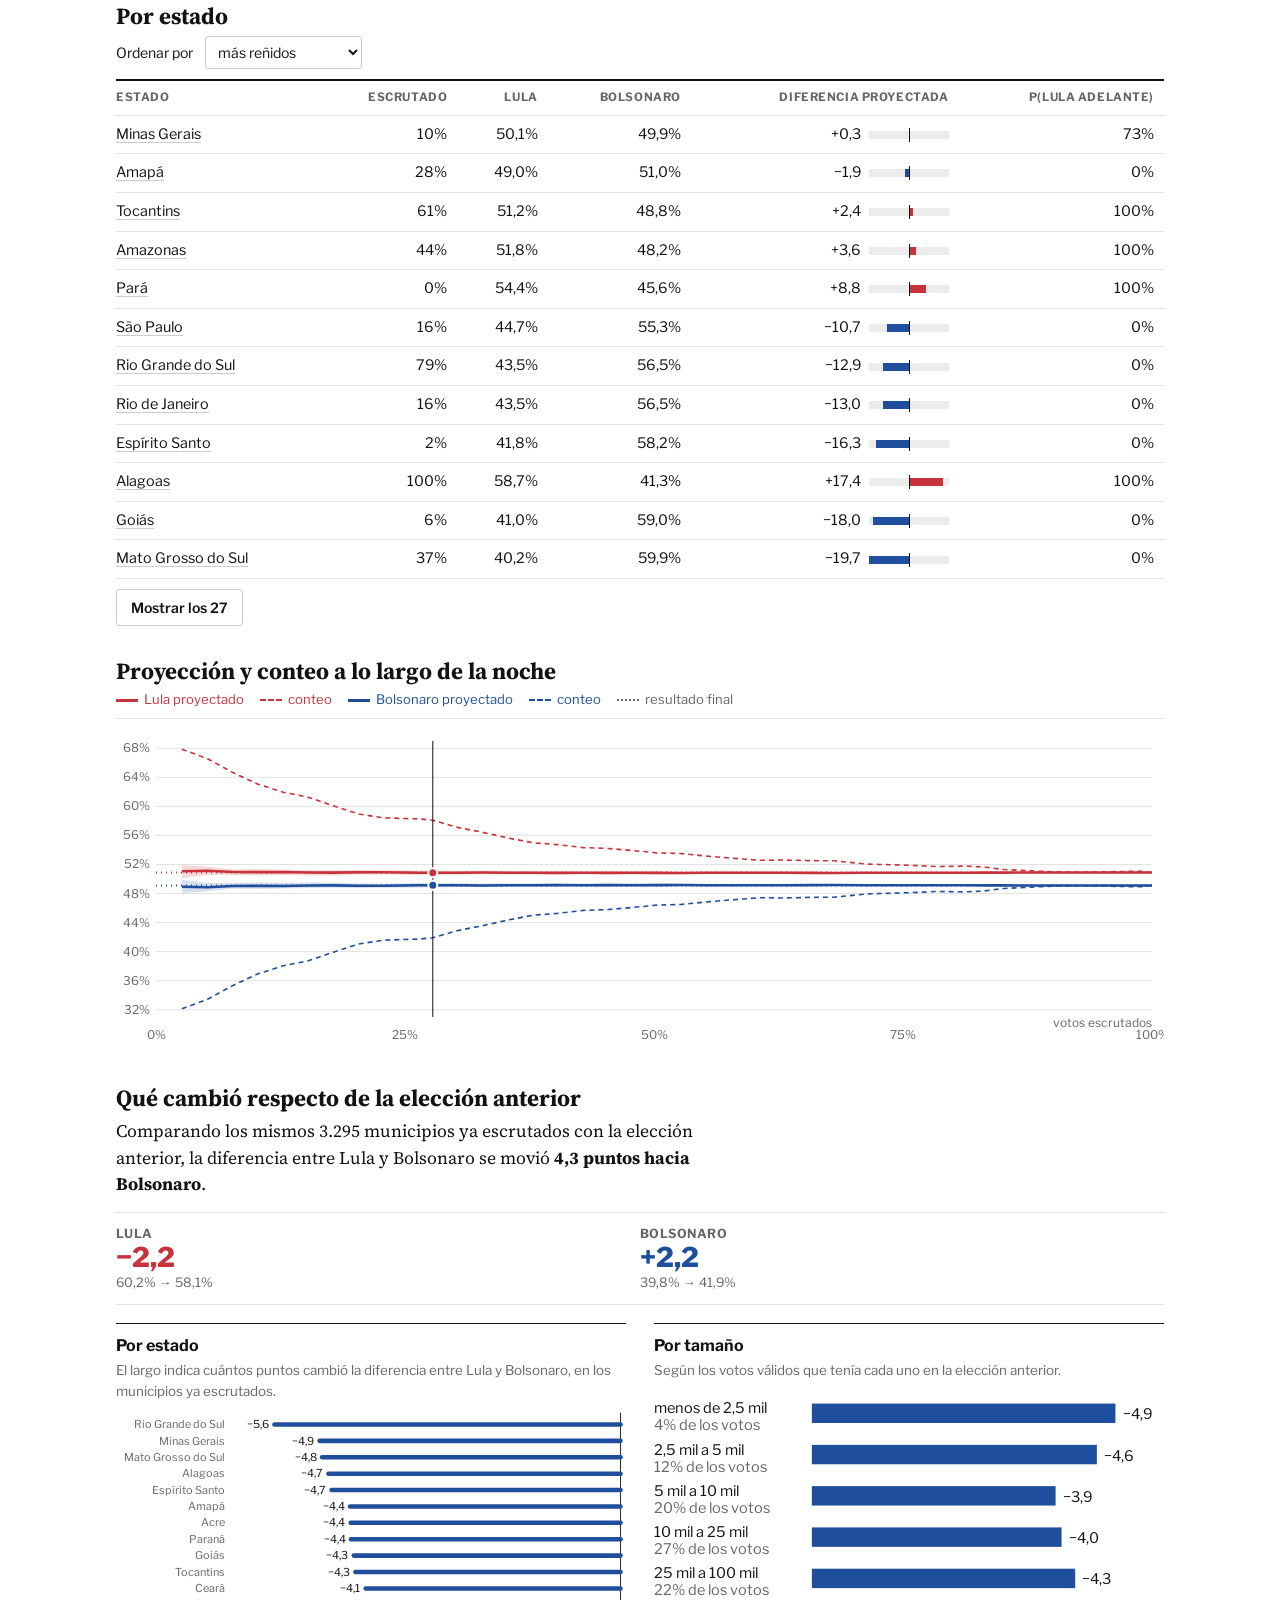
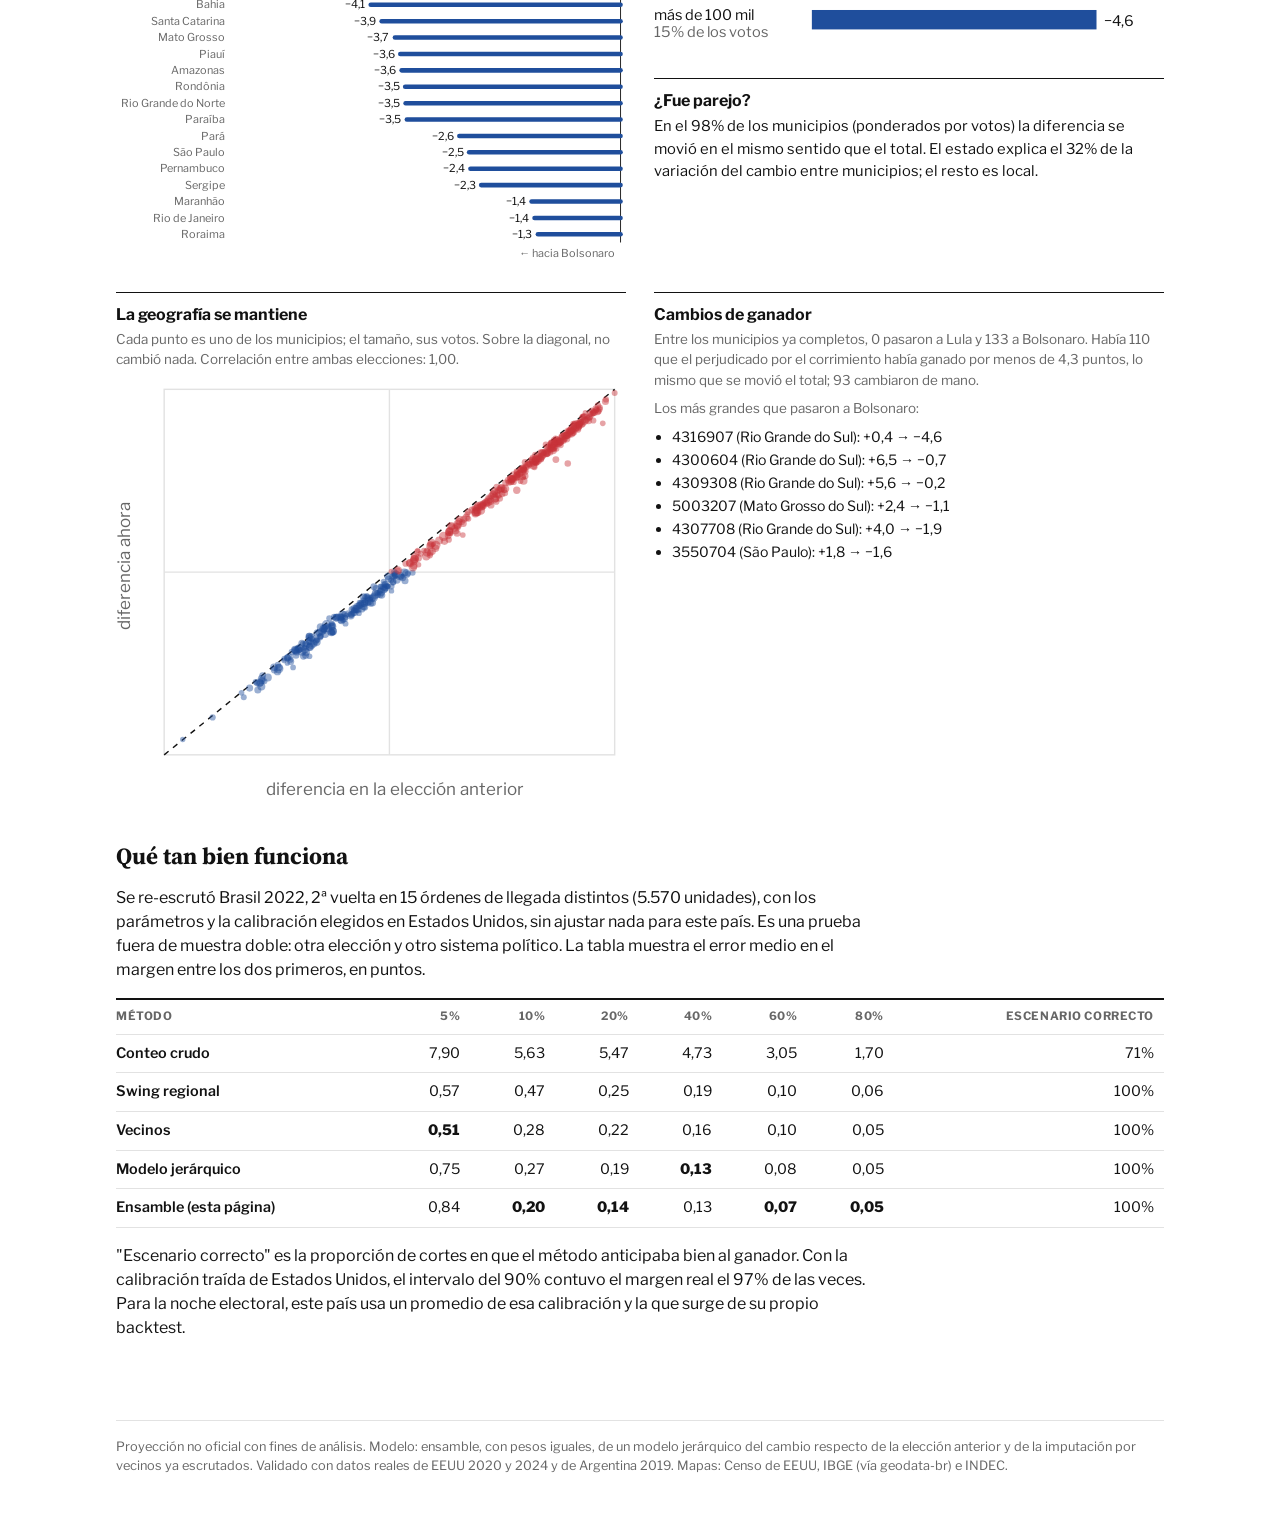
==== commit 96ac0280: "Página: ícono de la pestaña (favicon) Co-Authored-By: Claude Opus 5.5 (1M context) <noreply@anthropi" ====
--- a/site/index.html
+++ b/site/index.html
@@ -4,6 +4,9 @@
 <meta charset="utf-8">
 <meta name="viewport" content="width=device-width, initial-scale=1, viewport-fit=cover">
 <title>Proyector electoral</title>
+<link rel="icon" href="favicon.svg" type="image/svg+xml">
+<link rel="icon" href="favicon-32.png" type="image/png" sizes="32x32">
+<link rel="apple-touch-icon" href="apple-touch-icon.png">
 <link rel="preconnect" href="https://fonts.googleapis.com">
 <link rel="preconnect" href="https://fonts.gstatic.com" crossorigin>
 <link href="https://fonts.googleapis.com/css2?family=Libre+Franklin:wght@400..800&family=Source+Serif+4:opsz,wght@8..60,400..700&display=swap" rel="stylesheet">
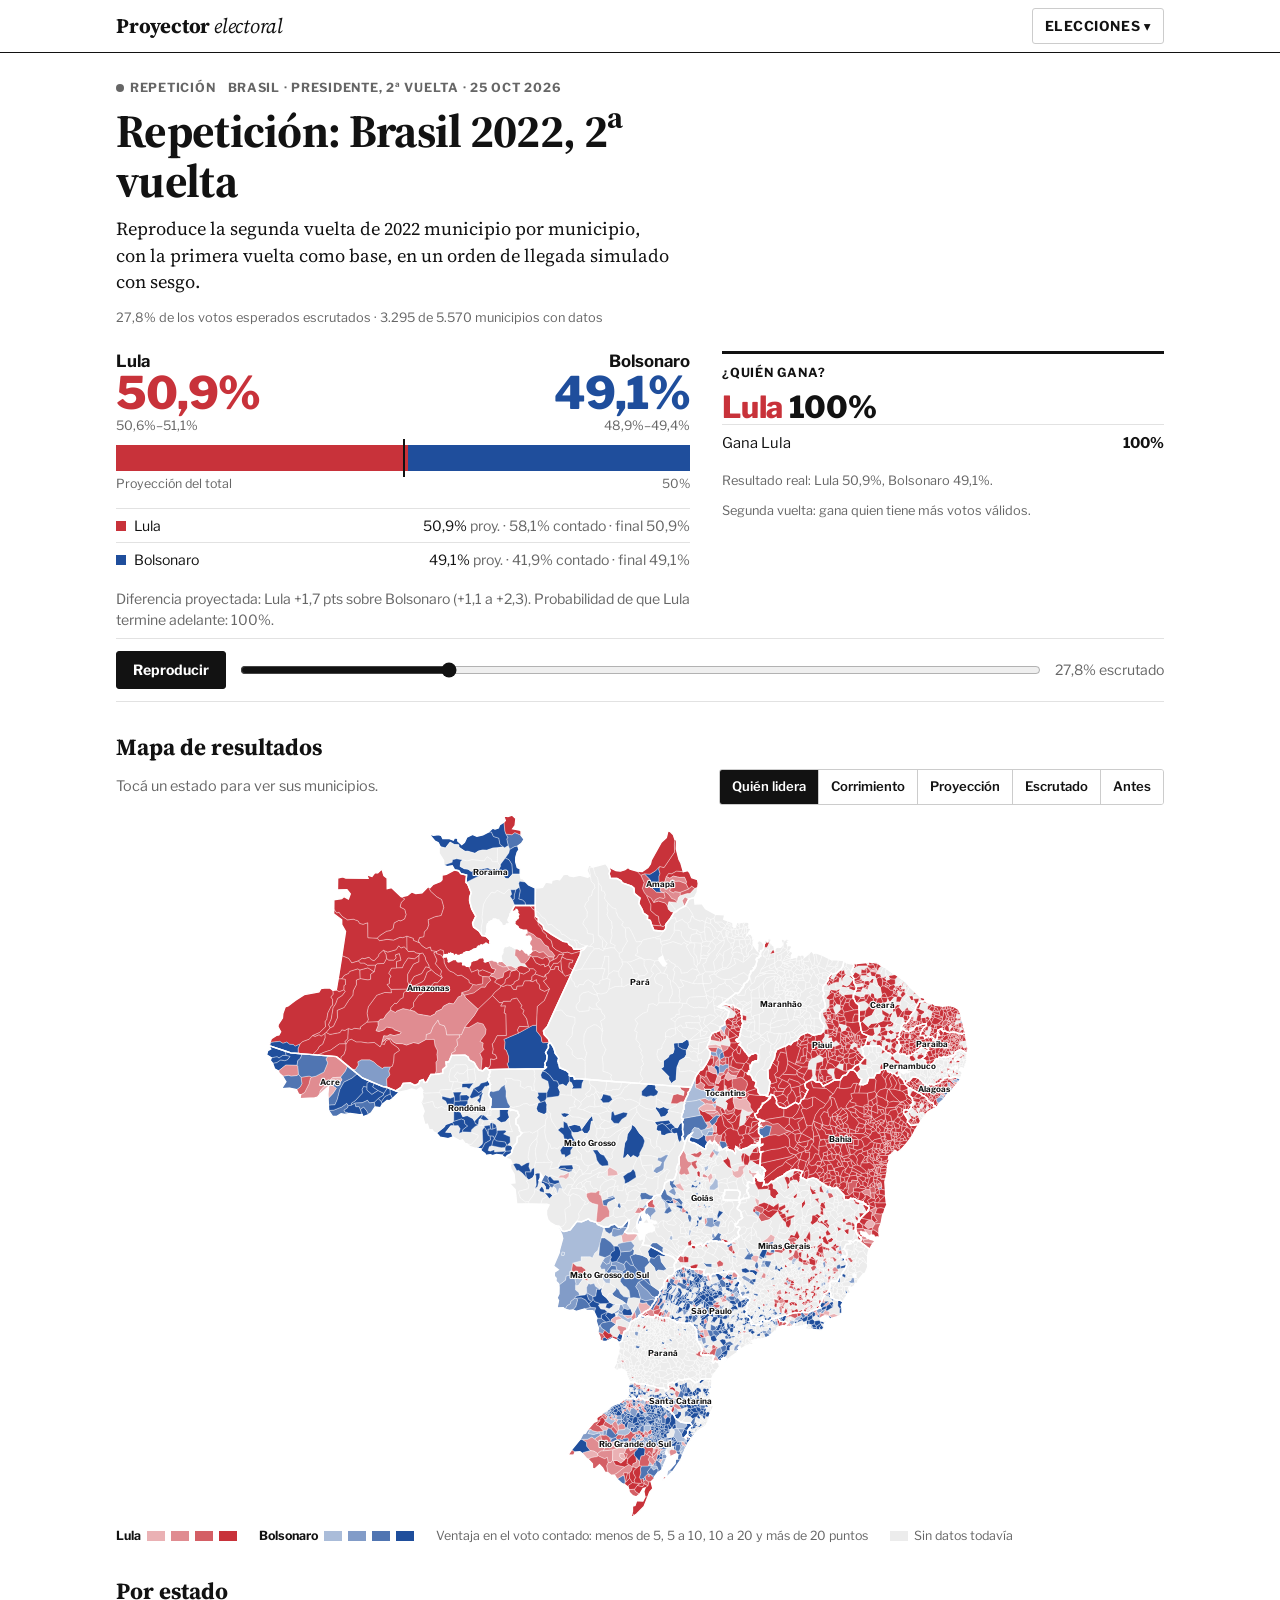
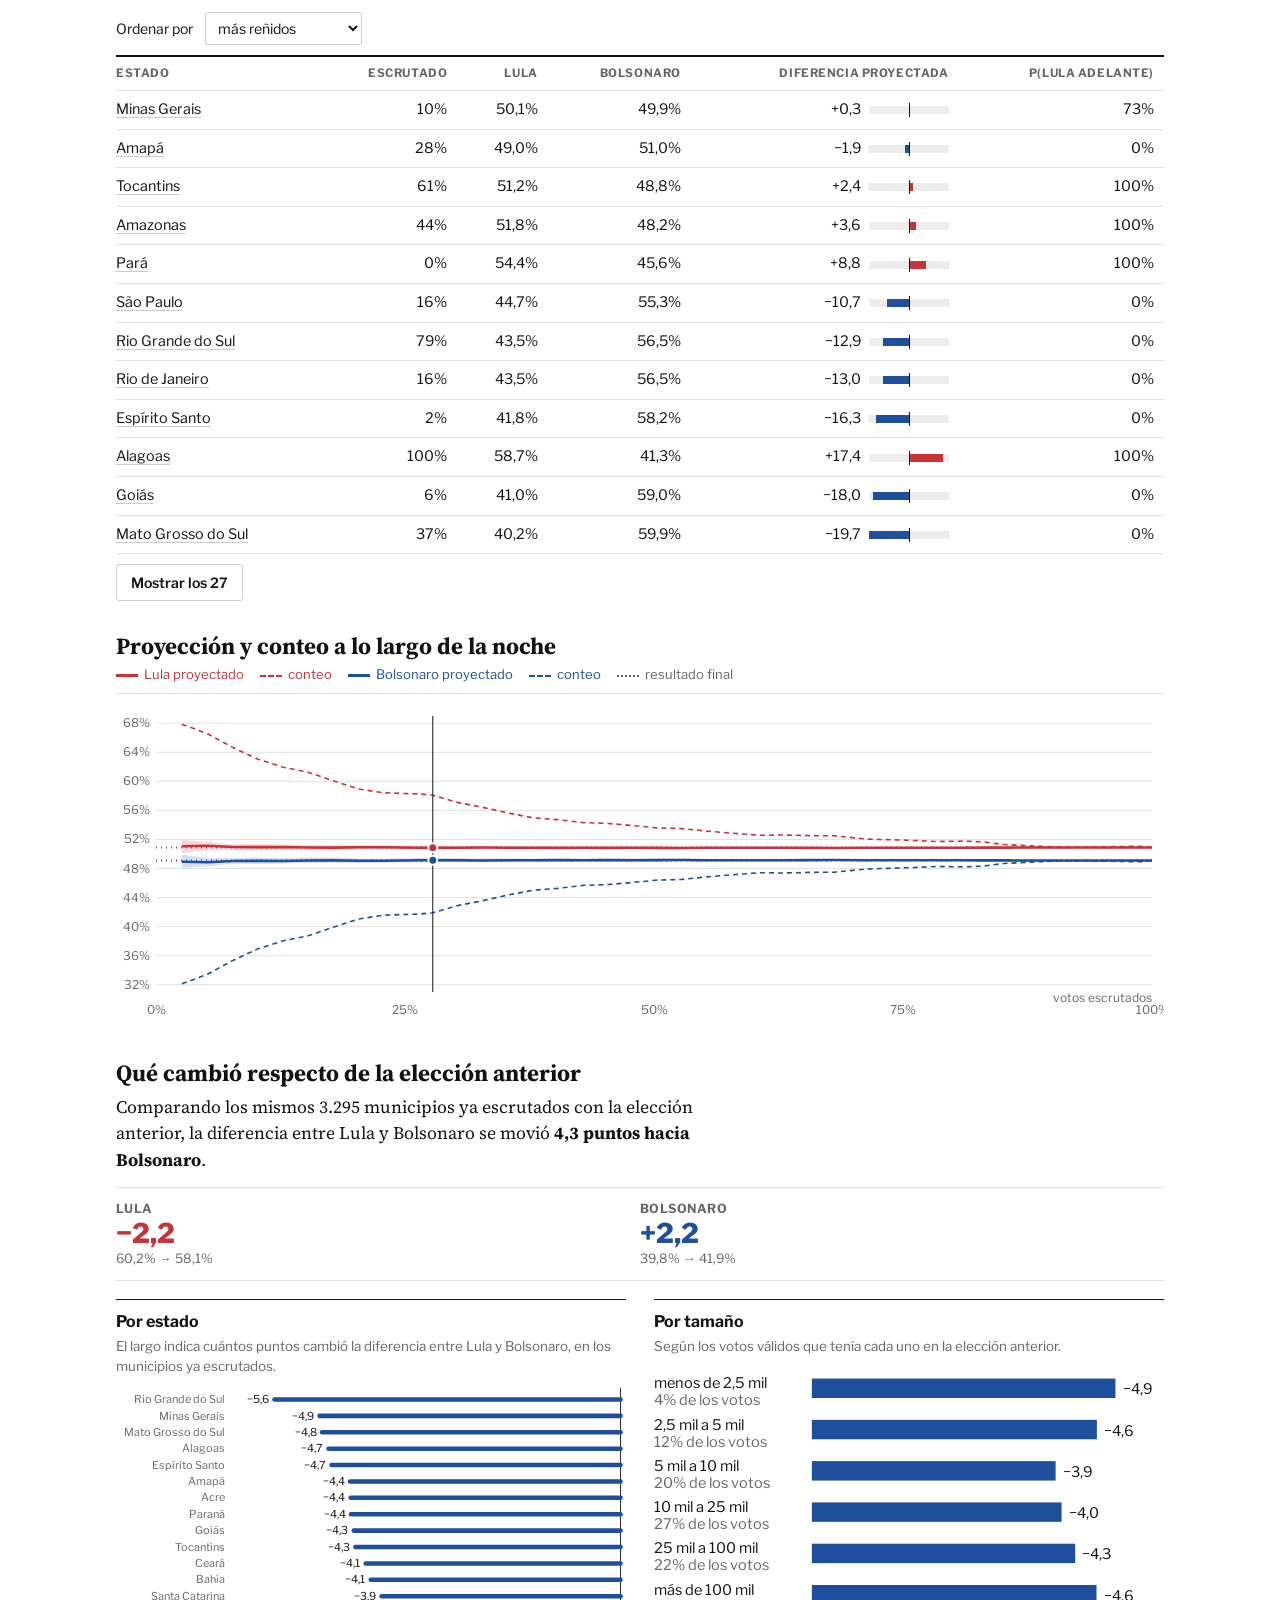
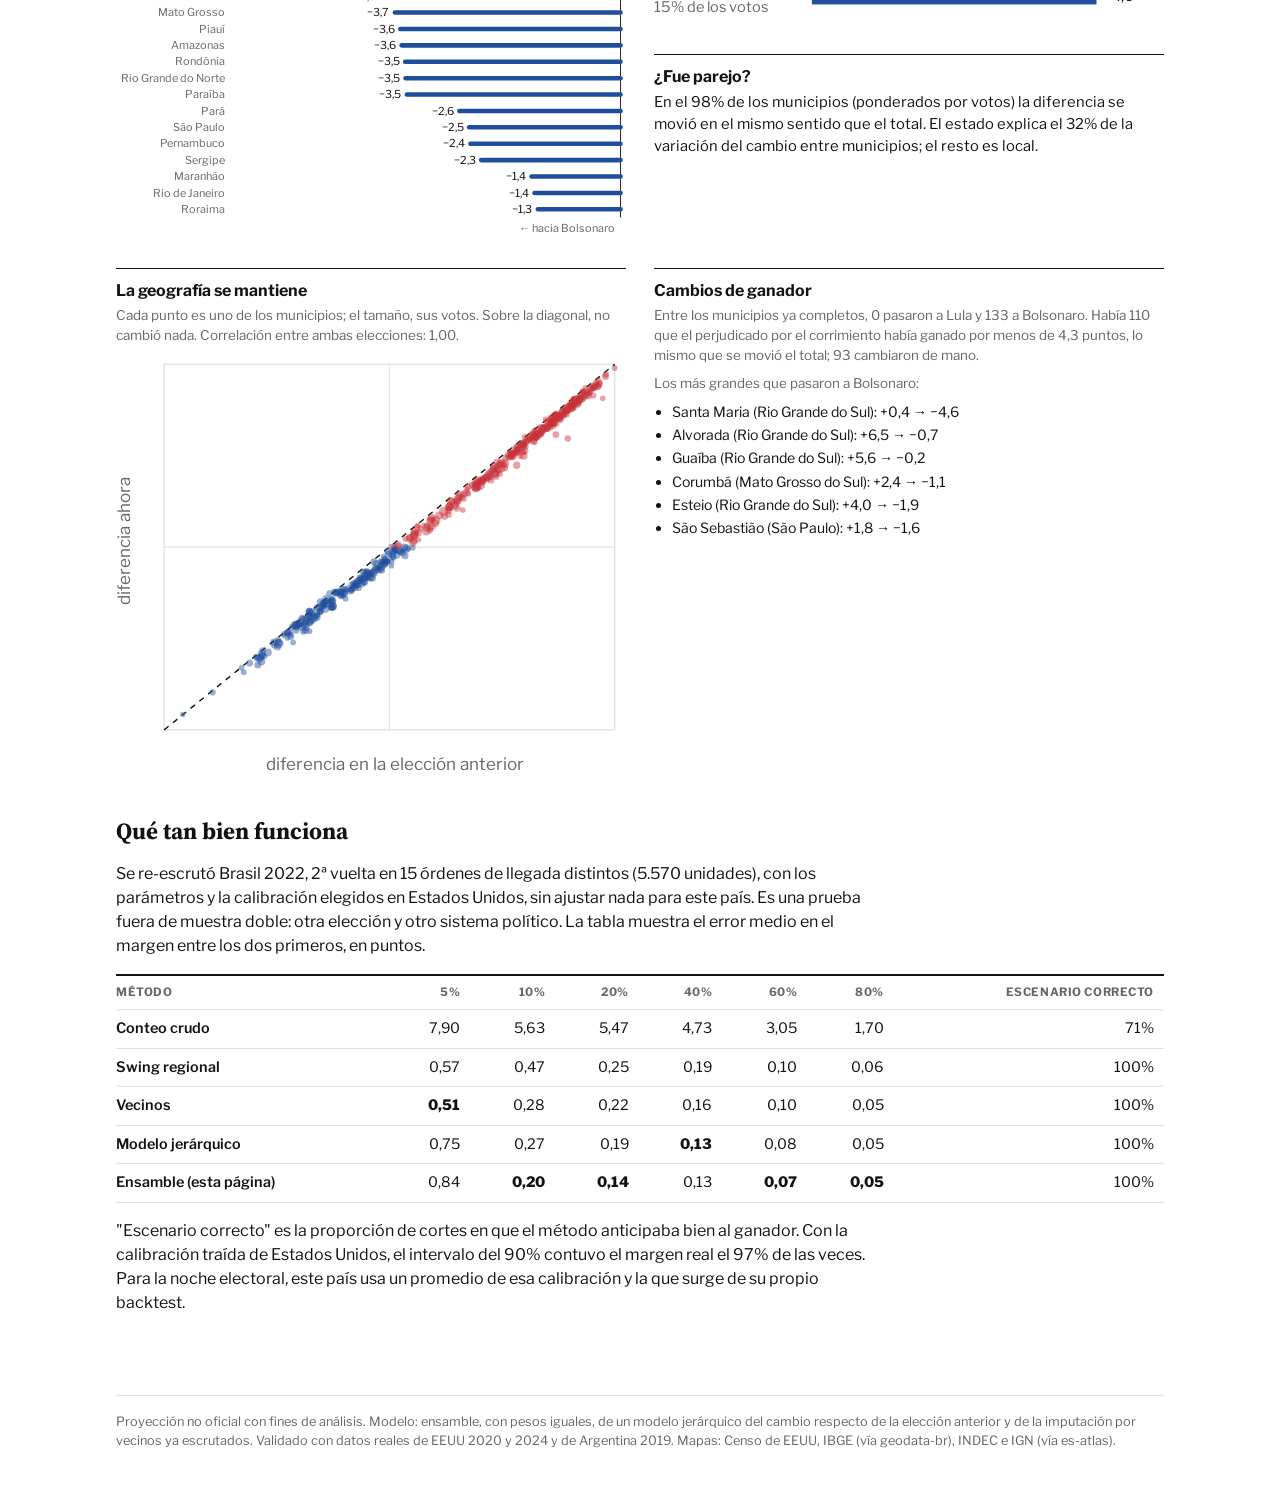
==== commit 47fb74f3: "España: zips de mesas del Interior, conversor del escrutinio en vivo, backtest 2019→2023 Co-Authored" ====
--- a/site/index.html
+++ b/site/index.html
@@ -4,9 +4,6 @@
 <meta charset="utf-8">
 <meta name="viewport" content="width=device-width, initial-scale=1, viewport-fit=cover">
 <title>Proyector electoral</title>
-<link rel="icon" href="favicon.svg" type="image/svg+xml">
-<link rel="icon" href="favicon-32.png" type="image/png" sizes="32x32">
-<link rel="apple-touch-icon" href="apple-touch-icon.png">
 <link rel="preconnect" href="https://fonts.googleapis.com">
 <link rel="preconnect" href="https://fonts.gstatic.com" crossorigin>
 <link href="https://fonts.googleapis.com/css2?family=Libre+Franklin:wght@400..800&family=Source+Serif+4:opsz,wght@8..60,400..700&display=swap" rel="stylesheet">
@@ -27,7 +24,7 @@
 </header>
 <div class="wrap">
   <main id="app"><p class="loading">Cargando…</p></main>
-  <footer>Proyección no oficial con fines de análisis. Modelo: ensamble, con pesos iguales, de un modelo jerárquico del cambio respecto de la elección anterior y de la imputación por vecinos ya escrutados. Validado con datos reales de EEUU 2020 y 2024 y de Argentina 2019. Mapas: Censo de EEUU, IBGE (vía geodata-br) e INDEC.</footer>
+  <footer>Proyección no oficial con fines de análisis. Modelo: ensamble, con pesos iguales, de un modelo jerárquico del cambio respecto de la elección anterior y de la imputación por vecinos ya escrutados. Validado con datos reales de EEUU 2020 y 2024 y de Argentina 2019. Mapas: Censo de EEUU, IBGE (vía geodata-br), INDEC e IGN (vía es-atlas).</footer>
 </div>
 <div id="tip" class="tip" role="status" hidden></div>
 <script src="app.js"></script>
--- a/site/app.css
+++ b/site/app.css
@@ -176,3 +176,17 @@
 .loading{color:var(--muted);padding:40px 0}
 footer{border-top:1px solid var(--rule);padding:16px 0 40px;color:var(--muted);font-size:.8rem;margin-top:24px}
 @media (prefers-reduced-motion:reduce){*{transition:none!important;animation:none!important}}
+
+/* Senado: carreras clave */
+.rating{display:inline-block;font-size:.7rem;font-weight:700;letter-spacing:.02em;padding:2px 7px;border-radius:2px;margin-left:8px;vertical-align:2px;white-space:nowrap}
+.races{display:grid;grid-template-columns:repeat(auto-fill,minmax(260px,1fr));gap:18px 28px;margin-top:14px}
+.race{border-top:2px solid var(--ink);padding-top:8px;min-width:0}
+.race .rh{display:flex;align-items:baseline;flex-wrap:wrap;gap:2px;font-weight:700}
+.race .rh .lnk{font:inherit;font-weight:700;font-size:1rem;background:none;border:0;padding:0;color:var(--ink);cursor:pointer;text-decoration:underline;text-decoration-color:var(--rule2);text-underline-offset:3px}
+.race .won{font-size:.75rem;font-weight:700;margin-left:auto}
+.race .rc{display:flex;justify-content:space-between;font-size:.88rem;font-weight:600;margin:6px 0 4px}
+.pbar{position:relative;display:flex;height:14px;background:var(--nodata)}
+.pbar div{height:100%}
+.pbar .mid{position:absolute;left:50%;top:-3px;bottom:-3px;width:2px;background:var(--paper)}
+.race .rs{display:flex;justify-content:space-between;gap:8px;font-size:.78rem;color:var(--muted);margin-top:4px}
+.race .rs span:nth-child(2){text-align:center}
